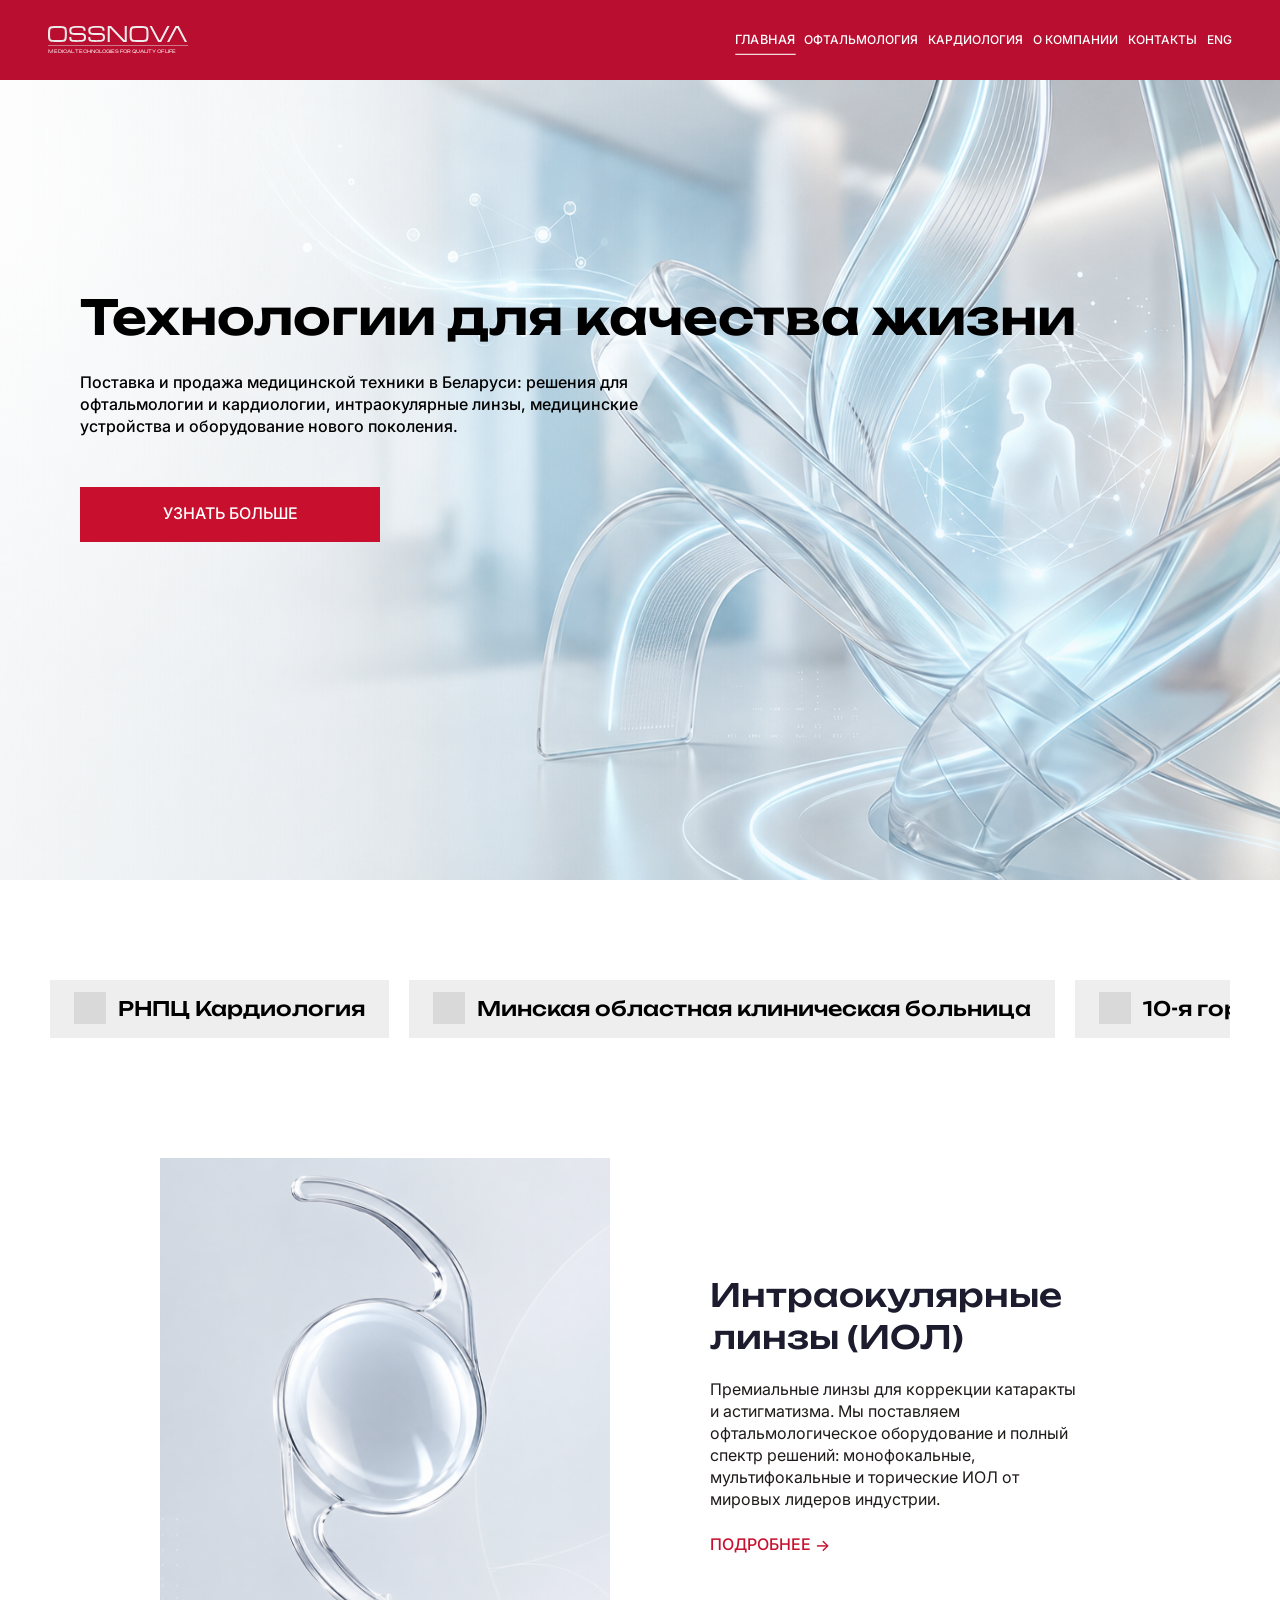
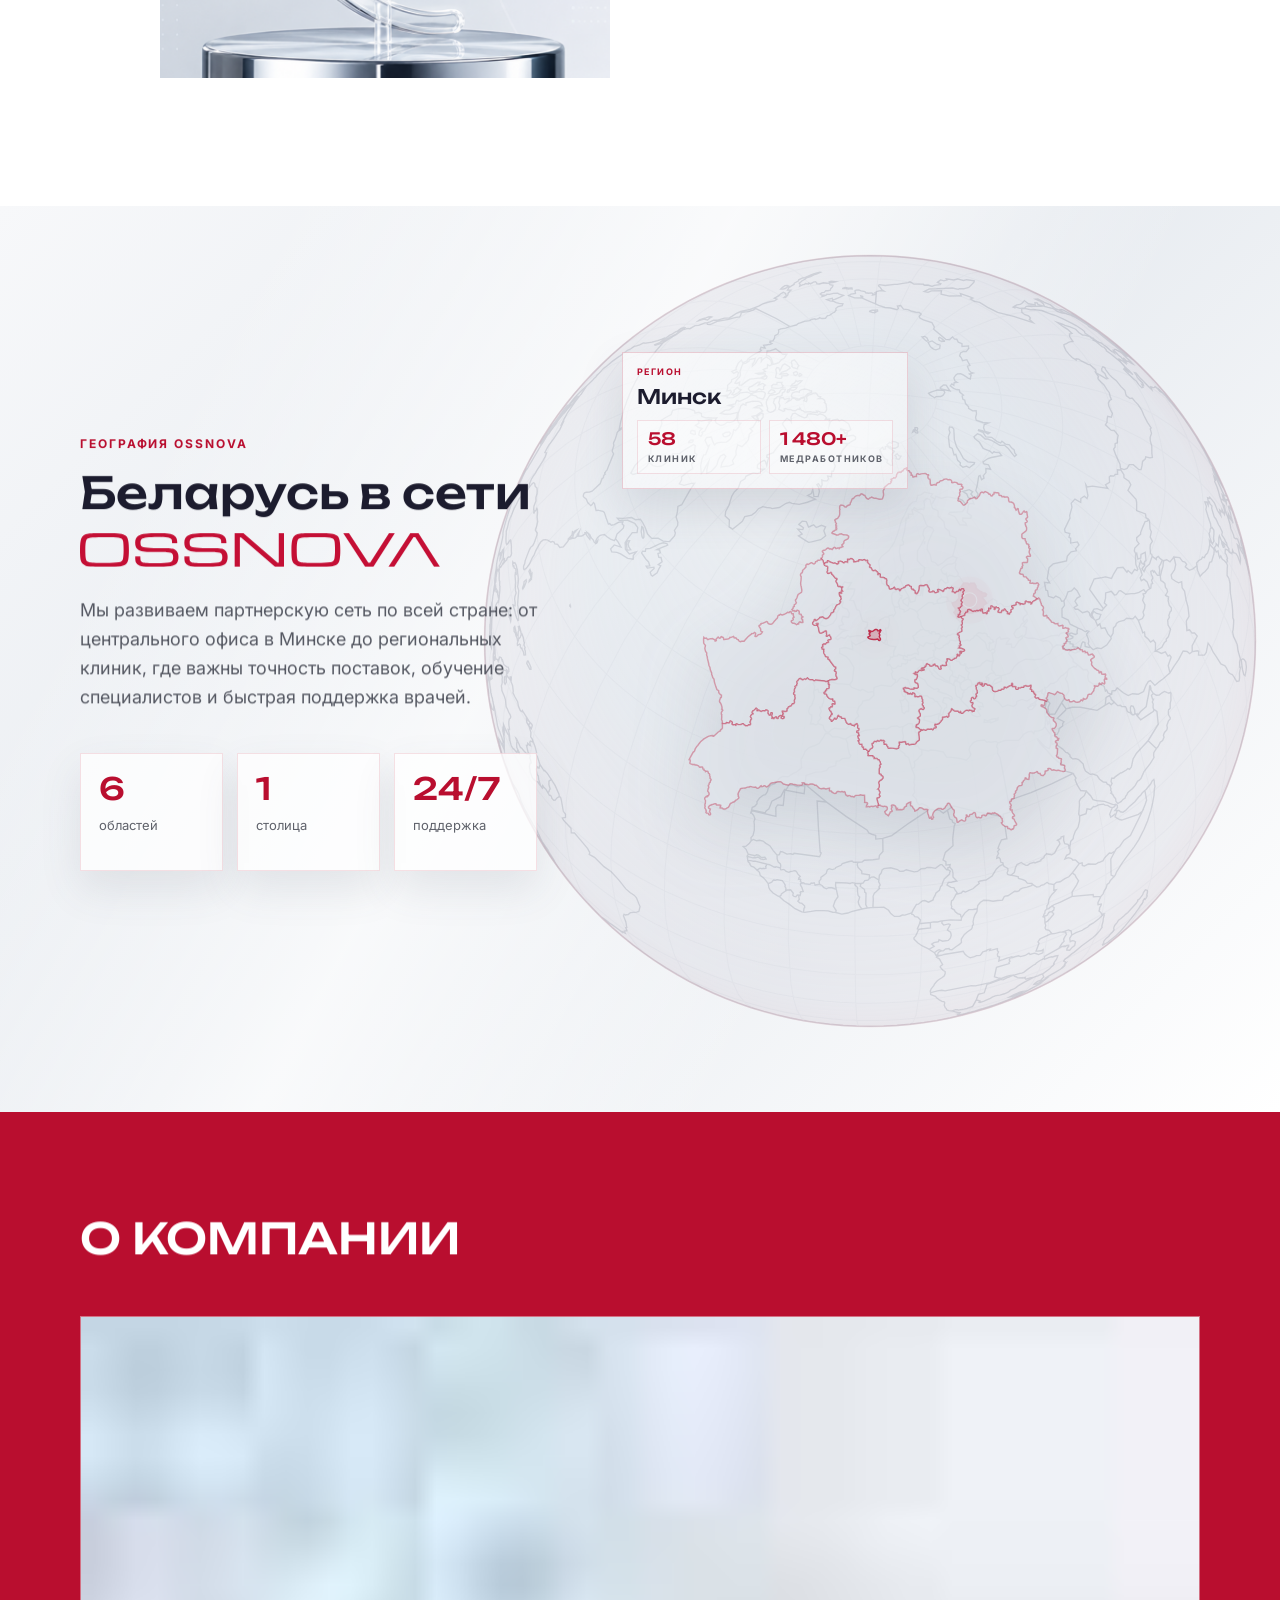
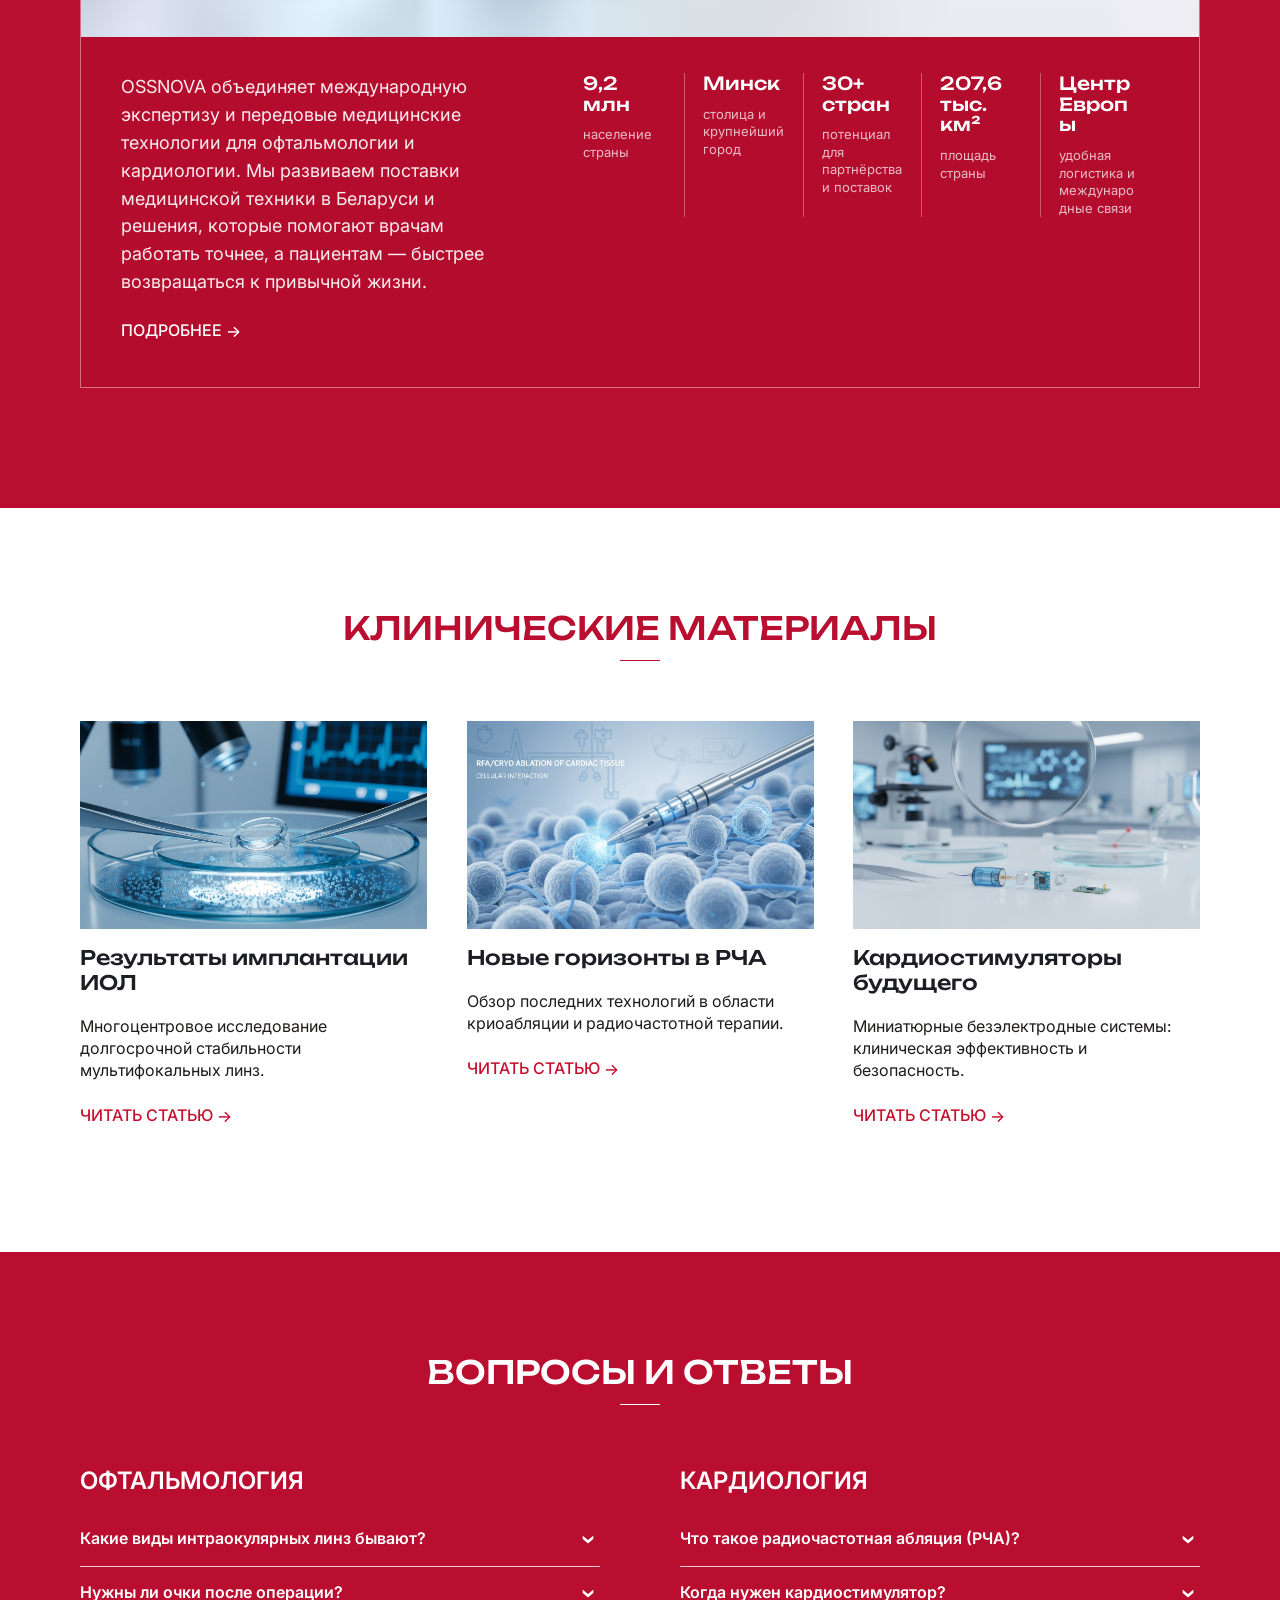
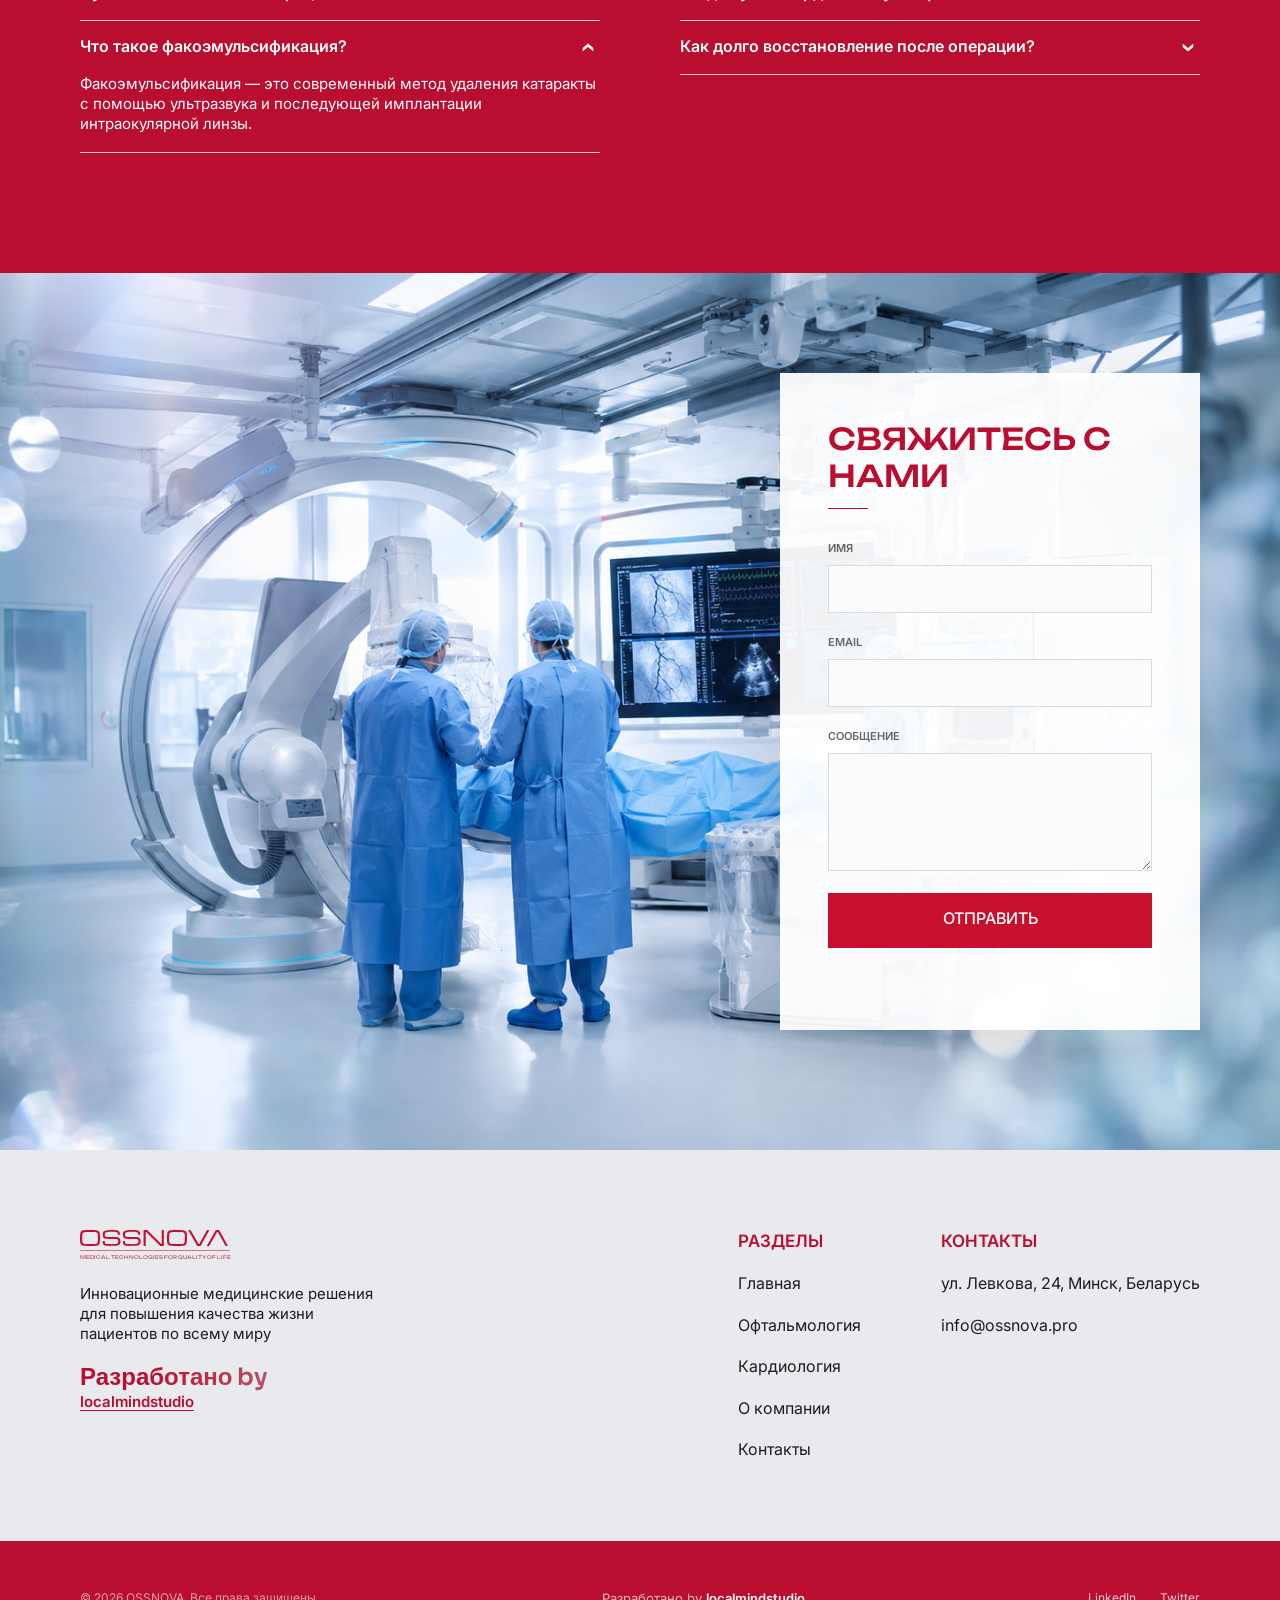
==== index.html @ 9d12c41d "Fit mobile nav labels" ====
<!doctype html>
<html lang="ru">
  <head>
    <meta charset="UTF-8" />
    <meta name="viewport" content="width=device-width, initial-scale=1.0" />
    <title data-i18n="meta.index.title">OSSNOVA - медицинская техника и оборудование в Беларуси</title>
    <meta
      name="description"
      content="OSSNOVA - поставка и продажа медицинской техники в Беларуси: офтальмологическое и кардиологическое оборудование, интраокулярные линзы и РЧА-катетеры."
      data-i18n-content="meta.index.description"
    />
    <meta name="robots" content="index, follow" />
    <link rel="canonical" href="https://ossnovagroup.com/" />
    <link rel="icon" type="image/svg+xml" href="assets/favicon.svg?v=ossnova-favicon-1" />
    <meta name="theme-color" content="#b90e2f" />
    <link rel="preload" as="image" href="assets/hero.png" fetchpriority="high" />
    <style>
      html.is-i18n-pending body,
      html.is-home-motion-pending body {
        opacity: 0 !important;
        pointer-events: none;
        visibility: hidden;
      }

      @media (max-width: 640px) {
        html.is-home-mobile-motion-pending .hero h1,
        html.is-home-mobile-motion-pending .hero p,
        html.is-home-mobile-motion-pending .hero .button {
          opacity: 0;
          transform: translate3d(0, 10px, 0);
        }
      }
    </style>
    <script>
      (() => {
        const reducedMotionQuery = window.matchMedia("(prefers-reduced-motion: reduce)");
        const mobileMotionQuery = window.matchMedia("(max-width: 640px)");

        if (!reducedMotionQuery.matches && mobileMotionQuery.matches) {
          document.documentElement.classList.add("is-home-mobile-motion-pending");
          window.setTimeout(() => {
            document.documentElement.classList.remove("is-home-mobile-motion-pending");
          }, 1600);
        } else if (!reducedMotionQuery.matches) {
          document.documentElement.classList.add("is-home-motion-pending");
          window.setTimeout(() => {
            document.documentElement.classList.remove("is-home-motion-pending");
          }, 4200);
        }

        const supportedLanguages = ["ru", "en"];
        const storageKey = "ossnova-language";
        const pageLanguage = document.documentElement.lang || "ru";
        const params = new URLSearchParams(window.location.search);
        let storedLanguage = null;

        try {
          storedLanguage = window.localStorage.getItem(storageKey);
        } catch (error) {
          storedLanguage = null;
        }

        const language = params.get("lang") || storedLanguage || pageLanguage;

        if (supportedLanguages.includes(language)) {
          document.documentElement.lang = language;

          if (language !== pageLanguage) {
            document.documentElement.classList.add("is-i18n-pending");
          }
        }
      })();
    </script>
    <link rel="stylesheet" href="styles.css?v=mobile-nav-fit-1" />
  </head>
  <body>
    <header class="site-header">
      <a class="brand" href="index.html" aria-label="OSSNOVA">
        <span class="brand-logo" aria-hidden="true">
          <img class="brand-wordmark" src="assets/logo-ossnova-figma.svg" alt="" />
          <img class="brand-line" src="assets/logo-line-figma.svg" alt="" />
          <span class="brand-tagline" data-i18n="common.brand.tagline">Medical technologies for quality of life</span>
        </span>
      </a>
      <button class="nav-toggle" type="button" aria-expanded="false" aria-controls="site-nav" aria-label="Открыть меню" data-i18n-aria-label="common.nav.openMenu">
        <span></span>
        <span></span>
        <span></span>
      </button>
      <nav class="site-nav" id="site-nav" aria-label="Основная навигация" data-i18n-aria-label="common.nav.label">
        <a href="index.html" aria-current="page" data-i18n="common.nav.home">Главная</a>
        <a href="ophthalmology.html" data-i18n="common.nav.ophthalmology">Офтальмология</a>
        <a href="cardiology.html" data-i18n="common.nav.cardiology">Кардиология</a>
        <a href="about.html" data-i18n="common.nav.about">О компании</a>
        <a href="contact.html" data-i18n="common.nav.contact">Контакты</a>
        <a href="#" lang="en" data-language-toggle>ENG</a>
      </nav>
    </header>

    <main id="top">
      <section class="hero" aria-labelledby="hero-title">
        <img class="hero-bg" src="assets/hero.png" alt="" decoding="async" fetchpriority="high" data-lqip="assets/lqip/hero.jpg" />
        <canvas class="hero-water" data-hero-water aria-hidden="true"></canvas>
        <div class="hero-ripple-reveal" aria-hidden="true">
          <span></span>
          <span></span>
          <span></span>
        </div>
        <div class="section-shell hero-content">
          <h1 id="hero-title" data-i18n="home.hero.title">Технологии для&nbsp;качества жизни</h1>
          <p data-i18n="home.hero.text">
            Поставка и продажа медицинской техники в Беларуси: решения для офтальмологии
            и кардиологии, интраокулярные линзы, медицинские устройства и оборудование нового поколения.
          </p>
          <a class="button button-primary" href="about.html" data-i18n="home.hero.cta">Узнать больше</a>
        </div>
      </section>

      <section class="partners" aria-label="Партнеры" data-i18n-aria-label="home.partners.label">
        <div class="partner-track" aria-hidden="true">
          <div class="partner-run">
            <div class="partner-chip"><span></span><b data-i18n="home.partners.cardiology">РНПЦ Кардиология</b></div>
            <div class="partner-chip"><span></span><b data-i18n="home.partners.minskClinical">Минская областная клиническая больница</b></div>
            <div class="partner-chip"><span></span><b data-i18n="home.partners.cityClinical">10-я городская клиническая больница</b></div>
            <div class="partner-chip"><span></span><b data-i18n="home.partners.brestClinical">Брестская областная клиническая больница</b></div>
            <div class="partner-chip"><span></span><b data-i18n="home.partners.vitebskClinical">Витебская областная клиническая больница</b></div>
            <div class="partner-chip"><span></span><b data-i18n="home.partners.gomelClinical">Гомельская областная клиническая больница</b></div>
            <div class="partner-chip"><span></span><b data-i18n="home.partners.grodnoClinic">Гродненская университетская клиника</b></div>
          </div>
          <div class="partner-run">
            <div class="partner-chip"><span></span><b data-i18n="home.partners.cardiology">РНПЦ Кардиология</b></div>
            <div class="partner-chip"><span></span><b data-i18n="home.partners.minskClinical">Минская областная клиническая больница</b></div>
            <div class="partner-chip"><span></span><b data-i18n="home.partners.cityClinical">10-я городская клиническая больница</b></div>
            <div class="partner-chip"><span></span><b data-i18n="home.partners.brestClinical">Брестская областная клиническая больница</b></div>
            <div class="partner-chip"><span></span><b data-i18n="home.partners.vitebskClinical">Витебская областная клиническая больница</b></div>
            <div class="partner-chip"><span></span><b data-i18n="home.partners.gomelClinical">Гомельская областная клиническая больница</b></div>
            <div class="partner-chip"><span></span><b data-i18n="home.partners.grodnoClinic">Гродненская университетская клиника</b></div>
          </div>
        </div>
      </section>

      <section class="solutions section-shell section-offset" id="solutions" aria-label="Решения OSSNOVA" data-i18n-aria-label="home.solution.label">
        <div class="solution-carousel" data-carousel>
          <div class="solution-viewport">
            <div class="solution-track">
              <article class="solution-card">
                <div class="solution-media">
                  <img src="assets/solution-iol.png" alt="Интраокулярная линза" loading="lazy" decoding="async" data-lqip="assets/lqip/solution-iol.jpg" data-i18n-alt="home.solution.iol.alt" />
                </div>
                <div class="solution-copy">
                  <h2 data-i18n="home.solution.iol.title">Интраокулярные линзы (ИОЛ)</h2>
                  <p data-i18n="home.solution.iol.text">
                    Премиальные линзы для коррекции катаракты и астигматизма. Мы предлагаем
                    полный спектр решений: монофокальные, мультифокальные и торические ИОЛ от
                    мировых лидеров индустрии.
                  </p>
                  <a class="text-link" href="ophthalmology.html" data-i18n="common.moreDetails">Подробнее</a>
                </div>
              </article>

              <article class="solution-card">
                <div class="solution-media">
                  <img src="assets/solution-cardiology.png" alt="Операционная для кардиологии" loading="lazy" decoding="async" data-lqip="assets/lqip/solution-cardiology.jpg" data-i18n-alt="home.solution.cardiology.alt" />
                </div>
                <div class="solution-copy">
                  <h2 data-i18n="home.solution.cardiology.title">Кардиологические решения</h2>
                  <p data-i18n="home.solution.cardiology.text">
                    Инновационные системы для электрофизиологии и интервенционной кардиологии.
                    РЧА-катетеры нового поколения и системы навигации для лечения сложных
                    аритмий.
                  </p>
                  <a class="text-link" href="cardiology.html" data-i18n="common.moreDetails">Подробнее</a>
                </div>
              </article>

              <article class="solution-card" aria-hidden="true">
                <div class="solution-media">
                  <img src="assets/solution-iol.png" alt="" loading="lazy" decoding="async" data-lqip="assets/lqip/solution-iol.jpg" />
                </div>
                <div class="solution-copy">
                  <h2 data-i18n="home.solution.iol.title">Интраокулярные линзы (ИОЛ)</h2>
                  <p data-i18n="home.solution.iol.text">
                    Премиальные линзы для коррекции катаракты и астигматизма. Мы предлагаем
                    полный спектр решений: монофокальные, мультифокальные и торические ИОЛ от
                    мировых лидеров индустрии.
                  </p>
                  <a class="text-link" href="ophthalmology.html" tabindex="-1" data-i18n="common.moreDetails">Подробнее</a>
                </div>
              </article>

              <article class="solution-card" aria-hidden="true">
                <div class="solution-media">
                  <img src="assets/solution-cardiology.png" alt="" loading="lazy" decoding="async" data-lqip="assets/lqip/solution-cardiology.jpg" />
                </div>
                <div class="solution-copy">
                  <h2 data-i18n="home.solution.cardiology.title">Кардиологические решения</h2>
                  <p data-i18n="home.solution.cardiology.text">
                    Инновационные системы для электрофизиологии и интервенционной кардиологии.
                    РЧА-катетеры нового поколения и системы навигации для лечения сложных
                    аритмий.
                  </p>
                  <a class="text-link" href="cardiology.html" tabindex="-1" data-i18n="common.moreDetails">Подробнее</a>
                </div>
              </article>
            </div>
          </div>
          <div class="carousel-controls" aria-label="Переключение решений" data-i18n-aria-label="home.carousel.label">
            <button type="button" class="carousel-btn" data-carousel-prev aria-label="Предыдущее решение" data-i18n-aria-label="home.carousel.prev">
              <span aria-hidden="true">‹</span>
            </button>
            <button type="button" class="carousel-dot is-active" data-carousel-dot="0" aria-label="Показать ИОЛ" data-i18n-aria-label="home.carousel.showIol"></button>
            <button type="button" class="carousel-dot" data-carousel-dot="1" aria-label="Показать кардиологию" data-i18n-aria-label="home.carousel.showCardiology"></button>
            <button type="button" class="carousel-btn" data-carousel-next aria-label="Следующее решение" data-i18n-aria-label="home.carousel.next">
              <span aria-hidden="true">›</span>
            </button>
          </div>
        </div>
      </section>

      <section class="belarus-network" aria-labelledby="belarus-title">
        <canvas class="belarus-network__globe" data-belarus-globe aria-hidden="true"></canvas>
        <div class="section-shell belarus-network__shell">
          <div class="belarus-network__copy">
            <p class="section-kicker" data-i18n="home.geography.kicker">География OSSNOVA</p>
            <h2 id="belarus-title" class="belarus-network__title">
              <span data-i18n="home.geography.title">Беларусь в сети</span>
              <span class="belarus-title-logo" aria-label="OSSNOVA">
                <img class="brand-wordmark" src="assets/logo-ossnova-figma.svg" alt="" />
              </span>
            </h2>
            <p data-i18n="home.geography.text">
              Мы развиваем партнерскую сеть по всей стране: от центрального офиса в Минске до
              региональных клиник, где важны точность поставок, обучение специалистов и быстрая
              поддержка врачей.
            </p>
            <div class="belarus-network__stats" aria-label="Показатели покрытия" data-i18n-aria-label="home.geography.stats.coverageLabel">
              <div>
                <strong data-i18n="home.geography.stats.regions.value">6</strong>
                <span data-i18n="home.geography.stats.regions.label">областей</span>
              </div>
              <div>
                <strong data-i18n="home.geography.stats.capital.value">1</strong>
                <span data-i18n="home.geography.stats.capital.label">столица</span>
              </div>
              <div>
                <strong data-i18n="home.geography.stats.support.value">24/7</strong>
                <span data-i18n="home.geography.stats.support.label">поддержка</span>
              </div>
            </div>
          </div>

          <div class="belarus-map-card" data-belarus-map>
            <div class="belarus-map-card__globe" aria-hidden="true"></div>
            <div class="belarus-map-card__stage">
              <svg
                class="belarus-map"
                viewBox="0 0 760 560"
                role="img"
                aria-labelledby="belarus-map-title"
                aria-describedby="belarus-map-desc"
              >
                <title id="belarus-map-title" data-i18n="home.map.title">Карта Беларуси из точек</title>
                <desc id="belarus-map-desc" data-i18n="home.map.description">
                  Интерактивная карта регионов Беларуси. Наведите курсор или перейдите клавиатурой
                  по областям, чтобы увидеть информацию.
                </desc>
                <g class="belarus-map__halo" data-belarus-halo></g>
                <g class="belarus-map__regions" data-belarus-regions></g>
              </svg>
              <div class="belarus-map-loader" data-belarus-loader data-i18n="home.map.loader">Загрузка карты</div>
            </div>

            <aside class="belarus-region-panel" aria-live="polite">
              <span data-i18n="home.map.panel.region">Регион</span>
              <h3 data-belarus-region-name data-i18n="home.map.panel.defaultTitle">Беларусь</h3>
              <p data-belarus-region-text data-i18n="home.map.panel.defaultText">
                Наведите на область на карте, чтобы увидеть информацию о региональном покрытии.
              </p>
              <div class="belarus-region-metrics" data-belarus-region-metrics aria-label="Показатели региона" data-i18n-aria-label="home.map.panel.metrics"></div>
            </aside>
          </div>
        </div>
      </section>

      <section class="home-about" id="about-preview" aria-labelledby="home-about-title">
        <div class="section-shell home-about-shell">
          <h2 id="home-about-title" data-i18n="home.about.title">О компании</h2>
          <div class="home-about-panel">
            <div class="home-about-media">
              <img src="assets/about.png" alt="" loading="lazy" decoding="async" data-lqip="assets/lqip/about.jpg" />
            </div>
            <div class="home-about-content">
              <div class="home-about-copy">
                <p data-i18n="home.about.text">
                  OSSNOVA объединяет международную экспертизу и передовые медицинские технологии
                  для офтальмологии и кардиологии. Мы развиваем решения, которые помогают врачам
                  работать точнее, а пациентам — быстрее возвращаться к привычной жизни.
                </p>
                <a class="text-link text-link-light" href="about.html" data-i18n="common.moreDetails">Подробнее</a>
              </div>
              <dl class="home-about-stats">
                <div>
                  <dt><span data-i18n="home.about.stats.population.value">9,2 млн</span></dt>
                  <dd><span data-i18n="home.about.stats.population.label">население страны</span></dd>
                </div>
                <div>
                  <dt><span data-i18n="home.about.stats.minsk.value">Минск</span></dt>
                  <dd><span data-i18n="home.about.stats.minsk.label">столица и крупнейший город</span></dd>
                </div>
                <div>
                  <dt><span data-i18n="home.about.stats.partners.value">30+ стран</span></dt>
                  <dd><span data-i18n="home.about.stats.partners.label">потенциал для партнёрства и поставок</span></dd>
                </div>
                <div>
                  <dt><span data-i18n="home.about.stats.area.value">207,6 тыс. км²</span></dt>
                  <dd><span data-i18n="home.about.stats.area.label">площадь страны</span></dd>
                </div>
                <div>
                  <dt><span data-i18n="home.about.stats.center.value">Центр Европы</span></dt>
                  <dd><span data-i18n="home.about.stats.center.label">удобная логистика и международные связи</span></dd>
                </div>
              </dl>
            </div>
          </div>
        </div>
      </section>

      <section class="materials section-shell" aria-labelledby="materials-title">
        <div class="section-title">
          <h2 id="materials-title" data-i18n="home.materials.title">Клинические материалы</h2>
          <span></span>
        </div>
        <div class="materials-grid">
          <article class="material-card">
            <img src="assets/material-iol.png" alt="" loading="lazy" decoding="async" data-lqip="assets/lqip/material-iol.jpg" />
            <h3 data-i18n="home.materials.iol.title">Результаты имплантации ИОЛ</h3>
            <p data-i18n="home.materials.iol.text">Многоцентровое исследование долгосрочной стабильности мультифокальных линз.</p>
            <a class="text-link" href="ophthalmology-article.html" data-i18n="common.readArticle">Читать статью</a>
          </article>
          <article class="material-card">
            <img src="assets/material-rfa.png" alt="" loading="lazy" decoding="async" data-lqip="assets/lqip/material-rfa.jpg" />
            <h3 data-i18n="home.materials.rfa.title">Новые горизонты в РЧА</h3>
            <p data-i18n="home.materials.rfa.text">Обзор последних технологий в области криоабляции и радиочастотной терапии.</p>
            <a class="text-link" href="cardiology-article.html" data-i18n="common.readArticle">Читать статью</a>
          </article>
          <article class="material-card">
            <img src="assets/material-pacemaker.png" alt="" loading="lazy" decoding="async" data-lqip="assets/lqip/material-pacemaker.jpg" />
            <h3 data-i18n="home.materials.pacemaker.title">Кардиостимуляторы будущего</h3>
            <p data-i18n="home.materials.pacemaker.text">Миниатюрные безэлектродные системы: клиническая эффективность и безопасность.</p>
            <a class="text-link" href="cardiology-article.html" data-i18n="common.readArticle">Читать статью</a>
          </article>
        </div>
      </section>

      <section class="faq" aria-labelledby="faq-title">
        <div class="section-shell">
          <div class="section-title section-title-light">
            <h2 id="faq-title" data-i18n="home.faq.title">Вопросы и ответы</h2>
            <span></span>
          </div>
          <div class="faq-columns">
            <div class="faq-column">
              <h3 data-i18n="home.faq.ophthalmology">Офтальмология</h3>
              <details>
                <summary data-i18n="home.faq.iolTypes.question">Какие виды интраокулярных линз бывают?</summary>
                <p data-i18n="home.faq.iolTypes.answer">Монофокальные, мультифокальные и торические ИОЛ подбираются под клиническую задачу и образ жизни пациента.</p>
              </details>
              <details>
                <summary data-i18n="home.faq.glasses.question">Нужны ли очки после операции?</summary>
                <p data-i18n="home.faq.glasses.answer">Это зависит от типа линзы и исходного состояния зрения. Премиальные ИОЛ могут снижать зависимость от очков.</p>
              </details>
              <details open>
                <summary data-i18n="home.faq.phaco.question">Что такое факоэмульсификация?</summary>
                <p data-i18n="home.faq.phaco.answer">
                  Факоэмульсификация — это современный метод удаления катаракты с помощью
                  ультразвука и последующей имплантации интраокулярной линзы.
                </p>
              </details>
            </div>
            <div class="faq-column">
              <h3 data-i18n="home.faq.cardiology">Кардиология</h3>
              <details>
                <summary data-i18n="home.faq.rfa.question">Что такое радиочастотная абляция (РЧА)?</summary>
                <p data-i18n="home.faq.rfa.answer">Это малоинвазивная процедура для лечения нарушений сердечного ритма с помощью контролируемого воздействия на очаг аритмии.</p>
              </details>
              <details>
                <summary data-i18n="home.faq.pacemaker.question">Когда нужен кардиостимулятор?</summary>
                <p data-i18n="home.faq.pacemaker.answer">Кардиостимулятор применяют при нарушениях ритма, когда сердцу требуется регулярная электрическая поддержка.</p>
              </details>
              <details>
                <summary data-i18n="home.faq.recovery.question">Как долго восстановление после операции?</summary>
                <p data-i18n="home.faq.recovery.answer">Сроки зависят от процедуры и состояния пациента; план наблюдения определяет лечащий врач.</p>
              </details>
            </div>
          </div>
        </div>
      </section>

      <section class="home-contact-cta" aria-labelledby="home-contact-title">
        <img class="home-contact-bg" src="assets/contact-bg.png" alt="" loading="lazy" decoding="async" data-lqip="assets/lqip/contact-bg.jpg" />
        <div class="section-shell home-contact-cta-inner">
          <div class="home-contact-spacer" aria-hidden="true"></div>
          <form class="home-contact-form contact-form" action="#" method="post" data-contact-form>
            <h2 id="home-contact-title" data-i18n="common.form.title">Свяжитесь с нами</h2>
            <label>
              <span data-i18n="common.form.name">Имя</span>
              <input type="text" name="name" autocomplete="name" required />
            </label>
            <label>
              <span data-i18n="common.form.email">Email</span>
              <input type="email" name="email" autocomplete="email" required />
            </label>
            <label>
              <span data-i18n="common.form.message">Сообщение</span>
              <textarea name="message" required></textarea>
            </label>
            <button class="button button-primary" type="submit" data-i18n="common.form.submit">Отправить</button>
            <p class="form-status" aria-live="polite"></p>
          </form>
        </div>
      </section>
    </main>

    <footer class="site-footer">
      <div class="footer-main">
        <div class="footer-brand">
          <span class="footer-logo" aria-label="OSSNOVA">
            <img class="brand-wordmark" src="assets/logo-ossnova-figma.svg" alt="" />
            <img class="brand-line" src="assets/logo-line-figma.svg" alt="" />
            <small data-i18n="common.brand.tagline">Medical technologies for quality of life</small>
          </span>
          <p data-i18n="common.footer.description">Инновационные медицинские решения для повышения качества жизни пациентов по всему миру</p>
          <p class="footer-credit">
            <span data-i18n="common.footer.developed">Разработано by</span> <a href="https://localmindstudio.site/" target="_blank" rel="noopener">localmindstudio</a>
          </p>
        </div>
        <div class="footer-links">
          <div>
            <h2 data-i18n="common.footer.sections">Разделы</h2>
            <a href="index.html" data-i18n="common.nav.home">Главная</a>
            <a href="ophthalmology.html" data-i18n="common.nav.ophthalmology">Офтальмология</a>
            <a href="cardiology.html" data-i18n="common.nav.cardiology">Кардиология</a>
            <a href="about.html" data-i18n="common.nav.about">О компании</a>
            <a href="contact.html" data-i18n="common.nav.contact">Контакты</a>
          </div>
          <div>
            <h2 data-i18n="common.footer.contacts">Контакты</h2>
            <a href="https://www.google.com/maps/search/?api=1&query=%D1%83%D0%BB.%20%D0%9B%D0%B5%D0%B2%D0%BA%D0%BE%D0%B2%D0%B0%2024%2C%20%D0%9C%D0%B8%D0%BD%D1%81%D0%BA%2C%20%D0%91%D0%B5%D0%BB%D0%B0%D1%80%D1%83%D1%81%D1%8C">
              <span data-i18n="common.address.levkova">ул. Левкова, 24, Минск, Беларусь</span>
            </a>
            <a href="mailto:info@ossnova.pro">info@ossnova.pro</a>
          </div>
        </div>
      </div>
      <div class="footer-bottom">
        <p data-i18n="common.footer.rights">© 2026 OSSNOVA. Все права защищены.</p>
        <p class="footer-credit footer-credit-bottom">
          <span data-i18n="common.footer.developed">Разработано by</span> <a href="https://localmindstudio.site/" target="_blank" rel="noopener">localmindstudio</a>
        </p>
        <div>
          <a href="#">LinkedIn</a>
          <a href="#">Twitter</a>
        </div>
      </div>
    </footer>

    <script src="assets/d3.v7.min.js"></script>
    <script src="assets/world-countries.js"></script>
    <script src="assets/belarus-adm1.js"></script>
    <script src="script.js?v=mobile-intro-1"></script>
  </body>
</html>
---- styles.css ----
@import url("https://fonts.googleapis.com/css2?family=Inter:wght@400;500;600;700&family=Sora:wght@600&family=Tinos:ital,wght@1,400&family=Unbounded:wght@400;500;600&display=swap");

:root {
  --red: #b90e2f;
  --button: #c8102e;
  --ink: #1d1d24;
  --body: #201b1b;
  --muted: #666666;
  --line: #e8eaed;
  --soft: #eef0f3;
  --white: #ffffff;
  --shell: min(1280px, calc(100% - 160px));
  --narrow: min(1280px, calc(100% - 160px));
}

* {
  box-sizing: border-box;
}

html {
  scroll-behavior: smooth;
  overflow-x: hidden;
  -webkit-tap-highlight-color: transparent;
}

::selection {
  background: rgba(200, 16, 46, 0.18);
  color: inherit;
}

html.is-i18n-pending body {
  opacity: 0;
}

html.is-home-motion-pending body {
  opacity: 0;
  pointer-events: none;
}

body {
  margin: 0;
  background: var(--white);
  color: var(--body);
  font-family: "Inter", Arial, sans-serif;
  font-size: 16px;
  line-height: 1.35;
  letter-spacing: 0;
  overflow-x: hidden;
}

body.is-nav-open,
body.is-modal-open {
  overflow: hidden;
}

img {
  display: block;
  max-width: 100%;
  -webkit-user-drag: none;
  user-select: none;
}

img[data-lqip] {
  background: var(--lqip-image) center / cover no-repeat;
  filter: blur(10px);
  transition: filter 420ms ease;
}

img[data-lqip].is-loaded {
  filter: none;
}

a {
  color: inherit;
  text-decoration: none;
  -webkit-user-select: none;
  user-select: none;
}

button,
input,
textarea {
  font: inherit;
}

button,
[role="button"],
.nav-toggle,
.carousel-btn,
.carousel-dot,
.button,
.text-link,
.solution-card,
.material-card,
.partner-chip,
.hero-ripple-reveal,
.hero-water,
.hero-bg {
  -webkit-tap-highlight-color: transparent;
  -webkit-touch-callout: none;
}

h1,
h2,
h3,
h4,
p,
dt,
dd,
li,
a,
button,
summary {
  overflow-wrap: anywhere;
}

.section-shell {
  width: var(--shell);
  margin-inline: auto;
}

.soft-reveal {
  opacity: 0;
  transform: translate3d(0, 16px, 0);
  transition:
    opacity 520ms ease,
    transform 620ms cubic-bezier(0.2, 0.78, 0.22, 1);
  transition-delay: var(--soft-reveal-delay, 0ms);
  will-change: opacity, transform;
}

.soft-reveal.is-visible {
  opacity: 1;
  transform: translate3d(0, 0, 0);
}

.site-header {
  position: sticky;
  top: 0;
  z-index: 30;
  display: flex;
  align-items: center;
  justify-content: space-between;
  height: 80px;
  padding-inline: max(80px, calc((100vw - 1280px) / 2));
  background: var(--red);
  color: var(--white);
  overflow: hidden;
}

.site-header > * {
  position: relative;
  z-index: 1;
}

.site-header::after {
  position: absolute;
  inset: -180% -24%;
  z-index: 0;
  background:
    radial-gradient(circle at 18% 52%, rgba(255, 255, 255, 0) 0 11%, rgba(255, 255, 255, 0.48) 12%, rgba(255, 255, 255, 0) 16%),
    radial-gradient(circle at 48% 50%, rgba(185, 231, 249, 0) 0 14%, rgba(185, 231, 249, 0.42) 15%, rgba(185, 231, 249, 0) 19%),
    radial-gradient(circle at 78% 48%, rgba(255, 255, 255, 0) 0 10%, rgba(255, 255, 255, 0.34) 11%, rgba(255, 255, 255, 0) 15%);
  content: "";
  opacity: 0;
  pointer-events: none;
  transform: scale(0.2);
  transform-origin: 44% 50%;
}

.brand {
  display: inline-flex;
  flex: 0 0 auto;
  align-items: center;
  width: 140px;
  min-width: 140px;
}

.brand-logo {
  display: flex;
  width: 140px;
  min-width: 0;
  flex-direction: column;
  gap: 3px;
}

.brand-wordmark {
  width: 139px;
  height: 16px;
}

.brand-line {
  width: 140px;
  height: 1px;
  opacity: 0.9;
}

.brand-tagline {
  color: rgba(255, 255, 255, 0.78);
  font-family: "Unbounded", Arial, sans-serif;
  font-size: 4.7px;
  font-weight: 400;
  line-height: 1;
  text-transform: uppercase;
  white-space: nowrap;
}

.brand > span:not(.brand-logo),
.footer-brand span {
  display: block;
  font-family: "Sora", Arial, sans-serif;
  font-size: 24px;
  font-weight: 600;
  line-height: 1.25;
  background: linear-gradient(98deg, #ffffff 22%, #b3b1b1 120%);
  -webkit-background-clip: text;
  background-clip: text;
  color: transparent;
}

.site-nav {
  display: flex;
  align-items: center;
  gap: clamp(12px, 1.55vw, 30px);
  font-size: 13px;
  font-weight: 500;
  text-transform: uppercase;
}

.site-nav a {
  position: relative;
  display: inline-block;
  white-space: nowrap;
  transform-origin: center;
  transition:
    color 180ms ease,
    transform 180ms cubic-bezier(0.2, 0.78, 0.22, 1);
}

@media (max-width: 1380px) and (min-width: 1101px) {
  .site-header {
    padding-inline: 48px;
  }

  .site-nav {
    gap: 10px;
    font-size: 12px;
  }
}

.site-nav a::after {
  position: absolute;
  right: 0;
  bottom: -6px;
  left: 0;
  height: 1px;
  background: currentColor;
  content: "";
  transform: scaleX(0);
  transform-origin: left;
  transition: transform 180ms ease;
}

.site-nav a:hover::after,
.site-nav a:focus-visible::after,
.site-nav a[aria-current="page"]::after {
  transform: scaleX(1);
}

.site-nav a:hover,
.site-nav a:focus-visible,
.site-nav a[aria-current="page"] {
  transform: scale(1.06);
}

.nav-toggle {
  display: inline-grid;
  position: relative;
  flex: 0 0 42px;
  width: 42px;
  height: 42px;
  margin-left: auto;
  padding: 0;
  border: 1px solid rgba(255, 255, 255, 0.74);
  background: rgba(255, 255, 255, 0.18);
  color: var(--white);
  cursor: pointer;
  place-items: center;
}

.nav-toggle span {
  position: absolute;
  top: 50%;
  left: 50%;
  display: block;
  width: 18px;
  height: 2.5px;
  background: currentColor;
  transition:
    opacity 180ms ease,
    transform 180ms ease;
}

.nav-toggle span:nth-child(1) {
  transform: translate(-50%, calc(-50% - 6px));
}

.nav-toggle span:nth-child(2) {
  transform: translate(-50%, -50%);
}

.nav-toggle span:nth-child(3) {
  transform: translate(-50%, calc(-50% + 6px));
}

.nav-toggle[aria-expanded="true"] span:nth-child(1) {
  transform: translate(-50%, -50%) rotate(45deg);
}

.nav-toggle[aria-expanded="true"] span:nth-child(2) {
  opacity: 0;
}

.nav-toggle[aria-expanded="true"] span:nth-child(3) {
  transform: translate(-50%, -50%) rotate(-45deg);
}

@media (min-width: 1101px) {
  .nav-toggle {
    display: none;
  }
}

.hero {
  position: relative;
  min-height: 800px;
  overflow: hidden;
}

.hero-bg {
  position: absolute;
  inset: 0;
  z-index: 0;
  width: 100%;
  height: 100%;
  object-fit: cover;
  object-position: center;
  transform: scaleX(-1);
}

.hero.is-water-ready .hero-bg {
  opacity: 0;
}

.hero-water {
  position: absolute;
  inset: 0;
  z-index: 1;
  display: block;
  width: 100%;
  height: 100%;
  opacity: 0;
  pointer-events: none;
  transition: opacity 180ms ease;
}

.hero.is-water-ready .hero-water {
  opacity: 1;
}

.hero-ripple-reveal {
  position: absolute;
  inset: 0;
  z-index: 4;
  overflow: hidden;
  opacity: 0;
  pointer-events: none;
}

.hero-ripple-reveal span {
  position: absolute;
  width: 34vmax;
  aspect-ratio: 1;
  border: 1px solid rgba(255, 255, 255, 0.78);
  border-radius: 50%;
  background:
    radial-gradient(circle, rgba(255, 255, 255, 0) 0 42%, rgba(255, 255, 255, 0.36) 43%, rgba(255, 255, 255, 0) 49%),
    radial-gradient(circle, rgba(148, 221, 247, 0.22) 0 28%, rgba(148, 221, 247, 0) 58%);
  box-shadow:
    0 0 28px rgba(255, 255, 255, 0.48),
    inset 0 0 30px rgba(167, 231, 252, 0.32);
  filter: blur(1px);
  opacity: 0;
  transform: translate(-50%, -50%) scale(0.08);
}

.hero-ripple-reveal span:nth-child(1) {
  left: 62%;
  top: 45%;
}

.hero-ripple-reveal span:nth-child(2) {
  left: 35%;
  top: 58%;
  width: 26vmax;
}

.hero-ripple-reveal span:nth-child(3) {
  left: 78%;
  top: 72%;
  width: 22vmax;
}

.home-ripple-intro .site-header {
  animation: headerRippleIntro 980ms cubic-bezier(0.18, 0.82, 0.16, 1) both;
}

.home-ripple-intro .site-header::after {
  animation: headerRippleRings 1450ms cubic-bezier(0.2, 0.82, 0.18, 1) 90ms both;
}

.home-ripple-intro .hero-bg {
  animation: heroRippleSurfaceIntro 1700ms cubic-bezier(0.18, 0.82, 0.16, 1) 100ms both;
}

.home-ripple-intro .hero.is-water-ready .hero-water {
  animation: heroRippleCanvasIntro 1700ms cubic-bezier(0.18, 0.82, 0.16, 1) 100ms both;
}

.home-ripple-intro .hero-ripple-reveal {
  animation: rippleLayerFade 1900ms ease both;
}

.home-ripple-intro .hero-ripple-reveal span:nth-child(1) {
  animation: rippleCircleExpand 1500ms cubic-bezier(0.16, 0.74, 0.2, 1) 120ms both;
}

.home-ripple-intro .hero-ripple-reveal span:nth-child(2) {
  animation: rippleCircleExpand 1350ms cubic-bezier(0.16, 0.74, 0.2, 1) 280ms both;
}

.home-ripple-intro .hero-ripple-reveal span:nth-child(3) {
  animation: rippleCircleExpand 1250ms cubic-bezier(0.16, 0.74, 0.2, 1) 430ms both;
}

.home-ripple-intro .hero h1,
.home-ripple-intro .hero p,
.home-ripple-intro .hero .button {
  animation: homeHeroCopyIntro 620ms ease both;
}

.home-ripple-intro .hero h1 {
  animation-delay: 160ms;
}

.home-ripple-intro .hero p {
  animation-delay: 260ms;
}

.home-ripple-intro .hero .button {
  animation-delay: 360ms;
}

@media (max-width: 640px) {
  .hero-water,
  .hero-ripple-reveal {
    display: none;
  }

  .hero.is-water-ready .hero-bg {
    opacity: 1;
  }

  .home-mobile-intro .hero-bg {
    animation: homeMobileHeroMediaIntro 520ms ease both;
  }

  .home-mobile-intro .hero h1,
  .home-mobile-intro .hero p,
  .home-mobile-intro .hero .button {
    animation: homeMobileHeroIntro 540ms ease both;
  }

  .home-mobile-intro .hero h1 {
    animation-delay: 80ms;
  }

  .home-mobile-intro .hero p {
    animation-delay: 160ms;
  }

  .home-mobile-intro .hero .button {
    animation-delay: 240ms;
  }
}

@media (prefers-reduced-motion: reduce) {
  .soft-reveal {
    opacity: 1;
    transform: none;
    transition: none;
  }

  .site-nav a,
  .footer-links a,
  .footer-bottom div a {
    transition: none;
  }

  .site-nav a:hover,
  .site-nav a:focus-visible,
  .site-nav a[aria-current="page"],
  .footer-links a:hover,
  .footer-links a:focus-visible,
  .footer-bottom div a:hover,
  .footer-bottom div a:focus-visible {
    transform: none;
  }

  .hero.is-water-ready .hero-bg {
    opacity: 1;
  }

  .hero-water {
    display: none;
  }

  .home-ripple-intro .site-header,
  .home-ripple-intro .site-header::after,
  .home-ripple-intro .hero-bg,
  .home-ripple-intro .hero.is-water-ready .hero-water,
  .home-ripple-intro .hero-ripple-reveal,
  .home-ripple-intro .hero-ripple-reveal span,
  .home-ripple-intro .hero h1,
  .home-ripple-intro .hero p,
  .home-ripple-intro .hero .button {
    animation: none;
    clip-path: none;
    filter: none;
    opacity: 1;
    transform: none;
  }

  .home-ripple-intro .hero-bg {
    transform: scaleX(-1);
  }

  .hero-ripple-reveal,
  .site-header::after {
    display: none;
  }
}

@keyframes headerRippleIntro {
  0% {
    clip-path: circle(0% at 18% 50%);
    filter: blur(10px);
    opacity: 0;
  }

  58% {
    clip-path: circle(88% at 24% 50%);
    filter: blur(2px);
    opacity: 1;
  }

  100% {
    clip-path: circle(150% at 50% 50%);
    filter: blur(0);
    opacity: 1;
  }
}

@keyframes headerRippleRings {
  0% {
    opacity: 0;
    transform: scale(0.16);
  }

  42% {
    opacity: 0.72;
  }

  100% {
    opacity: 0;
    transform: scale(1.42);
  }
}

@keyframes heroRippleCanvasIntro {
  0% {
    clip-path: circle(0% at 62% 48%);
    filter: blur(16px);
    opacity: 0;
    transform: scale(1.04);
  }

  52% {
    clip-path: circle(86% at 62% 48%);
    filter: blur(4px);
    opacity: 1;
    transform: scale(1.018);
  }

  100% {
    clip-path: circle(154% at 62% 48%);
    filter: blur(0);
    opacity: 1;
    transform: scale(1);
  }
}

@keyframes heroRippleSurfaceIntro {
  0% {
    clip-path: circle(0% at 62% 48%);
    filter: blur(16px);
    opacity: 0;
    transform: scaleX(-1) scale(1.04);
  }

  52% {
    clip-path: circle(86% at 62% 48%);
    filter: blur(4px);
    opacity: 1;
    transform: scaleX(-1) scale(1.018);
  }

  100% {
    clip-path: circle(154% at 62% 48%);
    filter: blur(0);
    opacity: 1;
    transform: scaleX(-1) scale(1);
  }
}

@keyframes rippleLayerFade {
  0% {
    opacity: 0;
  }

  14%,
  72% {
    opacity: 1;
  }

  100% {
    opacity: 0;
    visibility: hidden;
  }
}

@keyframes rippleCircleExpand {
  0% {
    opacity: 0;
    transform: translate(-50%, -50%) scale(0.08);
  }

  28% {
    opacity: 0.96;
  }

  100% {
    opacity: 0;
    transform: translate(-50%, -50%) scale(1.65);
  }
}

@keyframes homeHeroCopyIntro {
  0% {
    opacity: 0;
    transform: translate3d(0, 12px, 0);
  }

  100% {
    opacity: 1;
    transform: translate3d(0, 0, 0);
  }
}

@keyframes homeMobileHeroIntro {
  0% {
    opacity: 0;
    transform: translate3d(0, 10px, 0);
  }

  100% {
    opacity: 1;
    transform: translate3d(0, 0, 0);
  }
}

@keyframes homeMobileHeroMediaIntro {
  0% {
    opacity: 0.9;
    transform: scaleX(-1) scale(1.015);
  }

  100% {
    opacity: 1;
    transform: scaleX(-1) scale(1);
  }
}

.hero::after {
  position: absolute;
  inset: 0;
  z-index: 2;
  background: linear-gradient(
    90deg,
    rgba(255, 255, 255, 0.6) 0%,
    rgba(241, 250, 253, 0.18) 44%,
    rgba(232, 247, 252, 0) 64%
  );
  content: "";
  pointer-events: none;
}

.hero-content {
  position: relative;
  z-index: 3;
  padding-top: 206px;
}

.hero h1 {
  max-width: 1018px;
  margin: 0;
  color: #000000;
  font-family: "Unbounded", Arial, sans-serif;
  font-size: clamp(48px, 3.75vw, 72px);
  font-weight: 600;
  line-height: 1.3;
}

.hero p {
  width: min(573px, 100%);
  margin: 24px 0 0;
  color: #000000;
  font-weight: 500;
  line-height: 1.35;
}

.button {
  display: inline-flex;
  align-items: center;
  justify-content: center;
  min-width: 300px;
  height: 55px;
  margin-top: 50px;
  padding: 8px 24px 10px;
  border: 0;
  background: var(--button);
  color: var(--white);
  font-weight: 500;
  text-transform: uppercase;
  cursor: pointer;
  transition: transform 180ms ease, background 180ms ease;
}

.button:hover,
.button:focus-visible {
  background: #a80d28;
  transform: translateY(-1px);
}

.partners {
  --partner-gap: 20px;
  width: min(1340px, calc(100% - 100px));
  margin: 100px auto 0;
  overflow: hidden;
  contain: paint;
}

.partner-track {
  display: flex;
  width: max-content;
  animation: partnersMarquee 42s linear infinite;
  will-change: transform;
}

.partners:hover .partner-track,
.partners:focus-within .partner-track {
  animation-play-state: paused;
}

.partner-run {
  display: flex;
  flex: 0 0 auto;
  gap: var(--partner-gap);
  padding-right: var(--partner-gap);
}

.partner-chip {
  display: flex;
  flex: 0 0 auto;
  align-items: center;
  gap: 12px;
  height: 58px;
  padding: 12px 24px 14px;
  background: #eeeeee;
  color: #000000;
  font-family: "Unbounded", Arial, sans-serif;
  font-size: 20px;
  font-weight: 500;
}

.partner-chip span {
  width: 32px;
  height: 32px;
  background: #d9d9d9;
}

.partner-chip b {
  font-weight: inherit;
}

@keyframes partnersMarquee {
  from {
    transform: translate3d(0, 0, 0);
  }

  to {
    transform: translate3d(-50%, 0, 0);
  }
}

@media (prefers-reduced-motion: reduce) {
  .partner-track,
  .solution-track,
  .belarus-map__outline {
    animation: none;
  }
}

.section-offset {
  margin-top: 120px;
}

.solution-carousel {
  width: var(--narrow);
  margin-inline: auto;
}

.solution-viewport {
  overflow: hidden;
  contain: paint;
}

.solution-track {
  display: flex;
  animation: solutionsMarquee 34s linear infinite;
  transition: transform 320ms ease;
  will-change: transform;
}

.solution-card {
  display: grid;
  grid-template-columns: minmax(0, 1fr) minmax(0, 1fr);
  flex: 0 0 100%;
  gap: 60px;
  align-items: center;
  min-height: 520px;
}

.solution-media {
  height: 520px;
  overflow: hidden;
}

.solution-media img {
  width: 100%;
  height: 100%;
  object-fit: cover;
}

.solution-copy {
  padding: 40px;
}

.solution-copy h2 {
  margin: 0;
  color: #1c1c2e;
  font-family: "Unbounded", Arial, sans-serif;
  font-size: 32px;
  font-weight: 500;
  line-height: 1.3;
}

.solution-copy p,
.material-card p {
  margin: 20px 0 0;
  line-height: 22px;
}

.text-link {
  position: relative;
  display: inline-flex;
  align-items: center;
  gap: 4px;
  margin-top: 24px;
  padding-bottom: 5px;
  color: var(--button);
  font-weight: 500;
  text-transform: uppercase;
  transform-origin: left center;
  transition:
    color 180ms ease,
    transform 220ms cubic-bezier(0.2, 0.8, 0.2, 1);
}

.text-link::before {
  position: absolute;
  right: 0;
  bottom: 0;
  left: 0;
  height: 1px;
  background: currentColor;
  content: "";
  transform: scaleX(0);
  transform-origin: left;
  transition: transform 220ms ease;
}

.text-link::after {
  content: "→";
  font-size: 16px;
  line-height: 1;
  transition: transform 220ms cubic-bezier(0.2, 0.8, 0.2, 1);
}

.text-link:hover,
.text-link:focus-visible {
  transform: translateX(6px) scale(1.045);
}

.text-link:hover::before,
.text-link:focus-visible::before {
  transform: scaleX(1);
}

.text-link:hover::after,
.text-link:focus-visible::after {
  transform: translateX(4px);
}

.text-link-light {
  color: var(--white);
}

.carousel-controls {
  display: none;
  align-items: center;
  justify-content: center;
  gap: 12px;
  margin-top: 24px;
}

.carousel-btn,
.carousel-dot {
  border: 1px solid var(--red);
  background: transparent;
  color: var(--red);
  cursor: pointer;
}

.carousel-btn {
  display: inline-flex;
  align-items: center;
  justify-content: center;
  width: 40px;
  height: 40px;
  font-size: 28px;
  line-height: 1;
}

.carousel-dot {
  width: 11px;
  height: 11px;
  padding: 0;
  border-radius: 50%;
}

.carousel-dot.is-active {
  background: var(--red);
}

@keyframes solutionsMarquee {
  from {
    transform: translate3d(-50%, 0, 0);
  }

  to {
    transform: translate3d(0, 0, 0);
  }
}

.section-kicker {
  margin: 0 0 18px;
  color: var(--red);
  font-size: 12px;
  font-weight: 700;
  letter-spacing: 0.16em;
  line-height: 1.2;
  text-transform: uppercase;
}

.belarus-network {
  position: relative;
  margin-top: 128px;
  padding: 118px 0 128px;
  overflow: hidden;
  background: linear-gradient(135deg, #f7f8fa 0%, #e7ebf0 48%, #ffffff 100%);
  color: var(--ink);
  isolation: isolate;
}

.belarus-network::before {
  position: absolute;
  inset: 0;
  z-index: -2;
  background: linear-gradient(118deg, rgba(255, 255, 255, 0) 16%, rgba(255, 255, 255, 0.82) 42%, rgba(255, 255, 255, 0) 68%);
  content: "";
  opacity: 0.88;
}

.belarus-network::after {
  display: none;
}

.belarus-network.is-globe-ready::after {
  opacity: 0;
}

.belarus-network__globe {
  position: absolute;
  top: 48%;
  left: 68%;
  z-index: -1;
  display: block;
  width: min(820px, 68vw);
  height: min(820px, 68vw);
  opacity: 0;
  pointer-events: none;
  transform: translate(-50%, -50%);
  transition: opacity 420ms ease;
}

.belarus-network.is-globe-ready .belarus-network__globe {
  opacity: 0.5;
}

.belarus-network__shell {
  position: relative;
  z-index: 1;
  display: grid;
  grid-template-columns: minmax(420px, 0.86fr) minmax(600px, 1.14fr);
  gap: 56px;
  align-items: center;
}

.belarus-network__copy h2 {
  margin: 0;
  font-family: "Unbounded", Arial, sans-serif;
  font-size: clamp(40px, 3.45vw, 64px);
  font-weight: 500;
  line-height: 1.08;
  color: #1c1c2e;
  hyphens: manual;
  overflow-wrap: normal;
  word-break: normal;
}

.belarus-network__title {
  display: flex;
  flex-direction: column;
  gap: 16px;
}

.belarus-title-logo {
  display: grid;
  width: min(360px, 100%);
  gap: 7px;
}

.belarus-title-logo .brand-wordmark {
  width: 100%;
  height: clamp(30px, 2.65vw, 42px);
  filter: brightness(0) saturate(100%) invert(15%) sepia(98%) saturate(3437%) hue-rotate(337deg) brightness(83%) contrast(101%);
}

.belarus-network__copy > p:not(.section-kicker) {
  max-width: 620px;
  margin: 28px 0 0;
  color: #565963;
  font-size: 18px;
  line-height: 1.62;
}

.belarus-network__stats {
  display: grid;
  grid-template-columns: repeat(3, minmax(0, 1fr));
  gap: 14px;
  margin-top: 42px;
}

.belarus-network__stats div {
  min-height: 118px;
  padding: 20px 18px;
  border: 1px solid rgba(185, 14, 47, 0.12);
  background: rgba(255, 255, 255, 0.72);
  backdrop-filter: blur(12px);
  box-shadow: 0 18px 42px rgba(82, 91, 109, 0.12);
}

.belarus-network__stats strong,
.belarus-network__stats span {
  display: block;
}

.belarus-network__stats strong {
  font-family: "Unbounded", Arial, sans-serif;
  font-size: clamp(26px, 2.4vw, 42px);
  font-weight: 500;
  line-height: 1;
  color: var(--red);
}

.belarus-network__stats span {
  margin-top: 12px;
  color: #5f626b;
  font-size: 13px;
  line-height: 1.35;
}

.belarus-map-card {
  position: relative;
  min-height: 660px;
  overflow: visible;
  border: 0;
  background: transparent;
  box-shadow: none;
  isolation: isolate;
}

.belarus-map-card::before {
  display: none;
}

.belarus-map-card::after {
  display: none;
}

.belarus-map-card__globe {
  display: none;
}

.belarus-map-card__stage {
  position: relative;
  z-index: 1;
  height: 620px;
  padding: 22px 18px 0;
}

.belarus-map {
  display: block;
  width: 100%;
  height: 100%;
  overflow: visible;
  filter: drop-shadow(0 26px 38px rgba(93, 102, 118, 0.24));
}

.belarus-map-loader {
  position: absolute;
  top: 50%;
  left: 50%;
  padding: 10px 14px;
  border: 1px solid rgba(185, 14, 47, 0.12);
  background: rgba(255, 255, 255, 0.84);
  color: #5f626b;
  font-size: 13px;
  transform: translate(-50%, -50%);
}

.belarus-map__outline {
  display: none;
}

.belarus-region {
  cursor: pointer;
  outline: none;
  transform-box: fill-box;
  transform-origin: center;
  transition: transform 320ms cubic-bezier(0.2, 0.75, 0.2, 1);
}

.belarus-region.is-active {
  transform: translate(var(--region-x), var(--region-y));
}

.belarus-region__shape {
  fill: rgba(224, 228, 235, 0.78);
  stroke: rgba(185, 14, 47, 0.34);
  stroke-width: 1.45;
  transition: fill 220ms ease, stroke 220ms ease, filter 220ms ease;
  vector-effect: non-scaling-stroke;
}

.belarus-region__hit,
.belarus-region__hotspot {
  fill: transparent;
  pointer-events: all;
}

.belarus-region__hit {
  stroke: transparent;
  stroke-width: 18;
  vector-effect: non-scaling-stroke;
}

.belarus-region.is-active .belarus-region__shape,
.belarus-region:focus-visible .belarus-region__shape {
  fill: rgba(200, 16, 46, 0.22);
  stroke: rgba(185, 14, 47, 0.82);
  filter: drop-shadow(0 0 16px rgba(185, 14, 47, 0.22));
}

.belarus-region-panel {
  position: absolute;
  top: 28px;
  left: 28px;
  z-index: 2;
  width: min(286px, calc(100% - 56px));
  padding: 14px;
  border: 1px solid rgba(185, 14, 47, 0.18);
  background:
    linear-gradient(145deg, rgba(255, 255, 255, 0.54), rgba(255, 255, 255, 0.24)),
    rgba(255, 255, 255, 0.18);
  backdrop-filter: blur(18px) saturate(1.12);
  box-shadow: 0 18px 42px rgba(82, 91, 109, 0.16);
  pointer-events: none;
  transform: translateY(6px);
}

.belarus-region-panel.is-changing {
  animation: regionPanelAppear 420ms cubic-bezier(0.2, 0.75, 0.2, 1) both;
}

.belarus-region-panel span {
  display: block;
  color: var(--red);
  font-size: 9px;
  font-weight: 700;
  letter-spacing: 0.16em;
  line-height: 1.2;
  text-transform: uppercase;
}

.belarus-region-panel h3 {
  margin: 8px 0 0;
  font-family: "Unbounded", Arial, sans-serif;
  font-size: 20px;
  font-weight: 500;
  line-height: 1.12;
  color: #1c1c2e;
}

.belarus-region-panel p {
  display: none;
}

.belarus-region-metrics {
  display: grid;
  grid-template-columns: repeat(2, minmax(0, 1fr));
  gap: 8px;
  margin-top: 12px;
}

.belarus-region-metrics div {
  min-width: 0;
  padding: 9px 10px;
  border: 1px solid rgba(185, 14, 47, 0.12);
  background: rgba(255, 255, 255, 0.34);
}

.belarus-region-metrics strong,
.belarus-region-metrics span {
  display: block;
}

.belarus-region-metrics strong {
  color: var(--red);
  font-family: "Unbounded", Arial, sans-serif;
  font-size: 17px;
  font-weight: 500;
  line-height: 1;
}

.belarus-region-metrics span {
  margin-top: 6px;
  color: #5f626b;
  font-size: 9px;
  line-height: 1.25;
}

@keyframes regionPanelAppear {
  from {
    opacity: 0;
    transform: translateY(18px);
  }

  to {
    opacity: 1;
    transform: translateY(0);
  }
}

@keyframes mapOutlinePulse {
  0%,
  100% {
    opacity: 0.42;
  }

  50% {
    opacity: 0.82;
  }
}

.home-about {
  padding: 100px 0 120px;
  background: var(--red);
  color: var(--white);
}

.home-about-shell {
  width: var(--narrow);
}

.home-about h2 {
  margin: 0 0 52px;
  font-family: "Unbounded", Arial, sans-serif;
  font-size: clamp(36px, 3.35vw, 64px);
  font-weight: 500;
  line-height: 1.22;
  text-transform: uppercase;
}

.home-about-panel {
  overflow: hidden;
  border: 1px solid rgba(255, 255, 255, 0.42);
  background: rgba(150, 8, 36, 0.18);
}

.home-about-media {
  height: 320px;
  overflow: hidden;
}

.home-about-media img {
  width: 100%;
  height: 100%;
  object-fit: cover;
}

.home-about-content {
  display: grid;
  grid-template-columns: minmax(280px, 0.8fr) minmax(0, 1.2fr);
  gap: 48px;
  align-items: start;
  padding: 36px 40px 40px;
}

.home-about-copy p {
  margin: 0;
  color: rgba(255, 255, 255, 0.92);
  font-size: 18px;
  line-height: 1.55;
}

.home-about-stats {
  display: grid;
  grid-template-columns: repeat(5, minmax(0, 1fr));
  gap: 0;
  margin: 0;
}

.home-about-stats div {
  min-width: 0;
  padding: 0 18px;
  border-left: 1px solid rgba(255, 255, 255, 0.32);
}

.home-about-stats div:first-child {
  border-left: 0;
}

.home-about-stats dt {
  margin: 0;
  color: var(--white);
  font-family: "Unbounded", Arial, sans-serif;
  font-size: clamp(18px, 1.35vw, 26px);
  font-weight: 500;
  line-height: 1.15;
}

.home-about-stats dd {
  margin: 12px 0 0;
  color: rgba(255, 255, 255, 0.72);
  font-size: 13px;
  line-height: 1.35;
}

.company-story {
  background: var(--white);
}

.company-hero {
  display: grid;
  grid-template-columns: minmax(0, 1fr) minmax(480px, 0.76fr);
  min-height: 720px;
}

.company-hero-media {
  min-height: 520px;
  overflow: hidden;
}

.company-hero-media img,
.tech-media img,
.detail-hero img {
  width: 100%;
  height: 100%;
  object-fit: cover;
}

.company-hero-copy {
  display: flex;
  flex-direction: column;
  justify-content: center;
  padding: 80px;
  background: var(--white);
}

.company-hero-copy h1,
.company-hero-copy h2 {
  margin: 0;
  color: #1c1c2e;
  font-family: "Unbounded", Arial, sans-serif;
  font-size: clamp(42px, 3.35vw, 64px);
  font-weight: 500;
  line-height: 1.3;
}

.company-hero-copy h1 span,
.company-hero-copy h2 span {
  color: var(--red);
}

.company-hero-copy p {
  margin: 24px 0 0;
  color: #333333;
  font-size: 20px;
  line-height: 32px;
}

.company-metrics {
  display: grid;
  grid-template-columns: repeat(5, minmax(0, 1fr));
  margin: 0;
  border-top: 1px solid var(--line);
  border-bottom: 1px solid var(--line);
}

.company-metrics div {
  min-height: 240px;
  padding: 48px 32px;
  border-left: 1px solid var(--line);
}

.company-metrics div:first-child {
  border-left: 0;
}

.company-metrics dt {
  color: #1c1c2e;
  font-family: "Unbounded", Arial, sans-serif;
  font-size: clamp(28px, 2vw, 40px);
  font-weight: 500;
  line-height: 1.15;
}

.company-metrics dd {
  margin: 20px 0 0;
  color: #666666;
  font-size: 16px;
  line-height: 1.45;
}

.company-red-band {
  padding: 100px 0;
  background: var(--red);
  color: var(--white);
}

.company-red-inner {
  display: grid;
  grid-template-columns: minmax(280px, 0.82fr) minmax(0, 1fr);
  gap: 90px;
  width: var(--narrow);
  margin-inline: auto;
}

.company-red-inner h2 {
  margin: 0;
  font-family: "Unbounded", Arial, sans-serif;
  font-size: clamp(34px, 2.5vw, 48px);
  font-weight: 500;
  line-height: 1.25;
}

.company-red-inner p {
  margin: 24px 0 0;
  font-size: 18px;
  line-height: 1.65;
}

.company-red-inner div:first-child p {
  margin-top: 32px;
}

.company-quote {
  width: var(--narrow);
  margin: 0 auto;
  padding: 110px 0 120px;
}

.company-quote blockquote {
  max-width: 1320px;
  margin: 0;
  color: #1c1c2e;
  font-family: "Tinos", "Times New Roman", serif;
  font-size: clamp(34px, 2.5vw, 48px);
  font-style: italic;
  line-height: 1.3;
}

.company-quote blockquote::after {
  display: block;
  width: 80px;
  height: 4px;
  margin-top: 44px;
  background: var(--red);
  content: "";
}

.company-quote figcaption {
  max-width: 900px;
  margin-top: 44px;
  color: #666666;
  font-size: 18px;
  line-height: 1.6;
}

.about-page {
  background: var(--white);
  color: #000000;
}

.about-hero {
  display: grid;
  grid-template-columns: 1fr 1fr;
  height: 720px;
  border-bottom: 1px solid #e5e7eb;
}

.about-hero-media {
  min-width: 0;
  overflow: hidden;
}

.about-hero-media img {
  width: 100%;
  height: 100%;
  object-fit: cover;
}

.about-hero-copy {
  display: flex;
  flex-direction: column;
  justify-content: center;
  gap: 24px;
  min-width: 0;
  padding: 120px;
  background: var(--white);
}

.about-hero-copy h1 {
  margin: 0;
  color: #000000;
  font-family: "Unbounded", Arial, sans-serif;
  font-size: 64px;
  font-weight: 500;
  line-height: 1.3;
}

.about-hero-copy h1 span {
  color: var(--red);
}

.about-hero-copy p {
  max-width: 680px;
  margin: 0;
  color: #000000;
  font-size: 20px;
  line-height: 32px;
}

.about-stats {
  display: grid;
  grid-template-columns: repeat(5, minmax(0, 1fr));
  min-height: 240px;
  margin: 0;
  background: var(--white);
}

.about-stats div {
  position: relative;
  display: flex;
  align-items: center;
  flex-direction: column;
  justify-content: center;
  min-width: 0;
  padding: 48px 28px;
  text-align: center;
}

.about-stats div:not(:last-child)::after {
  position: absolute;
  top: 50%;
  right: 0;
  width: 1px;
  height: 76px;
  background: #000000;
  content: "";
  transform: translateY(-50%);
}

.about-stats dt {
  margin: 0;
  color: #000000;
  font-family: "Unbounded", Arial, sans-serif;
  font-size: 40px;
  font-weight: 600;
  line-height: 1.15;
}

.about-stats dd {
  margin: 12px 0 0;
  color: #000000;
  font-size: 13px;
  font-weight: 500;
  line-height: 1.35;
  text-transform: uppercase;
}

.about-red-section {
  padding: 100px 80px 120px;
  background: var(--red);
  color: var(--white);
}

.about-red-grid {
  display: grid;
  grid-template-columns: repeat(2, minmax(0, 1fr));
  gap: 80px;
}

.about-red-grid h2 {
  margin: 0 0 40px;
  font-family: "Unbounded", Arial, sans-serif;
  font-size: 40px;
  font-weight: 600;
  line-height: 1.3;
}

.about-red-grid p {
  margin: 0;
  font-size: 18px;
  line-height: 30px;
}

.about-red-grid p + p {
  margin-top: 0;
}

.about-quote {
  display: flex;
  align-items: center;
  flex-direction: column;
  gap: 32px;
  width: min(1200px, calc(100% - 160px));
  margin: 0 auto;
  padding: 120px 0;
  text-align: center;
}

.about-quote blockquote {
  margin: 0;
  color: #000000;
  font-family: "Tinos", "Times New Roman", serif;
  font-size: 48px;
  font-style: italic;
  font-weight: 400;
  line-height: 1.35;
}

.about-quote > span {
  width: 80px;
  height: 4px;
  border-radius: 2px;
  background: var(--red);
}

.about-quote figcaption {
  max-width: 1030px;
  margin: 0;
  color: #000000;
  font-size: 20px;
  line-height: 32px;
}

.technologies {
  padding: 100px 0 120px;
  background: #f4f5f7;
}

.section-lead {
  width: min(760px, 100%);
  margin: 22px auto 0;
  color: #666666;
  font-size: 18px;
  line-height: 1.6;
  text-align: center;
}

.tech-stack {
  display: flex;
  flex-direction: column;
  gap: 80px;
  margin-top: 80px;
}

.tech-feature {
  display: grid;
  grid-template-columns: minmax(0, 1fr) minmax(0, 1fr);
  align-items: center;
  min-height: 620px;
  background: var(--white);
}

.tech-feature-red {
  background: var(--red);
  color: var(--white);
}

.tech-media {
  height: 620px;
  overflow: hidden;
}

.tech-copy {
  padding: clamp(40px, 4vw, 76px);
}

.tech-copy h2,
.tech-copy h3,
.detail-intro h1,
.detail-intro h2 {
  margin: 0;
  color: #1c1c2e;
  font-family: "Unbounded", Arial, sans-serif;
  font-size: clamp(30px, 2.1vw, 40px);
  font-weight: 500;
  line-height: 1.25;
}

.tech-feature-red .tech-copy h2,
.tech-feature-red .tech-copy h3 {
  color: var(--white);
}

.tech-copy p,
.detail-intro p {
  margin: 20px 0 0;
  color: #666666;
  font-size: 18px;
  line-height: 1.5;
}

.tech-feature-red .tech-copy p {
  color: rgba(255, 255, 255, 0.88);
}

.tech-specs {
  display: grid;
  grid-template-columns: repeat(3, minmax(0, 1fr));
  gap: 24px;
  margin: 36px 0 0;
}

.tech-specs div {
  padding: 0;
}

.tech-specs dt {
  color: #1c1c2e;
  font-family: "Unbounded", Arial, sans-serif;
  font-size: 18px;
  font-weight: 500;
  line-height: 1.25;
}

.tech-specs dd {
  margin: 10px 0 0;
  color: #666666;
  font-size: 14px;
  line-height: 1.35;
  text-transform: uppercase;
}

.tech-feature-red .tech-specs dt,
.tech-feature-red .tech-specs dd,
.tech-feature-red .text-link {
  color: var(--white);
}

.technology-detail {
  background: var(--white);
}

.specialty-hero {
  position: relative;
  display: flex;
  align-items: flex-end;
  min-height: 700px;
  padding: 0 80px 88px;
  overflow: hidden;
  background: #111111;
}

.specialty-hero > img {
  position: absolute;
  inset: 0;
  width: 100%;
  height: 100%;
  object-fit: cover;
  opacity: 0.78;
}

.specialty-hero::after {
  position: absolute;
  inset: 0;
  background: linear-gradient(90deg, rgba(0, 0, 0, 0.58), rgba(0, 0, 0, 0.12));
  content: "";
}

.specialty-hero-copy {
  position: relative;
  z-index: 1;
  width: min(840px, 100%);
  color: var(--white);
}

.specialty-hero-copy h1 {
  margin: 0;
  font-family: "Unbounded", Arial, sans-serif;
  font-size: clamp(48px, 4vw, 72px);
  font-weight: 600;
  line-height: 1.2;
  text-transform: uppercase;
}

.specialty-hero-copy p {
  max-width: 720px;
  margin: 24px 0 0;
  font-size: 20px;
  line-height: 1.55;
}

.specialty-content {
  padding-top: 110px;
}

.cardiology-page {
  background: var(--white);
  color: #1c1c2e;
}

.cardiology-page-hero {
  display: flex;
  align-items: center;
  flex-direction: column;
  gap: 24px;
  padding: 100px 80px 120px;
  background: #f4f5f7;
  text-align: center;
}

.cardiology-page-hero > div {
  display: flex;
  align-items: center;
  flex-direction: column;
  gap: 12px;
  width: min(1760px, 100%);
}

.cardiology-page-hero h1 {
  margin: 0;
  color: var(--red);
  font-family: "Unbounded", Arial, sans-serif;
  font-size: 48px;
  font-weight: 500;
  line-height: 1;
  text-transform: uppercase;
}

.cardiology-page-hero span {
  width: 40px;
  height: 1px;
  background: var(--red);
}

.cardiology-page-hero p {
  width: min(700px, 100%);
  margin: 0;
  color: #666666;
  font-size: 18px;
  line-height: 1.3;
}

.cardiology-feature {
  display: grid;
  grid-template-columns: repeat(2, minmax(0, 1fr));
  gap: 80px;
  align-items: center;
  min-height: 760px;
  padding: 120px 80px;
  background: var(--white);
}

.cardiology-feature-red {
  background: var(--red);
  color: var(--white);
}

.cardiology-feature-media {
  height: 520px;
  min-width: 0;
  overflow: hidden;
}

.cardiology-feature-media img {
  width: 100%;
  height: 100%;
  object-fit: cover;
}

.cardiology-feature-copy {
  display: flex;
  flex-direction: column;
  gap: 32px;
  min-width: 0;
}

.cardiology-feature-copy h2 {
  margin: 0;
  color: #1c1c2e;
  font-family: "Unbounded", Arial, sans-serif;
  font-size: 32px;
  font-weight: 500;
  line-height: 1.05;
}

.cardiology-feature-red .cardiology-feature-copy h2 {
  color: var(--white);
}

.cardiology-feature-copy p {
  margin: 0;
  color: #666666;
  font-size: 18px;
  line-height: 22px;
}

.cardiology-feature-red .cardiology-feature-copy p {
  color: var(--white);
}

.cardiology-specs {
  display: flex;
  gap: 40px;
  flex-wrap: wrap;
  margin: 0;
}

.cardiology-specs div {
  min-width: max-content;
}

.cardiology-specs dt {
  margin: 0;
  color: var(--button);
  font-size: 18px;
  font-weight: 600;
  line-height: 1.25;
}

.cardiology-feature-red .cardiology-specs dt {
  color: var(--white);
}

.cardiology-specs dd {
  margin: 4px 0 0;
  color: #666666;
  font-size: 11px;
  font-weight: 500;
  line-height: 1.2;
  text-transform: uppercase;
}

.cardiology-feature-red .cardiology-specs dd {
  color: var(--white);
}

.cardiology-feature-red .text-link {
  color: var(--white);
}

.map-section {
  padding: 100px 0 120px;
  background: #f4f5f7;
}

.map-layout {
  display: grid;
  grid-template-columns: minmax(320px, 0.72fr) minmax(0, 1fr);
  gap: 60px;
  align-items: stretch;
}

.map-copy {
  display: flex;
  flex-direction: column;
  justify-content: center;
  padding: 48px 0;
}

.map-copy .section-title {
  align-items: flex-start;
  text-align: left;
}

.map-copy p {
  margin: 28px 0 0;
  color: #666666;
  font-size: 18px;
  line-height: 1.6;
}

.map-copy address {
  margin-top: 28px;
  color: #1c1c2e;
  font-style: normal;
  font-size: 20px;
  line-height: 1.5;
}

.map-frame {
  position: relative;
  min-height: 520px;
  overflow: hidden;
  background: #dfe3e8;
}

.map-canvas {
  position: absolute;
  inset: 0;
  width: 100%;
  height: 100%;
  background:
    linear-gradient(90deg, rgba(255, 255, 255, 0.38) 1px, transparent 1px) 0 0 / 82px 82px,
    linear-gradient(0deg, rgba(255, 255, 255, 0.38) 1px, transparent 1px) 0 0 / 82px 82px,
    radial-gradient(circle at 72% 28%, rgba(185, 14, 47, 0.14), transparent 24%),
    #dfe3e8;
}

.map-road,
.map-river {
  position: absolute;
  display: block;
  pointer-events: none;
}

.map-road {
  background: rgba(255, 255, 255, 0.92);
  box-shadow: 0 0 0 1px rgba(29, 29, 36, 0.06);
}

.map-road-main {
  top: 42%;
  left: -8%;
  width: 116%;
  height: 30px;
  transform: rotate(-10deg);
}

.map-road-cross {
  top: -8%;
  left: 46%;
  width: 28px;
  height: 116%;
  transform: rotate(18deg);
}

.map-road-ring {
  right: -10%;
  bottom: -20%;
  width: 58%;
  aspect-ratio: 1;
  border: 28px solid rgba(255, 255, 255, 0.78);
  border-radius: 50%;
  background: transparent;
}

.map-river {
  top: 8%;
  left: -12%;
  width: 120%;
  height: 72px;
  border-radius: 999px;
  background: rgba(121, 163, 184, 0.42);
  transform: rotate(28deg);
}

.map-pin {
  position: absolute;
  top: 43%;
  left: 54%;
  width: 28px;
  height: 28px;
  border: 7px solid var(--red);
  border-radius: 50% 50% 50% 0;
  background: var(--white);
  transform: translate(-50%, -100%) rotate(-45deg);
  box-shadow: 0 16px 32px rgba(29, 29, 36, 0.24);
}

.map-pin::after {
  position: absolute;
  inset: 4px;
  border-radius: 50%;
  background: var(--red);
  content: "";
}

.map-label {
  position: absolute;
  top: calc(43% - 8px);
  left: calc(54% + 28px);
  width: min(300px, calc(100% - 80px));
  padding: 18px 20px;
  background: var(--white);
  color: #1c1c2e;
  box-shadow: 0 24px 60px rgba(29, 29, 36, 0.16);
}

.map-label strong,
.map-label span {
  display: block;
}

.map-label strong {
  color: var(--red);
  font-family: "Unbounded", Arial, sans-serif;
  font-size: 18px;
  font-weight: 500;
}

.map-label span {
  margin-top: 8px;
  color: #666666;
  line-height: 1.45;
}

.detail-hero {
  height: min(700px, 58vw);
  min-height: 360px;
  overflow: hidden;
}

.detail-shell {
  width: min(902px, calc(100% - 160px));
  margin-inline: auto;
  padding: 60px 0 120px;
}

.detail-block {
  margin-top: 30px;
  color: #1c1c2e;
}

.detail-block h2,
.detail-block h3 {
  margin: 0;
  color: #1c1c2e;
  font-size: 24px;
  font-weight: 600;
  line-height: 1.2;
}

.detail-subtitle {
  margin: 24px 0 0;
  font-size: 20px;
  line-height: 1.3;
}

.detail-steps {
  display: grid;
  gap: 20px;
  margin: 20px 0 0;
  padding: 0;
  list-style: none;
  counter-reset: detail-step;
}

.detail-steps li {
  display: grid;
  grid-template-columns: 24px minmax(0, 1fr);
  gap: 20px;
  color: #1c1c2e;
  font-size: 18px;
  line-height: 1.3;
  counter-increment: detail-step;
}

.detail-steps li::before {
  color: var(--red);
  font-weight: 700;
  content: counter(detail-step);
}

.star-list {
  display: grid;
  gap: 16px;
  margin: 20px 0 0;
  padding: 0;
  list-style: none;
}

.star-list li {
  position: relative;
  padding-left: 32px;
  color: #1c1c2e;
  font-size: 18px;
  line-height: 1.3;
}

.star-list li::before {
  position: absolute;
  top: 2px;
  left: 0;
  width: 20px;
  height: 20px;
  background: url("assets/icon-star.svg") center / contain no-repeat;
  content: "";
}

.detail-note {
  margin: 24px 0 0;
  color: #1c1c2e;
  font-size: 18px;
  line-height: 1.3;
}

.operation-stage {
  margin-top: 20px;
  padding-top: 20px;
  border-top: 1px solid var(--line);
}

.operation-stage h4 {
  margin: 0;
  color: #1c1c2e;
  font-size: 20px;
  font-weight: 500;
  line-height: 1.2;
}

.materials {
  padding: 100px 0 120px;
}

.section-title {
  display: flex;
  flex-direction: column;
  align-items: center;
  gap: 12px;
  text-align: center;
}

.section-title h2 {
  margin: 0;
  color: var(--red);
  font-family: "Unbounded", Arial, sans-serif;
  font-size: clamp(32px, 2.5vw, 48px);
  font-weight: 500;
  line-height: 1.25;
  text-transform: uppercase;
}

.section-title h1 {
  margin: 0;
  color: var(--red);
  font-family: "Unbounded", Arial, sans-serif;
  font-size: clamp(40px, 3.4vw, 64px);
  font-weight: 500;
  line-height: 1.25;
  text-transform: uppercase;
}

.section-title span {
  width: 40px;
  height: 1px;
  background: var(--red);
}

.section-title-light h2 {
  color: var(--white);
}

.section-title-light span {
  background: var(--white);
}

.materials-grid {
  display: grid;
  grid-template-columns: repeat(3, minmax(0, 400px));
  justify-content: center;
  gap: 40px;
  margin-top: 60px;
}

.material-card img {
  width: 100%;
  aspect-ratio: 5 / 3;
  object-fit: cover;
}

.material-card h3 {
  margin: 16px 0 0;
  color: var(--ink);
  font-family: "Unbounded", Arial, sans-serif;
  font-size: 20px;
  font-weight: 500;
  line-height: 1.25;
}

.material-card p {
  color: var(--body);
}

.faq {
  padding: 100px 0 120px;
  background: var(--red);
  color: var(--white);
}

.faq-columns {
  display: grid;
  grid-template-columns: repeat(2, minmax(0, 600px));
  justify-content: center;
  gap: 80px;
  margin-top: 60px;
}

.faq-single .faq-columns {
  grid-template-columns: minmax(0, 760px);
}

.faq-column h3 {
  margin: 0 0 16px;
  font-size: 24px;
  font-weight: 600;
  text-transform: uppercase;
}

.faq-column,
.faq details {
  min-width: 0;
}

.faq details {
  border-bottom: 1px solid rgba(255, 255, 255, 0.78);
}

.faq summary {
  display: flex;
  align-items: center;
  justify-content: space-between;
  gap: 12px;
  min-width: 0;
  min-height: 53px;
  padding: 8px 0 10px;
  font-weight: 600;
  cursor: pointer;
  list-style: none;
}

.faq summary::-webkit-details-marker {
  display: none;
}

.faq summary::after {
  content: "›";
  flex: 0 0 auto;
  width: 24px;
  height: 24px;
  text-align: center;
  font-size: 24px;
  line-height: 22px;
  transform: rotate(90deg);
  transition: transform 180ms ease;
}

.faq details[open] summary::after {
  transform: rotate(-90deg);
}

.faq details p {
  margin: 0;
  padding: 0 0 18px;
  font-size: 15px;
  line-height: 20px;
}

.home-contact-cta {
  position: relative;
  min-height: 867px;
  padding: 100px 0 120px;
  overflow: hidden;
  background: #d8dde0;
}

.home-contact-bg {
  position: absolute;
  inset: 0;
  width: 100%;
  height: 100%;
  object-fit: cover;
}

.home-contact-cta-inner {
  position: relative;
  z-index: 1;
  display: grid;
  grid-template-columns: minmax(0, 1fr) minmax(420px, 0.56fr);
  gap: 60px;
  align-items: stretch;
  min-height: 647px;
}

.home-contact-spacer {
  min-height: 420px;
}

.home-contact-cta .home-contact-form {
  display: flex;
  flex-direction: column;
  justify-content: center;
  gap: 22px;
  align-self: center;
  min-height: 560px;
  margin: 0;
  padding: 48px;
  border: 0;
  background: rgba(255, 255, 255, 0.94);
  box-shadow: 0 28px 80px rgba(18, 28, 35, 0.18);
}

.home-contact-cta .home-contact-form h2 {
  margin: 0 0 10px;
  color: var(--red);
  font-family: "Unbounded", Arial, sans-serif;
  font-size: clamp(30px, 2.3vw, 44px);
  font-weight: 500;
  line-height: 1.22;
  text-transform: uppercase;
}

.home-contact-cta .home-contact-form h2::after {
  display: block;
  width: 40px;
  height: 1px;
  margin-top: 14px;
  background: var(--red);
  content: "";
}

.home-contact-cta .home-contact-form label {
  gap: 9px;
}

.home-contact-cta .home-contact-form input,
.home-contact-cta .home-contact-form textarea {
  border-color: #d9dde3;
  background: #fbfbfc;
}

.home-contact-cta .home-contact-form textarea {
  min-height: 118px;
}

.home-contact-cta .home-contact-form .button {
  width: 100%;
  min-width: 0;
  margin-top: 0;
}

.contact {
  position: relative;
  display: flex;
  align-items: center;
  justify-content: flex-end;
  gap: 60px;
  min-height: 867px;
  padding: 100px 80px 120px;
  overflow: hidden;
}

.contact > img {
  position: absolute;
  inset: 0;
  width: 100%;
  height: 100%;
  object-fit: cover;
}

.contact-spacer {
  position: relative;
  z-index: 1;
  width: 758px;
  max-width: 42vw;
  height: 560px;
}

.contact-panel {
  position: relative;
  z-index: 1;
  width: min(800px, 100%);
  padding: 32px;
  border: 1px solid rgba(255, 255, 255, 0.3);
  background: rgba(255, 255, 255, 0.58);
  backdrop-filter: blur(8px);
}

.contact-page {
  justify-content: center;
  min-height: calc(100vh - 80px);
  padding-block: 100px;
}

.contact-page .contact-panel {
  width: min(900px, 100%);
}

.contact-details {
  display: grid;
  grid-template-columns: repeat(2, minmax(0, 1fr));
  gap: 24px;
  margin-top: 40px;
}

.contact-details div {
  min-width: 0;
  padding-top: 18px;
  border-top: 1px solid rgba(29, 29, 36, 0.16);
}

.contact-details span {
  display: block;
  color: var(--muted);
  font-size: 11px;
  font-weight: 600;
  text-transform: uppercase;
}

.contact-details a {
  display: inline-block;
  margin-top: 10px;
  color: #1c1c2e;
  font-size: 18px;
  font-weight: 500;
  line-height: 1.45;
}

.contact-form {
  display: flex;
  flex-direction: column;
  gap: 24px;
  margin-top: 60px;
  padding: 32px;
  border: 1px solid rgba(255, 255, 255, 0.3);
  background: var(--white);
}

.contact-form label {
  display: flex;
  flex-direction: column;
  gap: 8px;
}

.contact-form label span {
  color: var(--muted);
  font-size: 11px;
  font-weight: 600;
  text-transform: uppercase;
}

.contact-form input,
.contact-form textarea {
  width: 100%;
  border: 1px solid var(--line);
  border-radius: 0;
  background: var(--white);
  color: var(--ink);
}

.contact-form input {
  height: 48px;
  padding: 0 16px;
}

.contact-form textarea {
  min-height: 100px;
  padding: 14px 16px;
  resize: vertical;
}

.contact-form .button {
  margin-top: 0;
}

.contact-form .button:disabled {
  cursor: default;
  opacity: 0.62;
}

.form-status {
  min-height: 20px;
  margin: -8px 0 0;
  color: var(--red);
  font-size: 14px;
}

.contact-modal {
  position: fixed;
  inset: 0;
  z-index: 80;
  display: grid;
  place-items: center;
  padding: 24px;
  opacity: 0;
  pointer-events: none;
  transition:
    opacity 180ms ease,
    visibility 180ms ease;
  visibility: hidden;
}

.contact-modal.is-open {
  opacity: 1;
  pointer-events: auto;
  visibility: visible;
}

.contact-modal__backdrop {
  position: absolute;
  inset: 0;
  border: 0;
  background: rgba(29, 29, 36, 0.62);
  cursor: pointer;
}

@supports (backdrop-filter: blur(8px)) {
  .contact-modal__backdrop {
    backdrop-filter: blur(8px);
  }
}

.contact-modal__dialog {
  position: relative;
  z-index: 1;
  width: min(560px, 100%);
  max-height: calc(100dvh - 48px);
  overflow-y: auto;
  padding: 48px;
  border-radius: 8px;
  background: var(--white);
  box-shadow: 0 32px 80px rgba(29, 29, 36, 0.24);
  transform: translate3d(0, 18px, 0) scale(0.98);
  transition: transform 220ms cubic-bezier(0.2, 0.78, 0.22, 1);
}

.contact-modal.is-open .contact-modal__dialog {
  transform: translate3d(0, 0, 0) scale(1);
}

.contact-modal__close {
  position: absolute;
  top: 16px;
  right: 16px;
  display: inline-grid;
  width: 42px;
  height: 42px;
  place-items: center;
  border: 0;
  border-radius: 50%;
  background: var(--red);
  cursor: pointer;
}

.contact-modal__close span {
  position: absolute;
  width: 18px;
  height: 2px;
  background: var(--white);
}

.contact-modal__close span:first-child {
  transform: rotate(45deg);
}

.contact-modal__close span:last-child {
  transform: rotate(-45deg);
}

.contact-modal__form {
  gap: 20px;
  margin-top: 0;
  padding: 0;
  border: 0;
}

.contact-modal__form h2 {
  margin: 0;
  color: var(--red);
  font-family: "Unbounded", Arial, sans-serif;
  font-size: clamp(28px, 3.2vw, 42px);
  font-weight: 500;
  line-height: 1.1;
  text-transform: uppercase;
}

@media (prefers-reduced-motion: reduce) {
  .contact-modal,
  .contact-modal__dialog {
    transition: none;
  }

  .contact-modal__dialog,
  .contact-modal.is-open .contact-modal__dialog {
    transform: none;
  }
}

.contacts-page {
  background: #f8f9fa;
}

.contacts-content {
  display: flex;
  flex-direction: column;
  gap: 60px;
  padding: 100px 80px 120px;
}

.contacts-content h1 {
  margin: 0;
  color: #1c1c2e;
  font-family: "Unbounded", Arial, sans-serif;
  font-size: 40px;
  font-weight: 400;
  line-height: 1.2;
}

.contacts-grid {
  display: grid;
  grid-template-columns: 580px minmax(0, 1fr);
  gap: 32px;
  align-items: start;
}

.contacts-info-card {
  display: flex;
  flex-direction: column;
  gap: 40px;
  padding: 48px;
  border-radius: 8px;
  background: var(--red);
  color: var(--white);
}

.contacts-brand span {
  display: block;
  font-family: "Sora", Arial, sans-serif;
  font-size: 24px;
  font-weight: 600;
  line-height: 1.25;
  background: linear-gradient(98deg, #ffffff 22%, #b3b1b1 120%);
  -webkit-background-clip: text;
  background-clip: text;
  color: transparent;
}

.contacts-brand p {
  margin: 6px 0 0;
  color: rgba(255, 253, 253, 0.5);
  font-family: "Unbounded", Arial, sans-serif;
  font-size: 10px;
  font-weight: 400;
  text-transform: uppercase;
}

.contacts-logo {
  display: flex;
  width: 160px;
  flex-direction: column;
  gap: 4px;
}

.contacts-logo .brand-wordmark {
  width: 158px;
  height: 17px;
}

.contacts-logo .brand-line {
  width: 160px;
}

.contacts-logo small {
  color: rgba(255, 255, 255, 0.78);
  font-family: "Unbounded", Arial, sans-serif;
  font-size: 5.3px;
  font-weight: 400;
  line-height: 1;
  text-transform: uppercase;
  white-space: nowrap;
}

.contacts-divider {
  width: 100%;
  height: 1px;
  background: rgba(255, 255, 255, 0.5);
}

.contacts-info-list {
  display: flex;
  flex-direction: column;
  gap: 36px;
}

.contacts-info-list span {
  display: block;
  margin-bottom: 10px;
  font-size: 10px;
  font-weight: 600;
  text-transform: uppercase;
}

.contacts-info-list a,
.contacts-info-list p {
  display: block;
  margin: 0;
  color: var(--white);
  font-family: "Unbounded", Arial, sans-serif;
  font-size: 24px;
  font-weight: 400;
  line-height: 1.6;
}

.contacts-question {
  display: flex;
  flex-direction: column;
  align-items: center;
  gap: 6px;
  text-align: center;
}

.contacts-question span {
  color: rgba(255, 255, 255, 0.5);
  font-size: 14px;
}

.contacts-question a,
.contacts-question-link {
  border: 0;
  padding: 0;
  background: transparent;
  color: var(--white);
  cursor: pointer;
  font-family: "Unbounded", Arial, sans-serif;
  font-size: 16px;
  font-weight: 500;
  text-decoration: underline;
  text-underline-offset: 2px;
}

.contacts-question-link:focus-visible {
  outline: 2px solid rgba(255, 255, 255, 0.8);
  outline-offset: 4px;
}

.contacts-map {
  position: relative;
  min-width: 0;
  aspect-ratio: 16 / 13;
  overflow: hidden;
  border-radius: 8px;
  background: #ffffff;
}

.contacts-map > img {
  display: block;
  width: 100%;
  height: 100%;
  object-fit: cover;
}

.contacts-map-pin {
  position: absolute;
  top: calc(50% + 1px);
  left: 50%;
  display: flex;
  align-items: center;
  justify-content: center;
  width: 40px;
  height: 40px;
  border-radius: 20px;
  background: var(--button);
  transform: translate(-50%, -50%);
}

.contacts-map-pin img {
  width: 20px;
  height: 20px;
}

.contact-only-footer {
  background: var(--red);
}

.site-footer {
  background: #e8eaed;
}

.footer-main {
  display: flex;
  align-items: flex-start;
  justify-content: space-between;
  gap: 80px;
  padding: 80px;
}

.footer-brand {
  width: 300px;
  max-width: 100%;
}

.footer-brand span {
  background: linear-gradient(98deg, var(--red) 22%, #b3b1b1 120%);
  -webkit-background-clip: text;
  background-clip: text;
}

.footer-brand .footer-logo {
  display: flex;
  width: 150px;
  flex-direction: column;
  gap: 4px;
  background: none;
  color: inherit;
}

.footer-logo .brand-wordmark {
  width: 148px;
  height: 16px;
  filter: brightness(0) saturate(100%) invert(15%) sepia(98%) saturate(3437%) hue-rotate(337deg) brightness(83%) contrast(101%);
}

.footer-logo .brand-line {
  width: 150px;
  filter: brightness(0) saturate(100%) invert(15%) sepia(98%) saturate(3437%) hue-rotate(337deg) brightness(83%) contrast(101%);
}

.footer-logo small {
  color: rgba(185, 14, 47, 0.72);
  font-family: "Unbounded", Arial, sans-serif;
  font-size: 5px;
  font-weight: 400;
  line-height: 1;
  text-transform: uppercase;
  white-space: nowrap;
}

.footer-brand p {
  margin: 24px 0 0;
  font-size: 15px;
  line-height: 20px;
}

.footer-brand .footer-credit {
  margin-top: 18px;
}

.footer-credit {
  color: rgba(29, 29, 36, 0.62);
  font-size: 13px;
  line-height: 1.45;
}

.footer-credit a {
  color: var(--red);
  font-weight: 600;
  text-decoration: underline;
  text-underline-offset: 3px;
}

.footer-links {
  display: flex;
  gap: 80px;
}

.footer-links div {
  display: flex;
  flex-direction: column;
  gap: 20px;
}

.footer-links h2 {
  margin: 0;
  color: var(--red);
  font-size: 17px;
  font-weight: 600;
  text-transform: uppercase;
}

.footer-links a {
  color: var(--ink);
}

.footer-links a,
.footer-bottom div a {
  position: relative;
  display: inline-block;
  width: max-content;
  max-width: 100%;
  transform-origin: left center;
  transition:
    color 180ms ease,
    transform 180ms ease;
}

.footer-links a::after,
.footer-bottom div a::after {
  position: absolute;
  right: 0;
  bottom: -4px;
  left: 0;
  height: 1px;
  background: currentColor;
  content: "";
  transform: scaleX(0);
  transform-origin: left;
  transition: transform 180ms ease;
}

.footer-links a:hover,
.footer-links a:focus-visible,
.footer-bottom div a:hover,
.footer-bottom div a:focus-visible {
  transform: translateX(3px);
}

.footer-links a:hover::after,
.footer-links a:focus-visible::after,
.footer-bottom div a:hover::after,
.footer-bottom div a:focus-visible::after {
  transform: scaleX(1);
}

@media (prefers-reduced-motion: reduce) {
  .footer-links a,
  .footer-bottom div a {
    transition: none;
  }

  .footer-links a:hover,
  .footer-links a:focus-visible,
  .footer-bottom div a:hover,
  .footer-bottom div a:focus-visible {
    transform: none;
  }
}

.footer-bottom {
  display: flex;
  align-items: center;
  justify-content: space-between;
  padding: 32px 80px;
  background: var(--red);
  color: var(--white);
  font-size: 12px;
}

.footer-bottom p {
  margin: 0;
  opacity: 0.6;
}

.footer-bottom .footer-credit-bottom {
  color: rgba(255, 255, 255, 0.7);
  opacity: 1;
}

.footer-bottom .footer-credit-bottom a {
  color: var(--white);
}

.footer-bottom div {
  display: flex;
  gap: 24px;
  opacity: 0.8;
}

@media (max-width: 1600px) {
  .about-hero-copy {
    padding: 80px;
  }

  .about-hero-copy h1 {
    font-size: clamp(48px, 4vw, 58px);
  }

  .about-hero-copy p {
    font-size: 18px;
    line-height: 29px;
  }

  .about-stats div {
    padding-inline: 24px;
  }

  .about-stats dt {
    font-size: clamp(30px, 2.4vw, 38px);
  }

  .about-stats dd {
    font-size: 12px;
  }

  .about-red-section {
    padding: 90px 64px 110px;
  }

  .about-red-grid h2 {
    font-size: 36px;
  }

  .about-red-grid p {
    font-size: 17px;
    line-height: 28px;
  }

  .about-quote blockquote {
    font-size: clamp(38px, 3vw, 44px);
  }

  .cardiology-feature {
    gap: 64px;
    min-height: 680px;
    padding: 96px 64px;
  }

  .cardiology-feature-media {
    height: 430px;
  }

  .cardiology-feature-copy h2 {
    font-size: clamp(26px, 2.1vw, 32px);
    line-height: 1.1;
  }

  .cardiology-feature-copy p {
    font-size: 16px;
    line-height: 21px;
  }
}

@media (max-width: 1100px) {
  :root {
    --shell: min(900px, calc(100% - 48px));
    --narrow: min(900px, calc(100% - 48px));
  }

  .site-header {
    padding-inline: 24px;
    overflow: visible;
  }

  .site-header .nav-toggle {
    position: absolute;
    top: 50%;
    right: 24px;
    display: inline-grid !important;
    place-items: center;
    opacity: 1;
    visibility: visible;
    transform: translateY(-50%);
  }

  .site-nav {
    position: absolute;
    top: 100%;
    right: 0;
    left: 0;
    display: grid;
    gap: 0;
    max-height: calc(100vh - 80px);
    max-height: calc(100dvh - 80px);
    overflow-y: auto;
    padding: 18px 24px 28px;
    background: var(--red);
    box-shadow: 0 24px 60px rgba(40, 0, 10, 0.22);
    opacity: 0;
    pointer-events: none;
    transform: translateY(-120%);
    transition:
      opacity 160ms ease,
      transform 220ms ease,
      visibility 160ms ease;
    visibility: hidden;
  }

  .site-nav a {
    display: block;
    width: 100%;
    max-width: 100%;
    padding: 16px 0;
    border-bottom: 1px solid rgba(255, 255, 255, 0.2);
    font-size: clamp(20px, 6.5vw, 28px);
    line-height: 1.18;
    overflow-wrap: normal;
    transform: none;
    white-space: nowrap;
    word-break: normal;
  }

  .site-nav a:hover,
  .site-nav a:focus-visible,
  .site-nav a[aria-current="page"] {
    transform: none;
  }

  .site-nav.is-open {
    opacity: 1;
    pointer-events: auto;
    transform: translateY(0);
    visibility: visible;
  }

  .hero {
    min-height: 680px;
    min-height: min(680px, 100svh);
  }

  .hero-content {
    padding-top: 128px;
    padding-bottom: 64px;
  }

  .partners {
    width: calc(100% - 48px);
    margin-top: 64px;
  }

  .solution-card,
  .belarus-network__shell,
  .company-hero,
  .company-red-inner,
  .home-about-content,
  .home-contact-cta-inner,
  .tech-feature,
  .map-layout,
  .faq-columns {
    grid-template-columns: 1fr;
  }

  .solution-card {
    gap: 28px;
    min-height: 0;
  }

  .solution-track {
    animation: none;
    transform: translateX(0);
    will-change: auto;
  }

  .carousel-controls {
    display: flex;
  }

  .solution-card,
  .tech-feature,
  .cardiology-feature,
  .about-hero,
  .home-about-content,
  .home-contact-cta-inner,
  .contacts-grid {
    align-items: stretch;
  }

  .solution-media {
    height: 380px;
  }

  .solution-copy {
    padding: 0;
  }

  .belarus-network {
    margin-top: 96px;
    padding: 92px 0 104px;
  }

  .belarus-network__shell {
    gap: 48px;
  }

  .belarus-network__copy > p:not(.section-kicker) {
    max-width: 760px;
  }

  .belarus-map-card {
    min-height: 620px;
  }

  .belarus-map-card__stage {
    height: 580px;
    padding-inline: 16px;
  }

  .home-about {
    padding: 80px 0 96px;
  }

  .home-about h2 {
    margin-bottom: 36px;
  }

  .home-about-content {
    gap: 32px;
    padding: 32px;
  }

  .home-about-stats {
    grid-template-columns: repeat(3, minmax(0, 1fr));
    gap: 24px 0;
  }

  .home-about-stats div:nth-child(4) {
    border-left: 0;
  }

  .specialty-hero {
    min-height: 560px;
    padding: 0 24px 64px;
  }

  .company-hero {
    min-height: 0;
  }

  .company-hero-media {
    min-height: 420px;
  }

  .company-hero-copy {
    padding: 56px 24px 64px;
  }

  .company-metrics {
    grid-template-columns: repeat(2, minmax(0, 1fr));
  }

  .company-metrics div {
    min-height: 0;
    border-top: 1px solid var(--line);
  }

  .company-metrics div:nth-child(odd) {
    border-left: 0;
  }

  .company-red-inner,
  .company-quote {
    width: calc(100% - 48px);
  }

  .about-hero {
    grid-template-columns: 1fr;
    height: auto;
  }

  .about-hero-media {
    height: min(560px, 52vw);
    min-height: 420px;
  }

  .about-hero-copy {
    gap: 22px;
    padding: 64px 24px 72px;
  }

  .about-hero-copy h1 {
    font-size: clamp(40px, 7vw, 56px);
  }

  .about-stats {
    grid-template-columns: repeat(2, minmax(0, 1fr));
    min-height: 0;
  }

  .about-stats div {
    min-height: 180px;
    border-top: 1px solid #e5e7eb;
  }

  .about-stats div:not(:last-child)::after {
    display: none;
  }

  .about-stats div:nth-child(odd) {
    border-right: 1px solid #e5e7eb;
  }

  .about-red-section {
    padding: 72px 24px 88px;
  }

  .about-red-grid {
    grid-template-columns: 1fr;
    gap: 32px;
  }

  .about-red-grid h2 {
    margin-bottom: 28px;
  }

  .about-quote {
    width: calc(100% - 48px);
    padding: 72px 0 88px;
  }

  .about-quote blockquote {
    font-size: clamp(32px, 5.2vw, 44px);
  }

  .cardiology-page-hero {
    padding: 72px 24px 88px;
  }

  .cardiology-page-hero h1 {
    font-size: clamp(36px, 7vw, 46px);
  }

  .cardiology-feature {
    grid-template-columns: minmax(0, 1fr);
    gap: 32px;
    min-height: 0;
    padding: 72px 24px;
  }

  .cardiology-feature-red .cardiology-feature-copy {
    order: 2;
  }

  .cardiology-feature-red .cardiology-feature-media {
    order: 1;
  }

  .cardiology-feature-media {
    height: 460px;
  }

  .solution-media,
  .tech-media,
  .cardiology-feature-media,
  .about-hero-media {
    width: 100%;
  }

  .cardiology-feature-copy {
    gap: 24px;
  }

  .cardiology-specs {
    gap: 24px 36px;
  }

  .map-layout {
    gap: 32px;
  }

  .home-contact-cta {
    min-height: auto;
    padding: 72px 0 88px;
  }

  .home-contact-cta-inner {
    gap: 32px;
    min-height: 0;
  }

  .home-contact-spacer {
    display: none;
  }

  .home-contact-cta .home-contact-form {
    width: min(640px, 100%);
    justify-self: end;
    min-height: 0;
  }

  .map-copy {
    padding: 0;
  }

  .tech-feature {
    min-height: 0;
  }

  .tech-media {
    order: -1;
    height: 420px;
  }

  .tech-specs {
    grid-template-columns: 1fr;
    gap: 18px;
  }

  .tech-specs div,
  .tech-specs div:last-child {
    border: 0;
  }

  .detail-shell {
    width: calc(100% - 48px);
  }

  .materials-grid {
    grid-template-columns: 1fr;
    max-width: 560px;
    margin-inline: auto;
  }

  .contact {
    justify-content: center;
    min-height: auto;
    padding: 72px 24px;
  }

  .contact-spacer {
    display: none;
  }

  .contacts-content {
    padding: 56px 24px 72px;
  }

  .contacts-grid {
    grid-template-columns: 1fr;
  }

  .contacts-info-card {
    width: 100%;
  }

  .contacts-map {
    aspect-ratio: 16 / 9;
  }

  .footer-main,
  .footer-links {
    flex-direction: column;
  }

  .footer-main {
    align-items: stretch;
    padding: 56px 24px;
  }

  .footer-brand,
  .footer-links,
  .footer-links div {
    width: 100%;
    min-width: 0;
  }

  .footer-links {
    gap: 36px;
  }

  .footer-bottom {
    gap: 18px;
    flex-wrap: wrap;
    padding: 28px 24px;
  }
}

@media (max-width: 640px) {
  :root {
    --shell: calc(100% - 32px);
    --narrow: calc(100% - 32px);
  }

  .site-header {
    height: 72px;
    padding-inline: 16px;
  }

  .brand {
    width: 118px;
    min-width: 118px;
  }

  .brand-logo {
    width: 118px;
    gap: 2px;
  }

  .brand-wordmark {
    width: 117px;
    height: 13px;
  }

  .brand-line {
    width: 118px;
  }

  .brand-tagline {
    font-size: 3.95px;
  }

  .brand > span:not(.brand-logo),
  .footer-brand span {
    font-size: 22px;
  }

  .nav-toggle {
    width: 40px;
    height: 40px;
  }

  .site-nav {
    max-height: calc(100vh - 72px);
    max-height: calc(100dvh - 72px);
    padding: 12px 16px 20px;
  }

  .site-nav a {
    padding: 14px 0;
  }

  .hero {
    min-height: 600px;
    min-height: min(600px, 100svh);
  }

  .hero-bg {
    object-position: 68% center;
  }

  .hero::after {
    background: rgba(255, 255, 255, 0.62);
  }

  .hero-content {
    padding-top: 112px;
    padding-bottom: 48px;
  }

  .hero h1 {
    font-size: clamp(30px, 9.4vw, 38px);
    line-height: 1.18;
  }

  .hero p {
    margin-top: 18px;
    font-size: 15px;
    line-height: 1.5;
  }

  .solution-copy h2,
  .belarus-network__copy h2,
  .home-about h2,
  .home-contact-cta .home-contact-form h2,
  .company-hero-copy h1,
  .company-hero-copy h2,
  .company-red-inner h2,
  .tech-copy h2,
  .tech-copy h3,
  .detail-intro h1,
  .detail-intro h2,
  .section-title h1,
  .section-title h2 {
    font-size: clamp(26px, 8vw, 34px);
    line-height: 1.18;
    overflow-wrap: anywhere;
  }

  .button {
    width: 100%;
    min-width: 0;
    height: 50px;
    margin-top: 28px;
    padding-inline: 18px;
    font-size: 14px;
  }

  .partners {
    width: calc(100% - 32px);
    margin-top: 44px;
    --partner-gap: 12px;
  }

  .partner-track {
    animation-duration: 34s;
  }

  .partner-chip {
    flex-basis: min(194px, 100%);
    width: min(194px, 100%);
    height: 52px;
    font-size: 16px;
  }

  .section-offset {
    margin-top: 64px;
  }

  .solution-card {
    gap: 22px;
  }

  .solution-media {
    height: 240px;
  }

  .contact-panel,
  .contact-form {
    padding: 20px;
  }

  .belarus-network {
    margin-top: 72px;
    padding: 64px 0 72px;
  }

  .belarus-network__shell {
    gap: 32px;
  }

  .belarus-network::after {
    top: 58%;
    left: 63%;
    width: 116vw;
    opacity: 0.42;
  }

  .belarus-network__globe {
    top: 58%;
    left: 63%;
    width: 116vw;
    height: 116vw;
  }

  .belarus-network.is-globe-ready .belarus-network__globe {
    opacity: 0.52;
  }

  .section-kicker {
    margin-bottom: 14px;
    font-size: 10px;
  }

  .belarus-title-logo {
    width: min(250px, 92%);
    gap: 5px;
  }

  .belarus-network__copy > p:not(.section-kicker) {
    margin-top: 20px;
    font-size: 15px;
    line-height: 1.52;
  }

  .belarus-network__stats {
    gap: 8px;
    margin-top: 28px;
  }

  .belarus-network__stats div {
    min-height: 94px;
    padding: 14px 10px;
  }

  .belarus-network__stats span {
    font-size: 11px;
  }

  .belarus-map-card {
    min-height: 520px;
  }

  .belarus-map-card__stage {
    height: 500px;
    padding: 16px 4px 0;
  }

  .belarus-region-panel {
    top: 16px;
    left: 16px;
    width: min(238px, calc(100% - 32px));
    padding: 12px;
  }

  .belarus-region-panel h3 {
    font-size: 17px;
  }

  .belarus-region-metrics {
    gap: 6px;
    margin-top: 10px;
  }

  .belarus-region-metrics div {
    padding: 8px;
  }

  .belarus-region-metrics strong {
    font-size: 15px;
  }

  .belarus-region-metrics span {
    font-size: 10px;
  }

  .home-about {
    padding: 64px 0 72px;
  }

  .home-about h2 {
    margin-bottom: 28px;
  }

  .home-about-media {
    height: 220px;
  }

  .home-about-content {
    gap: 28px;
    padding: 24px 20px 28px;
  }

  .home-about-copy p {
    font-size: 16px;
    line-height: 1.5;
  }

  .home-about-stats {
    grid-template-columns: minmax(0, 1fr);
    gap: 0;
  }

  .home-about-stats div,
  .home-about-stats div:nth-child(4) {
    padding: 18px 0;
    border-top: 1px solid rgba(255, 255, 255, 0.26);
    border-left: 0;
  }

  .home-about-stats dt {
    font-size: clamp(22px, 7vw, 28px);
  }

  .home-contact-cta {
    padding: 56px 0 64px;
  }

  .home-contact-cta .home-contact-form {
    gap: 18px;
    padding: 28px 20px;
  }

  .home-contact-cta .home-contact-form textarea {
    min-height: 96px;
  }

  .company-hero-media {
    min-height: 240px;
  }

  .company-hero-copy {
    padding: 36px 16px 48px;
  }

  .company-hero-copy p {
    margin-top: 18px;
    font-size: 16px;
    line-height: 1.5;
  }

  .company-metrics {
    grid-template-columns: 1fr;
  }

  .company-metrics div {
    padding: 24px 16px;
    border-left: 0;
  }

  .company-metrics dt {
    font-size: clamp(24px, 7vw, 32px);
  }

  .company-red-band,
  .technologies,
  .map-section {
    padding: 64px 0;
  }

  .company-red-inner {
    gap: 32px;
  }

  .company-red-inner p {
    font-size: 16px;
    line-height: 1.55;
  }

  .company-quote {
    padding: 64px 0;
  }

  .company-quote blockquote {
    font-size: clamp(24px, 7.6vw, 30px);
  }

  .company-quote blockquote::after {
    margin-top: 32px;
  }

  .company-quote figcaption {
    margin-top: 32px;
    font-size: 16px;
    line-height: 1.5;
  }

  .about-hero-media {
    height: auto;
    min-height: 280px;
  }

  .about-hero-copy {
    gap: 18px;
    padding: 40px 16px 56px;
  }

  .about-hero-copy h1 {
    font-size: clamp(30px, 9vw, 40px);
    line-height: 1.18;
  }

  .about-hero-copy p {
    font-size: 16px;
    line-height: 1.55;
  }

  .about-stats {
    grid-template-columns: minmax(0, 1fr);
  }

  .about-stats div {
    min-height: 136px;
    padding: 28px 16px;
    border-right: 0;
  }

  .about-stats div:nth-child(odd) {
    border-right: 0;
  }

  .about-stats div:last-child {
    border-bottom: 1px solid #e5e7eb;
  }

  .about-stats dt {
    font-size: clamp(26px, 7.8vw, 34px);
  }

  .about-stats dd {
    margin-top: 9px;
    font-size: 12px;
  }

  .about-red-section {
    padding: 64px 16px 72px;
  }

  .about-red-grid {
    gap: 28px;
  }

  .about-red-grid h2 {
    margin-bottom: 24px;
    font-size: clamp(26px, 8vw, 34px);
    line-height: 1.18;
  }

  .about-red-grid p {
    font-size: 16px;
    line-height: 1.55;
  }

  .about-quote {
    gap: 26px;
    width: calc(100% - 32px);
    padding: 64px 0 72px;
  }

  .about-quote blockquote {
    font-size: clamp(26px, 8vw, 34px);
    line-height: 1.32;
  }

  .about-quote figcaption {
    font-size: 16px;
    line-height: 1.55;
  }

  .cardiology-page-hero {
    gap: 20px;
    padding: 56px 16px 64px;
  }

  .cardiology-page-hero h1 {
    font-size: clamp(30px, 8vw, 38px);
  }

  .cardiology-page-hero p {
    font-size: 16px;
    line-height: 1.45;
  }

  .cardiology-feature {
    gap: 28px;
    padding: 56px 16px;
  }

  .cardiology-feature-media {
    height: 280px;
  }

  .cardiology-feature-copy h2 {
    font-size: clamp(24px, 6.6vw, 30px);
    line-height: 1.16;
  }

  .cardiology-feature-copy p {
    font-size: 16px;
    line-height: 1.45;
  }

  .cardiology-specs {
    display: grid;
    grid-template-columns: minmax(0, 1fr);
    gap: 18px;
  }

  .cardiology-specs div {
    min-width: 0;
  }

  .cardiology-specs dt {
    font-size: 17px;
  }

  .tech-stack {
    gap: 40px;
    margin-top: 40px;
  }

  .tech-media {
    height: 240px;
  }

  .tech-copy {
    padding: 28px 20px;
  }

  .tech-copy p,
  .detail-intro p {
    font-size: 16px;
    line-height: 1.5;
  }

  .tech-specs {
    margin-top: 28px;
  }

  .tech-specs div {
    padding: 18px 0;
  }

  .tech-specs dt {
    font-size: 16px;
  }

  .detail-hero {
    min-height: 220px;
  }

  .specialty-hero {
    min-height: 440px;
    padding: 0 16px 44px;
  }

  .specialty-hero-copy h1 {
    font-size: clamp(31px, 10vw, 40px);
    line-height: 1.16;
  }

  .specialty-hero-copy p {
    font-size: 16px;
    line-height: 1.5;
  }

  .specialty-content {
    padding-top: 64px;
  }

  .map-frame {
    min-height: 320px;
  }

  .map-label {
    top: auto;
    right: 18px;
    bottom: 18px;
    left: 18px;
    width: auto;
    padding: 14px 16px;
  }

  .detail-shell {
    width: calc(100% - 32px);
    padding: 40px 0 64px;
  }

  .detail-block {
    margin-top: 28px;
  }

  .detail-block h2,
  .detail-block h3 {
    font-size: 21px;
  }

  .detail-subtitle,
  .operation-stage h4 {
    font-size: 18px;
  }

  .detail-steps li {
    grid-template-columns: 20px minmax(0, 1fr);
    gap: 14px;
    font-size: 16px;
    line-height: 1.45;
  }

  .star-list li,
  .detail-note {
    font-size: 16px;
    line-height: 1.45;
  }

  .materials,
  .faq,
  .home-contact-cta {
    padding: 64px 0;
  }

  .materials-grid {
    gap: 32px;
    margin-top: 40px;
  }

  .faq-columns {
    gap: 36px;
    margin-top: 40px;
  }

  .faq-column h3 {
    font-size: 20px;
  }

  .faq summary {
    min-height: 48px;
    font-size: 15px;
  }

  .contact {
    padding: 64px 16px;
  }

  .contact-page {
    min-height: auto;
  }

  .contact-details {
    grid-template-columns: 1fr;
    gap: 18px;
    margin-top: 32px;
  }

  .contact-details a {
    font-size: 16px;
  }

  .contact-form {
    gap: 18px;
    margin-top: 32px;
  }

  .contact-form input {
    height: 46px;
  }

  .contact-form textarea {
    min-height: 86px;
  }

  .contact-modal {
    padding: 12px;
  }

  .contact-modal__dialog {
    max-height: calc(100dvh - 24px);
    padding: 52px 20px 24px;
  }

  .contact-modal__close {
    top: 10px;
    right: 10px;
    width: 38px;
    height: 38px;
  }

  .contact-modal__form h2 {
    font-size: clamp(26px, 8vw, 34px);
  }

  .contacts-content {
    gap: 28px;
    padding: 40px 16px 48px;
  }

  .contacts-content h1 {
    font-size: clamp(30px, 9vw, 40px);
    line-height: 1.18;
  }

  .contacts-info-card {
    gap: 24px;
    padding: 24px 20px;
  }

  .contacts-info-list {
    gap: 22px;
  }

  .contacts-info-list a,
  .contacts-info-list p {
    font-size: clamp(20px, 6vw, 24px);
    line-height: 1.45;
  }

  .contacts-map {
    aspect-ratio: 4 / 3;
  }

  .footer-main {
    gap: 32px;
    padding: 44px 16px;
  }

  .footer-brand {
    width: 100%;
  }

  .footer-links {
    gap: 28px;
  }

  .footer-bottom {
    align-items: flex-start;
    flex-direction: column;
    padding: 22px 16px;
  }

  .footer-bottom div {
    flex-wrap: wrap;
    gap: 14px;
  }
}

@media (max-width: 360px) {
  :root {
    --shell: calc(100% - 28px);
    --narrow: calc(100% - 28px);
  }

  .site-header {
    height: 68px;
    padding-inline: 16px;
  }

  .brand {
    width: 108px;
    min-width: 108px;
  }

  .brand-logo {
    width: 108px;
  }

  .brand-wordmark {
    width: 107px;
    height: 12px;
  }

  .brand-line {
    width: 108px;
  }

  .brand-tagline {
    font-size: 3.65px;
  }

  .brand > span:not(.brand-logo),
  .footer-brand span {
    font-size: 20px;
  }

  .nav-toggle {
    width: 38px;
    height: 38px;
  }

  .site-nav {
    max-height: calc(100vh - 68px);
    max-height: calc(100dvh - 68px);
    padding-inline: 16px;
  }

  .hero-content {
    padding-top: 96px;
  }

  .hero h1 {
    font-size: 29px;
  }

  .hero p {
    font-size: 14px;
  }

  .button {
    height: 48px;
  }

  .partners {
    width: calc(100% - 28px);
  }

  .partner-chip {
    gap: 8px;
    padding: 10px 14px;
  }

  .partner-chip span {
    width: 24px;
    height: 24px;
  }

  .section-offset {
    margin-top: 56px;
  }

  .solution-media,
  .tech-media {
    height: 216px;
  }

  .belarus-map-card {
    min-height: 488px;
  }

  .belarus-map-card__stage {
    height: 464px;
  }

  .belarus-title-logo {
    width: min(218px, 92%);
  }

  .belarus-region-panel {
    padding: 10px;
  }

  .belarus-region-metrics strong {
    font-size: 14px;
  }

  .home-about-media {
    height: 200px;
  }

  .home-about-content,
  .home-contact-cta .home-contact-form {
    padding-inline: 18px;
  }

  .specialty-hero {
    min-height: 420px;
  }

  .company-quote blockquote {
    font-size: 24px;
  }

  .about-hero-media {
    min-height: 240px;
  }

  .about-hero-copy h1 {
    font-size: 29px;
  }

  .about-quote blockquote {
    font-size: 24px;
  }

  .cardiology-page-hero {
    padding: 48px 14px 56px;
  }

  .cardiology-feature {
    padding: 48px 14px;
  }

  .cardiology-feature-media {
    height: 230px;
  }

  .cardiology-feature-copy h2 {
    font-size: 23px;
  }

  .map-frame {
    min-height: 300px;
  }

  .contacts-content {
    padding-inline: 14px;
  }

  .contacts-info-card {
    padding: 22px 18px;
  }
}
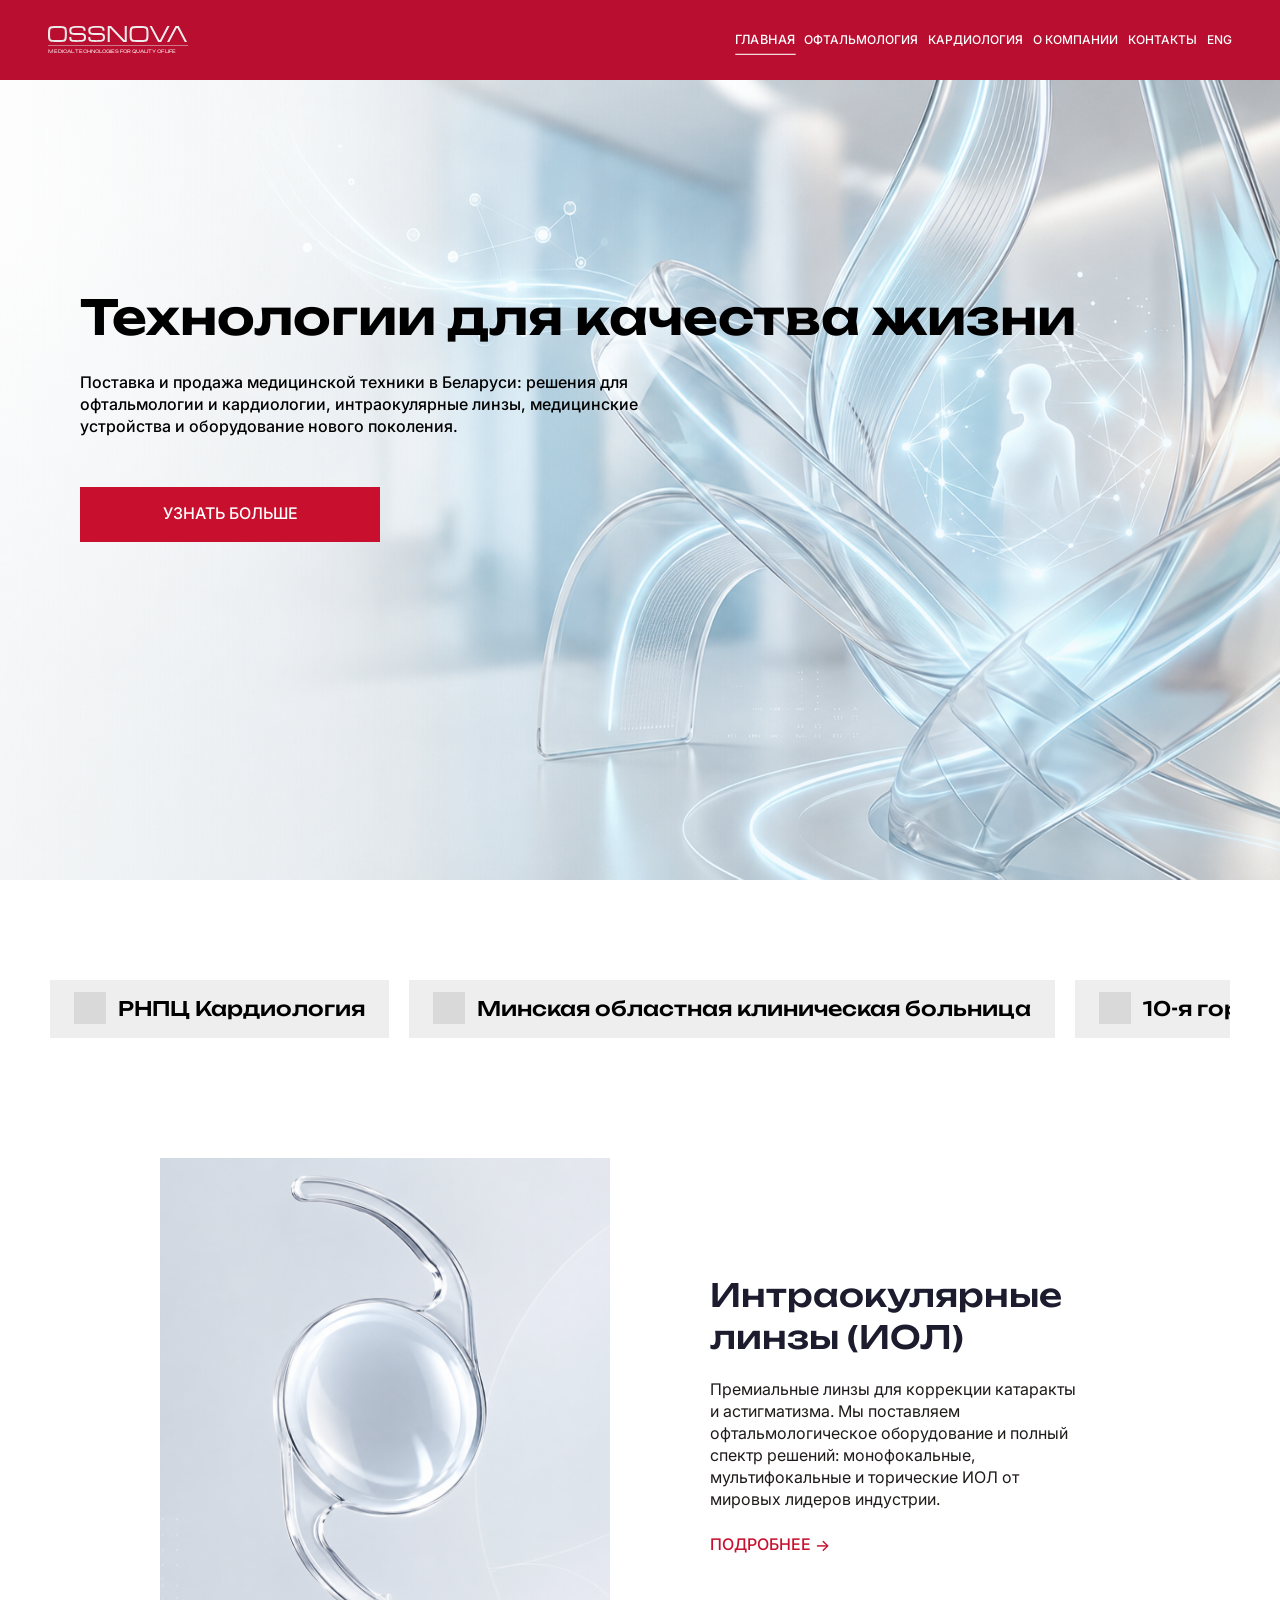
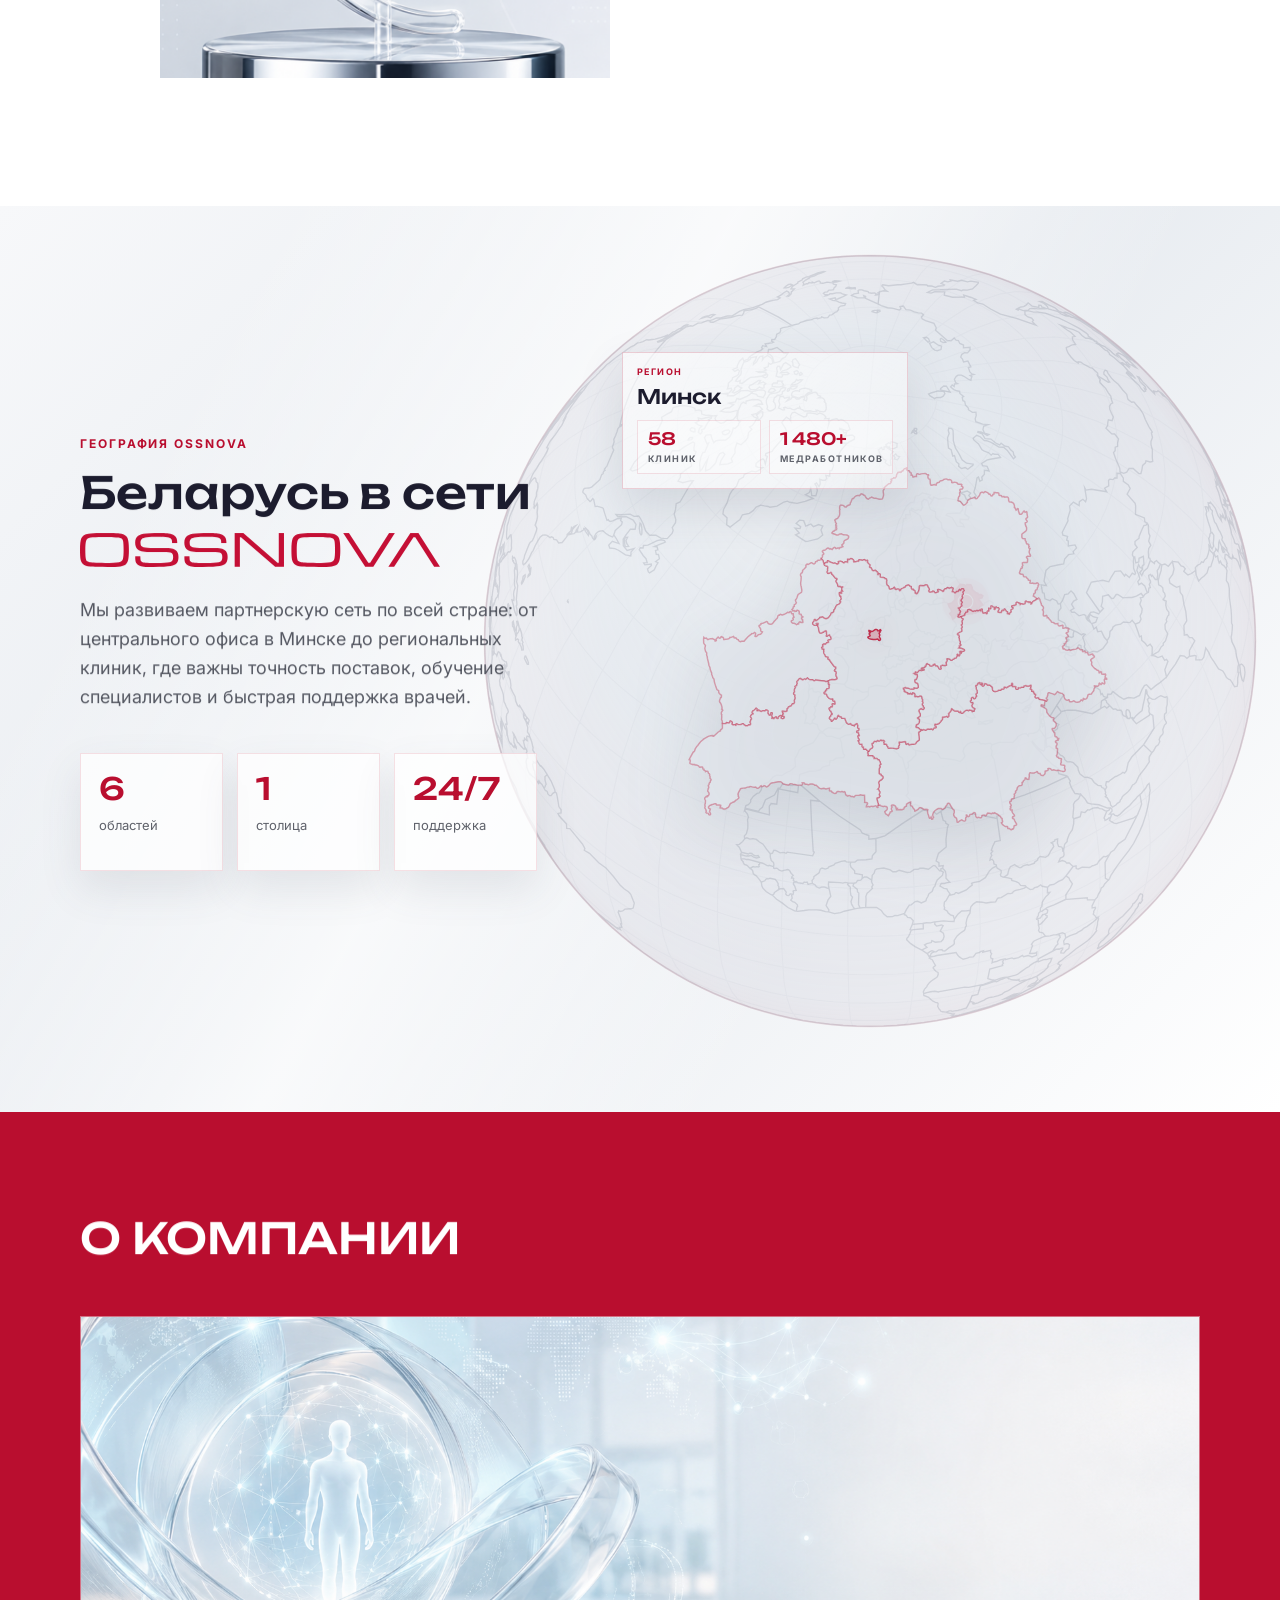
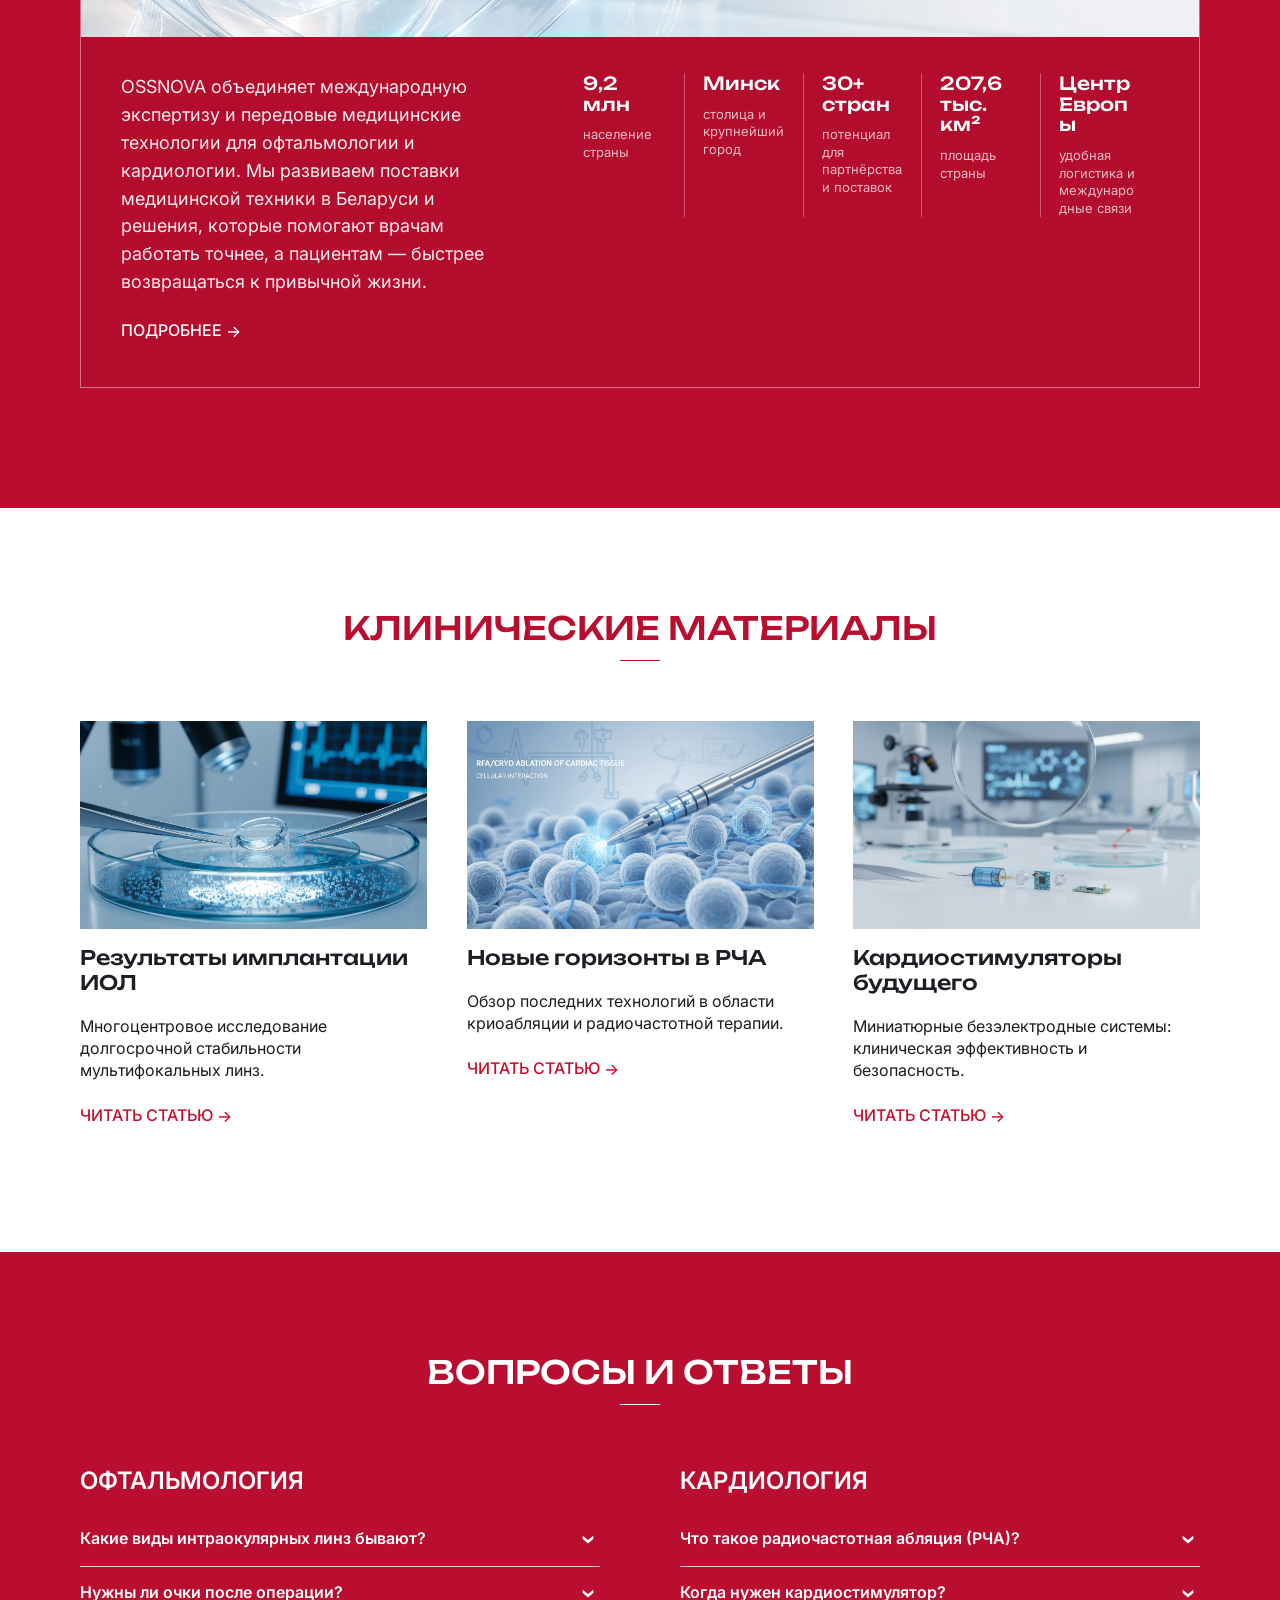
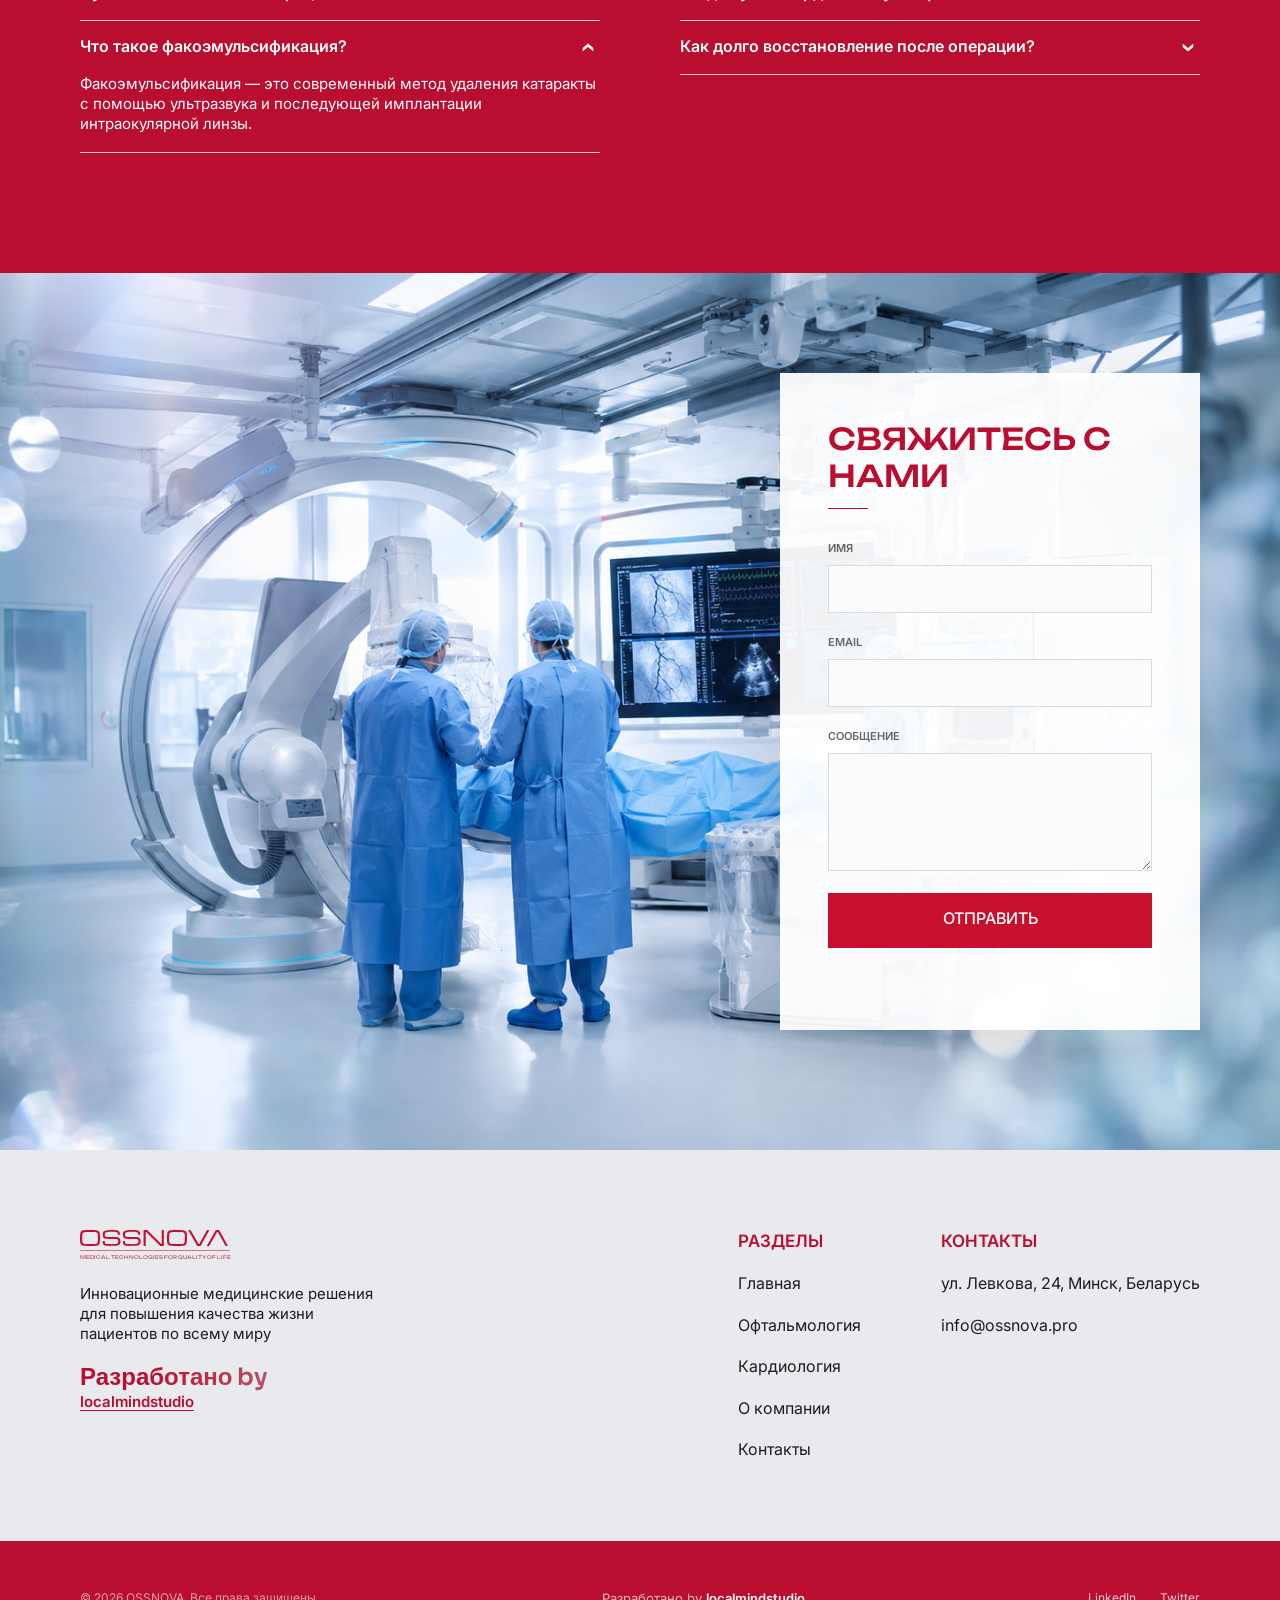
==== commit 4910ed1d: "Speed up menu navigation" ====
--- a/index.html
+++ b/index.html
@@ -467,6 +467,6 @@
     <script src="assets/d3.v7.min.js"></script>
     <script src="assets/world-countries.js"></script>
     <script src="assets/belarus-adm1.js"></script>
-    <script src="script.js?v=mobile-intro-1"></script>
+    <script src="script.js?v=nav-speed-1"></script>
   </body>
 </html>
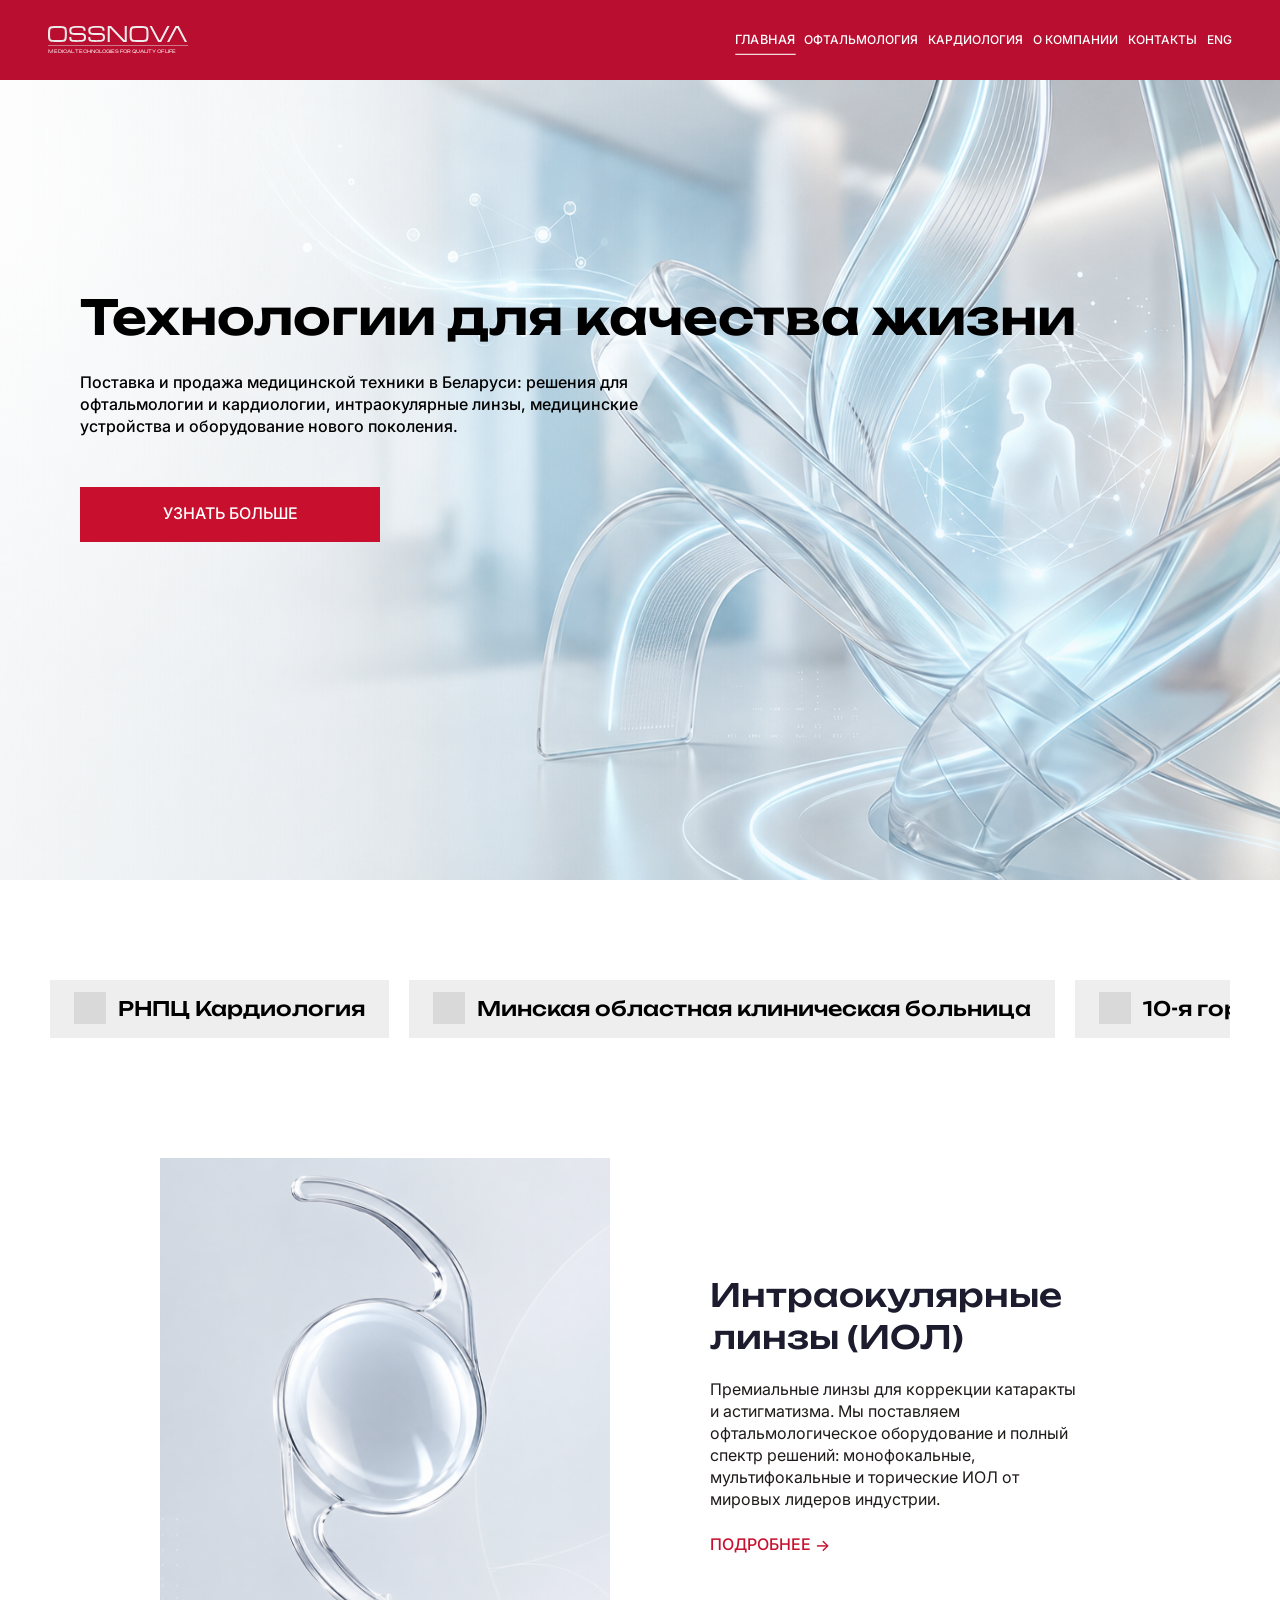
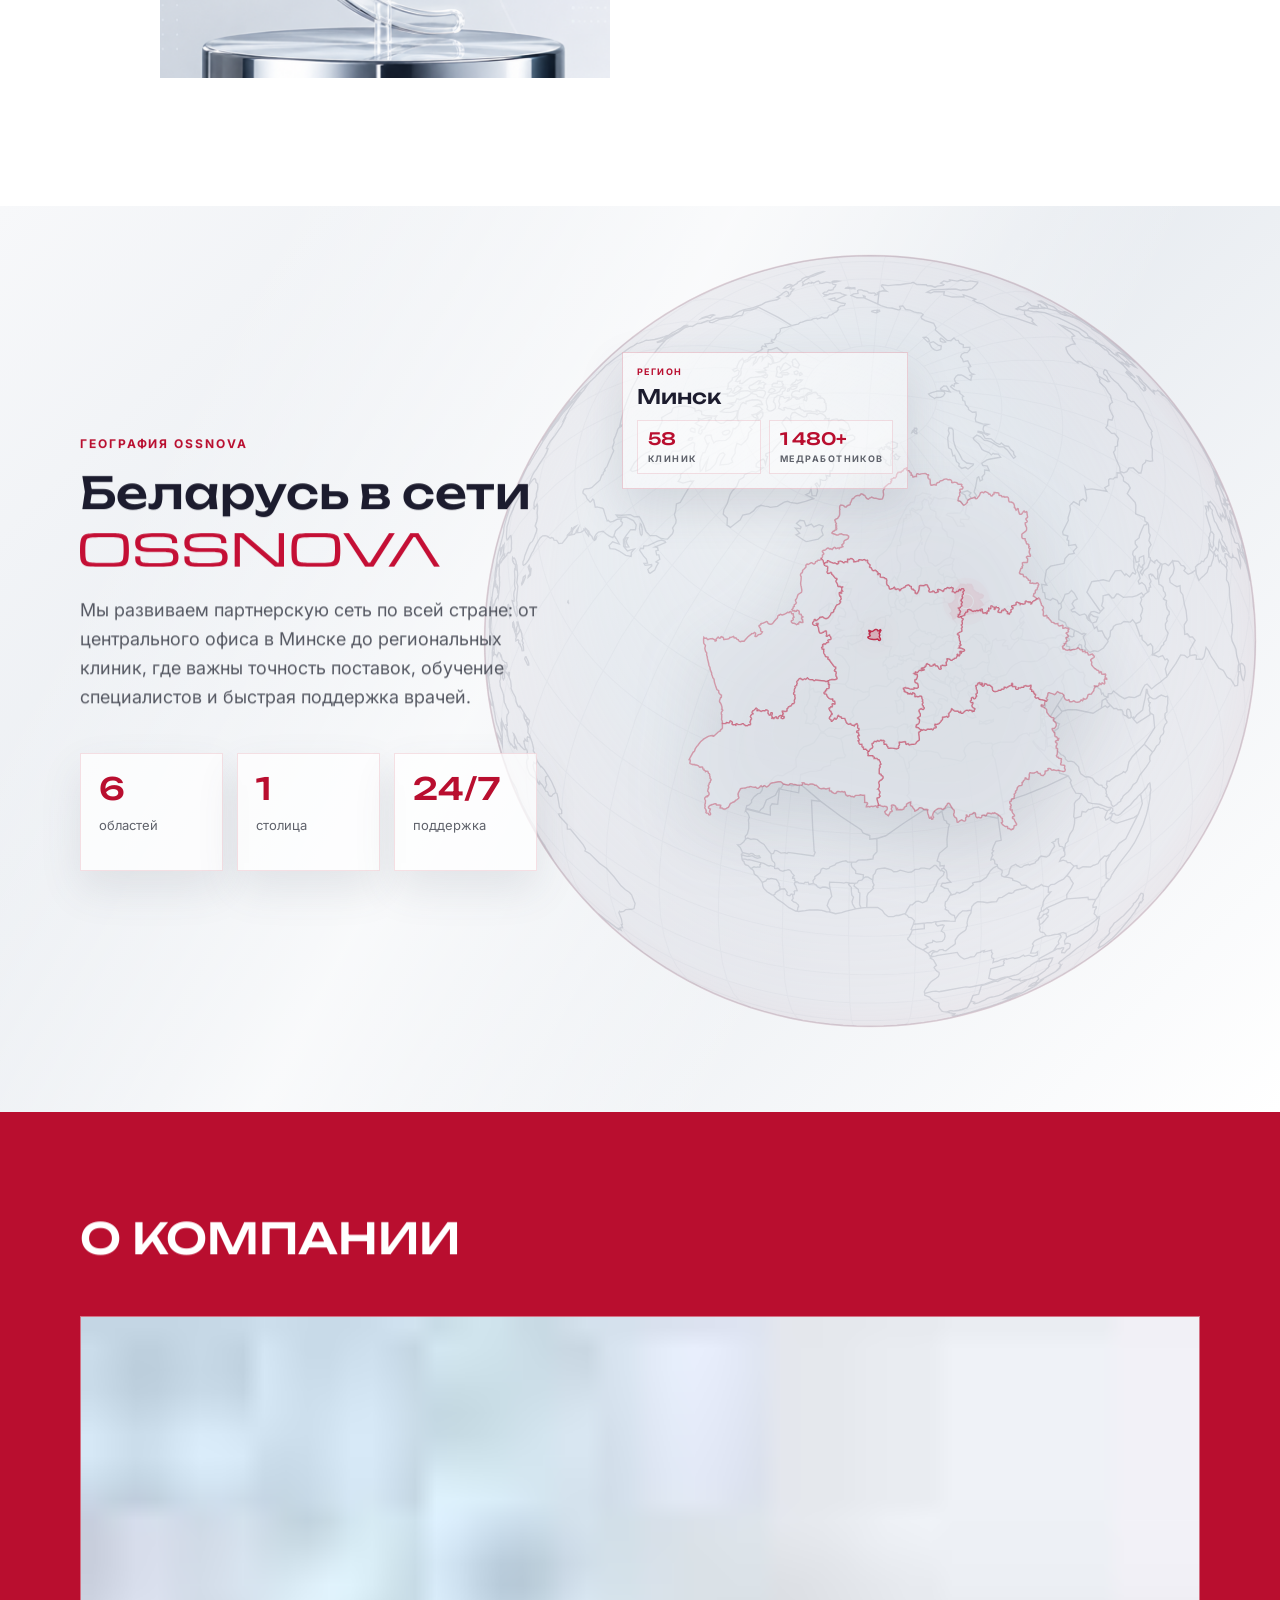
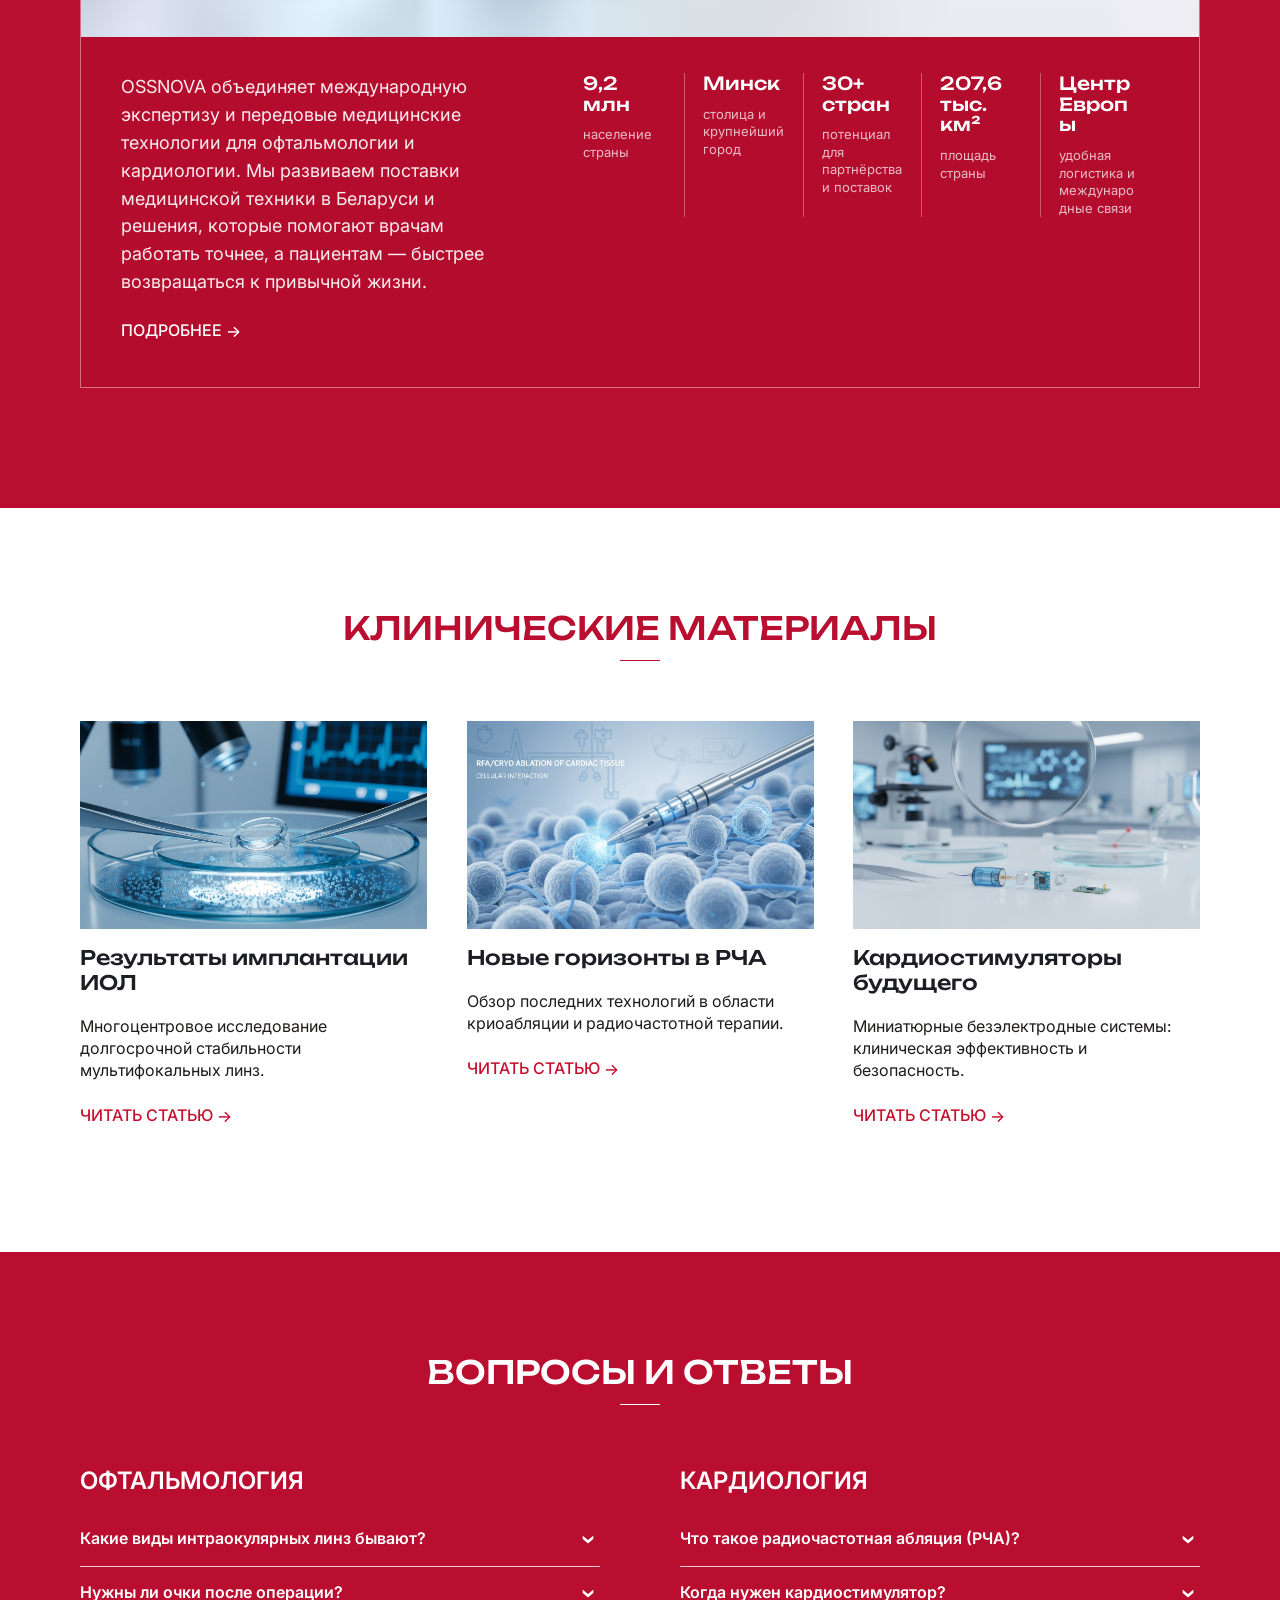
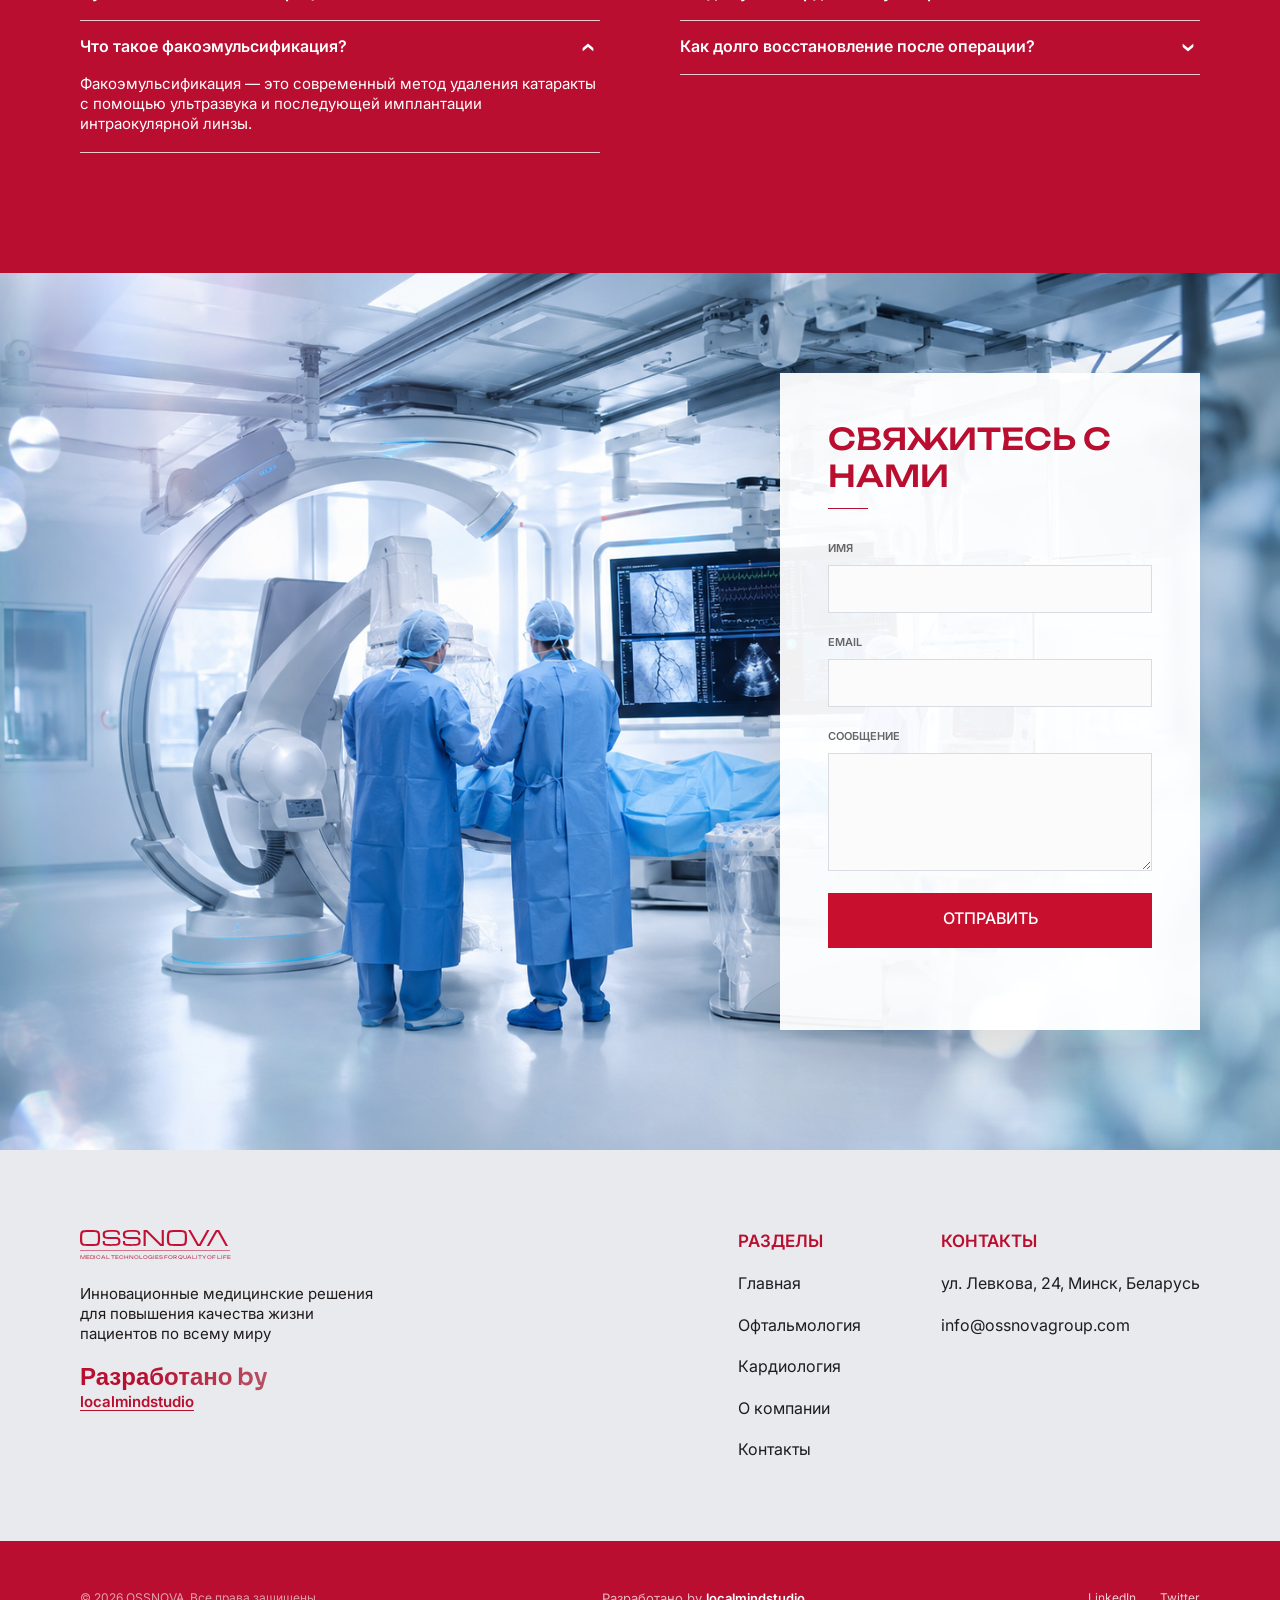
==== commit 930f912d: "Update contact email address" ====
--- a/index.html
+++ b/index.html
@@ -448,7 +448,7 @@
             <a href="https://www.google.com/maps/search/?api=1&query=%D1%83%D0%BB.%20%D0%9B%D0%B5%D0%B2%D0%BA%D0%BE%D0%B2%D0%B0%2024%2C%20%D0%9C%D0%B8%D0%BD%D1%81%D0%BA%2C%20%D0%91%D0%B5%D0%BB%D0%B0%D1%80%D1%83%D1%81%D1%8C">
               <span data-i18n="common.address.levkova">ул. Левкова, 24, Минск, Беларусь</span>
             </a>
-            <a href="mailto:info@ossnova.pro">info@ossnova.pro</a>
+            <a href="mailto:info@ossnovagroup.com">info@ossnovagroup.com</a>
           </div>
         </div>
       </div>
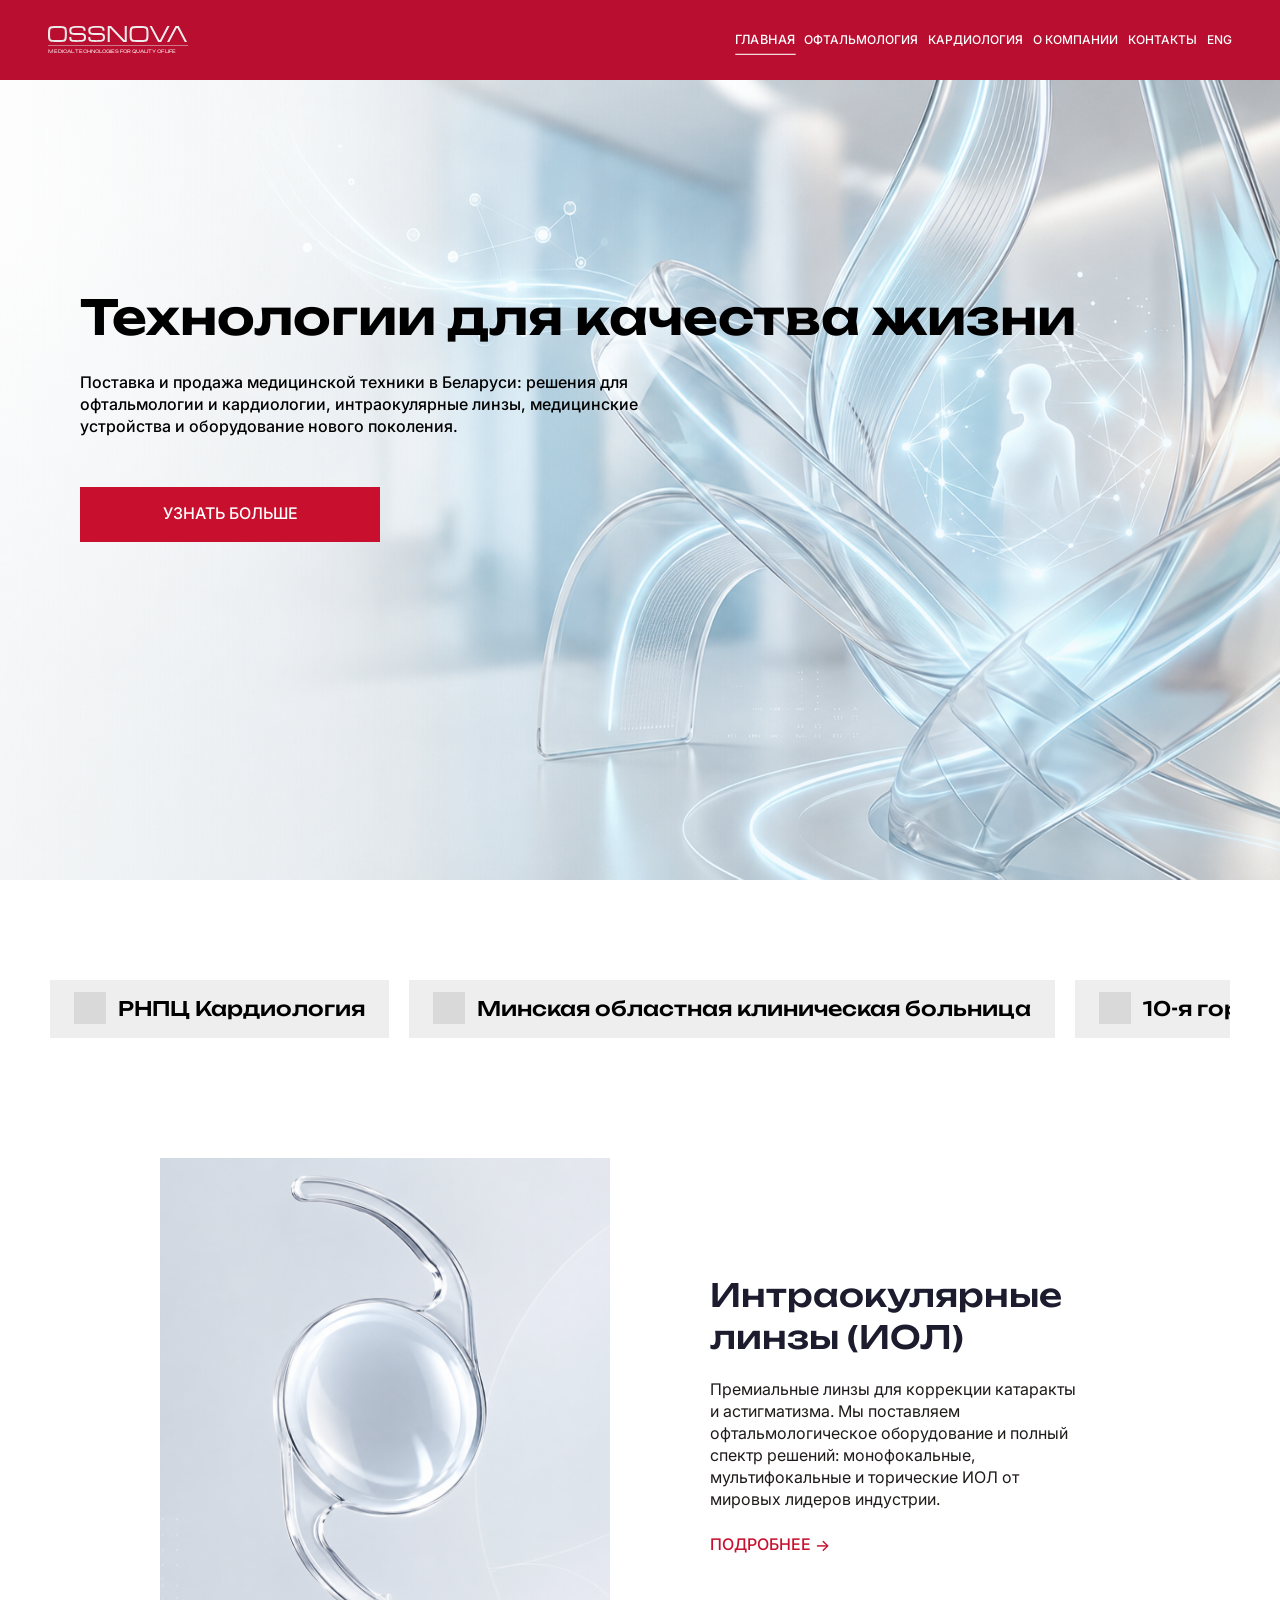
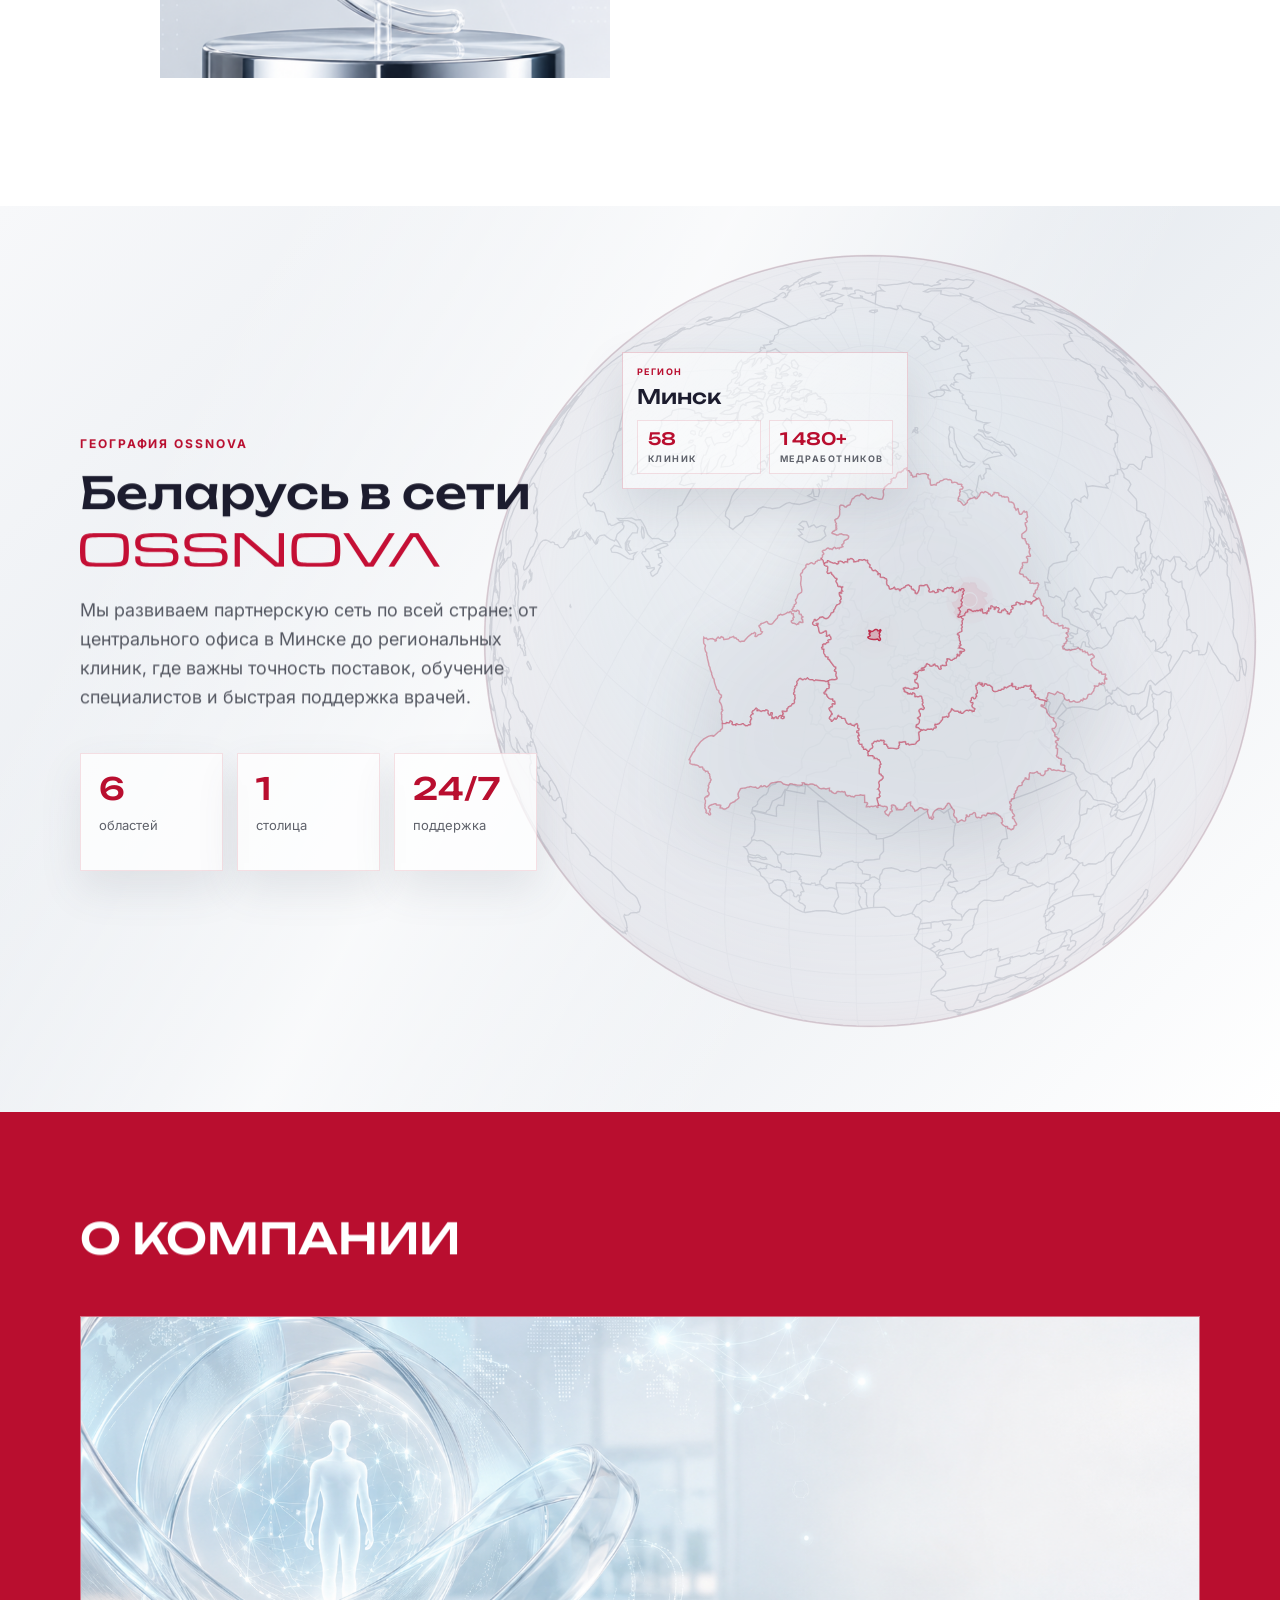
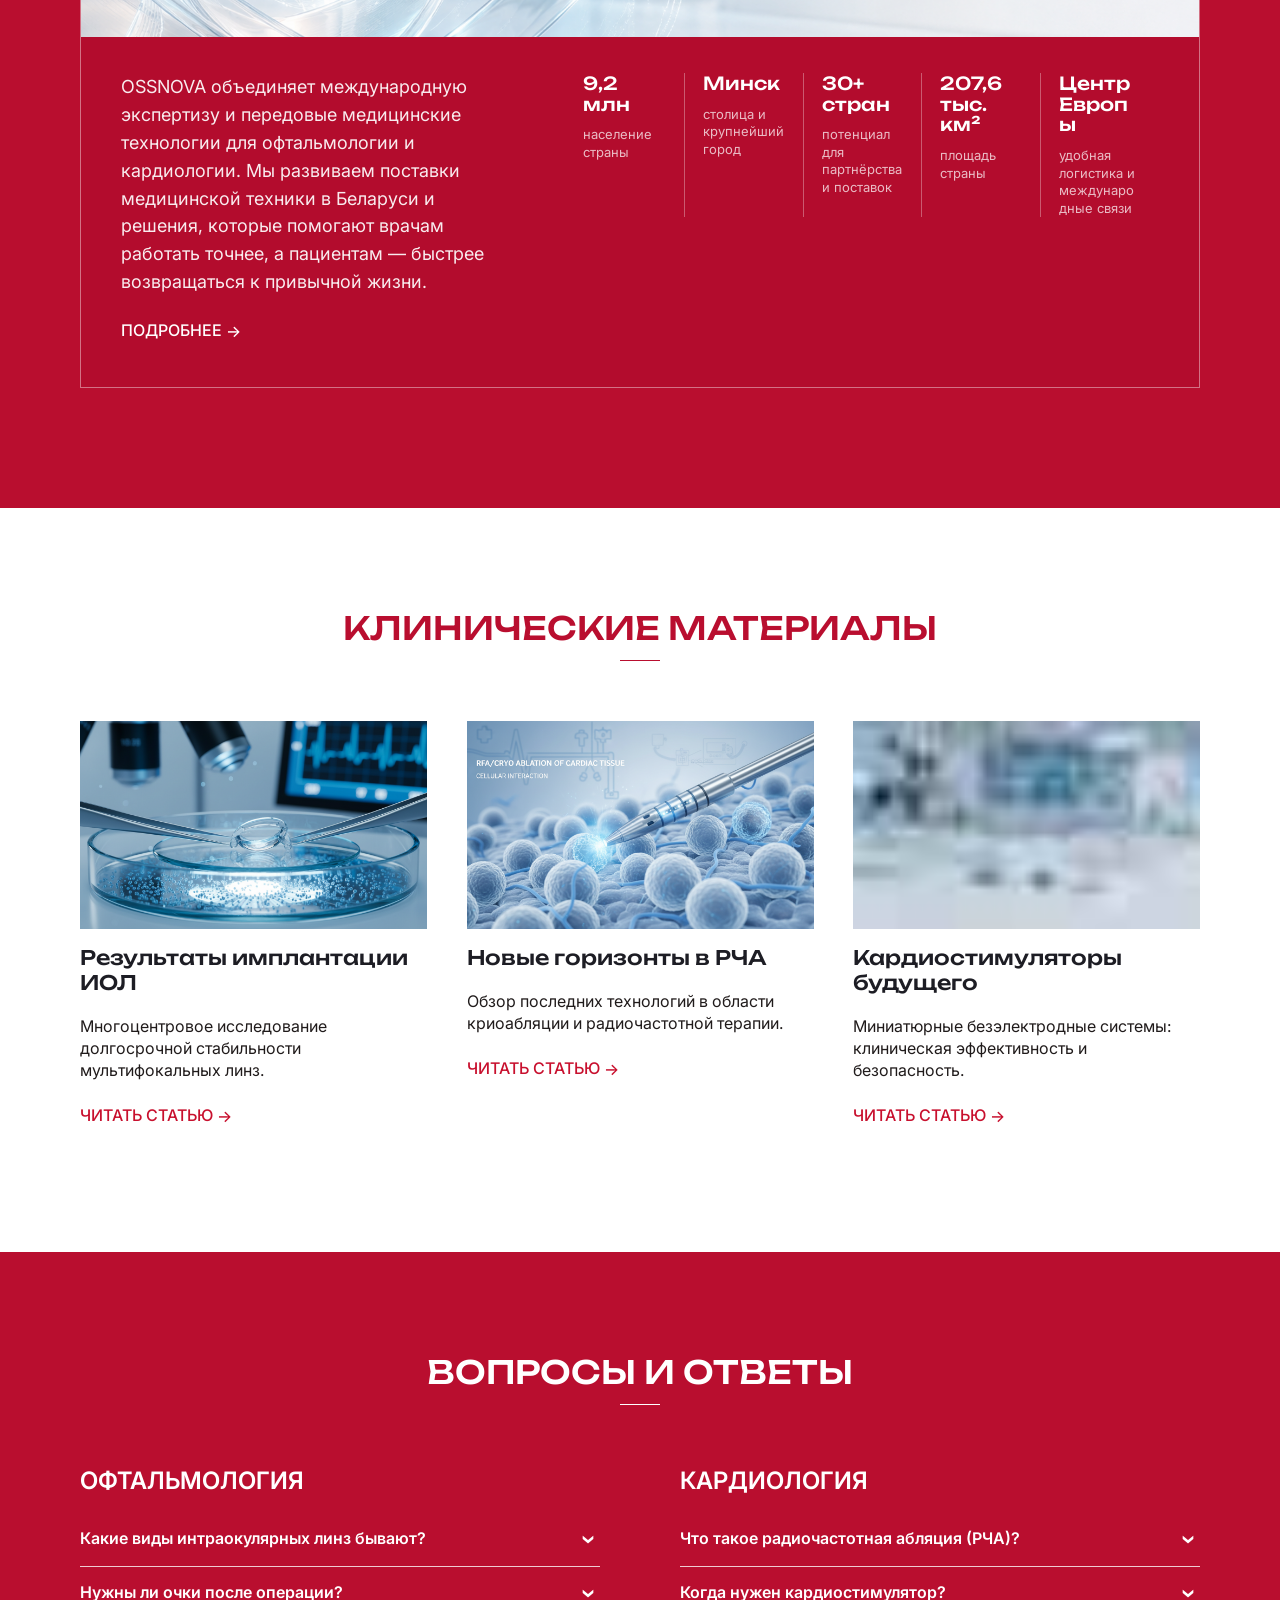
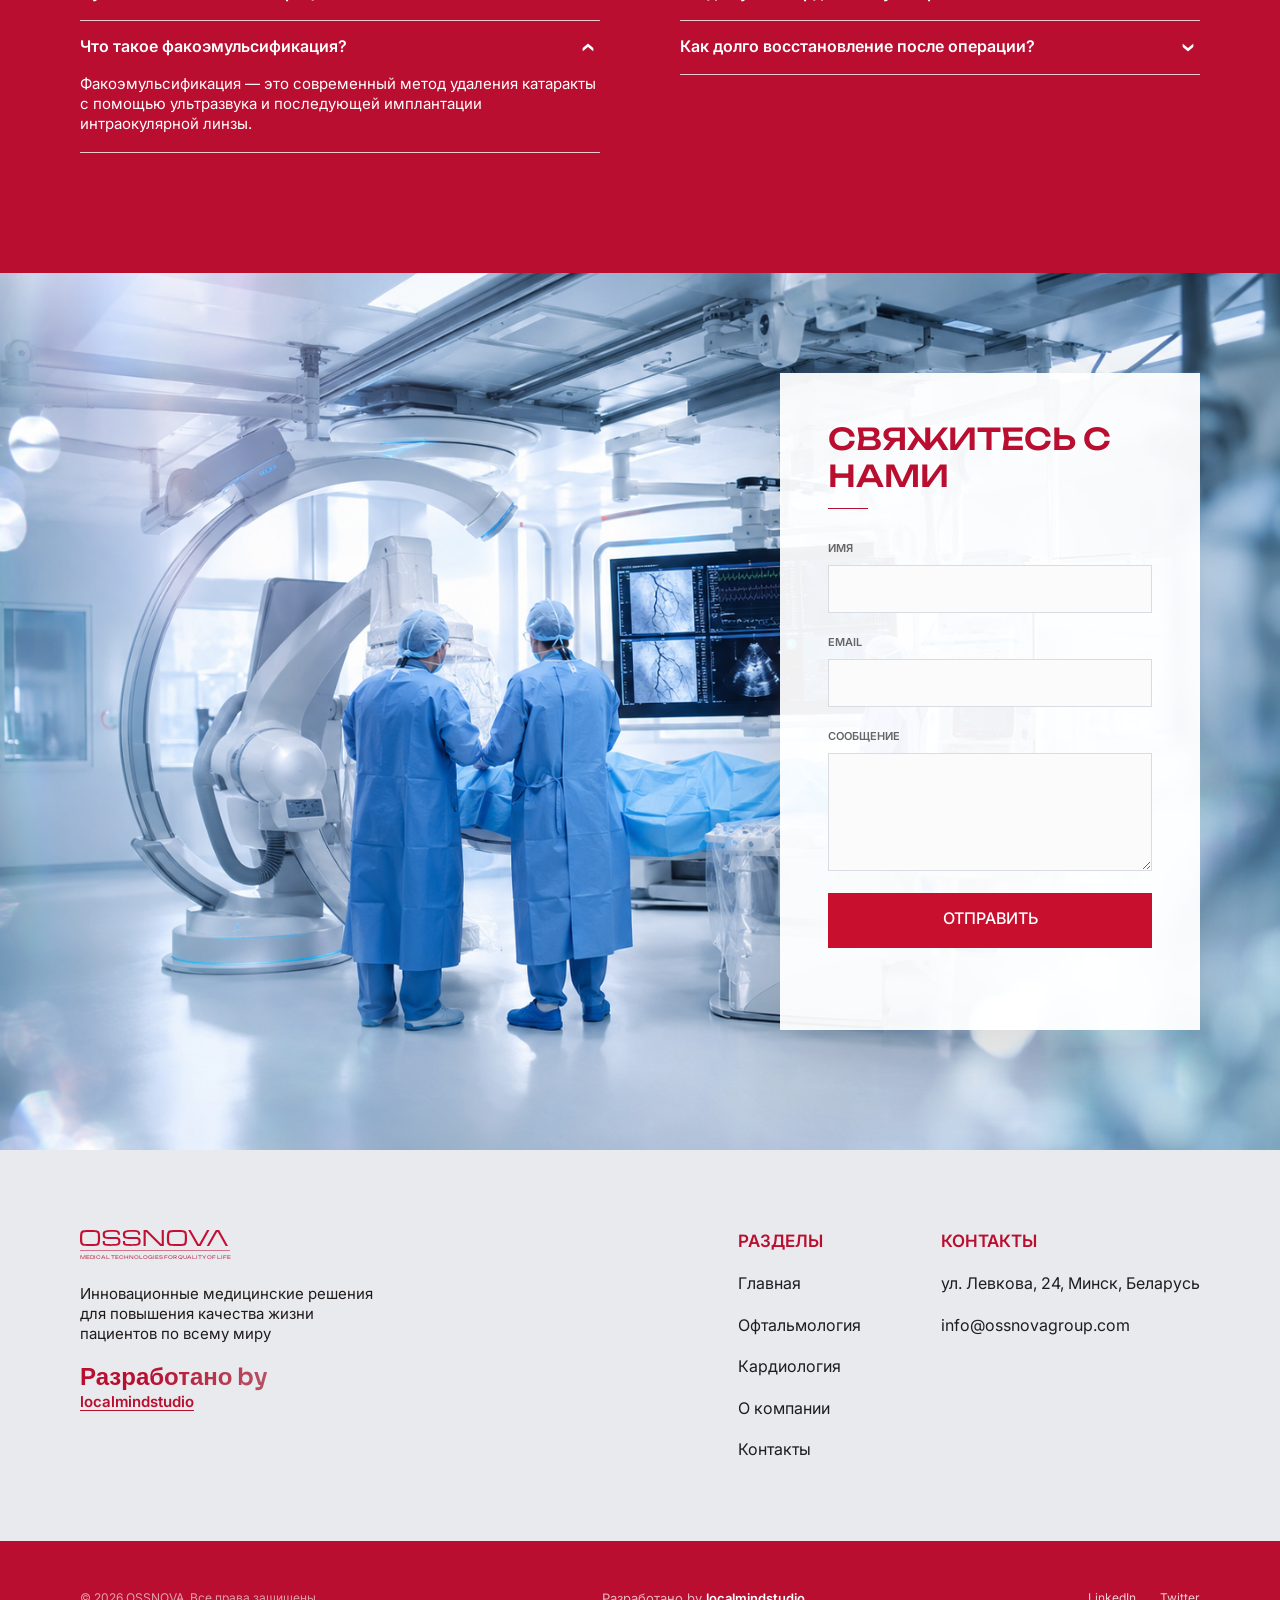
==== commit c110f8c6: "Connect contact forms to Formspree" ====
--- a/index.html
+++ b/index.html
@@ -400,7 +400,8 @@
         <img class="home-contact-bg" src="assets/contact-bg.png" alt="" loading="lazy" decoding="async" data-lqip="assets/lqip/contact-bg.jpg" />
         <div class="section-shell home-contact-cta-inner">
           <div class="home-contact-spacer" aria-hidden="true"></div>
-          <form class="home-contact-form contact-form" action="#" method="post" data-contact-form>
+          <form class="home-contact-form contact-form" action="https://formspree.io/f/mnjkjjvo" method="post" data-contact-form>
+            <input type="hidden" name="_subject" value="OSSNOVA website contact request" />
             <h2 id="home-contact-title" data-i18n="common.form.title">Свяжитесь с нами</h2>
             <label>
               <span data-i18n="common.form.name">Имя</span>
@@ -467,6 +468,6 @@
     <script src="assets/d3.v7.min.js"></script>
     <script src="assets/world-countries.js"></script>
     <script src="assets/belarus-adm1.js"></script>
-    <script src="script.js?v=nav-speed-1"></script>
+    <script src="script.js?v=formspree-1"></script>
   </body>
 </html>
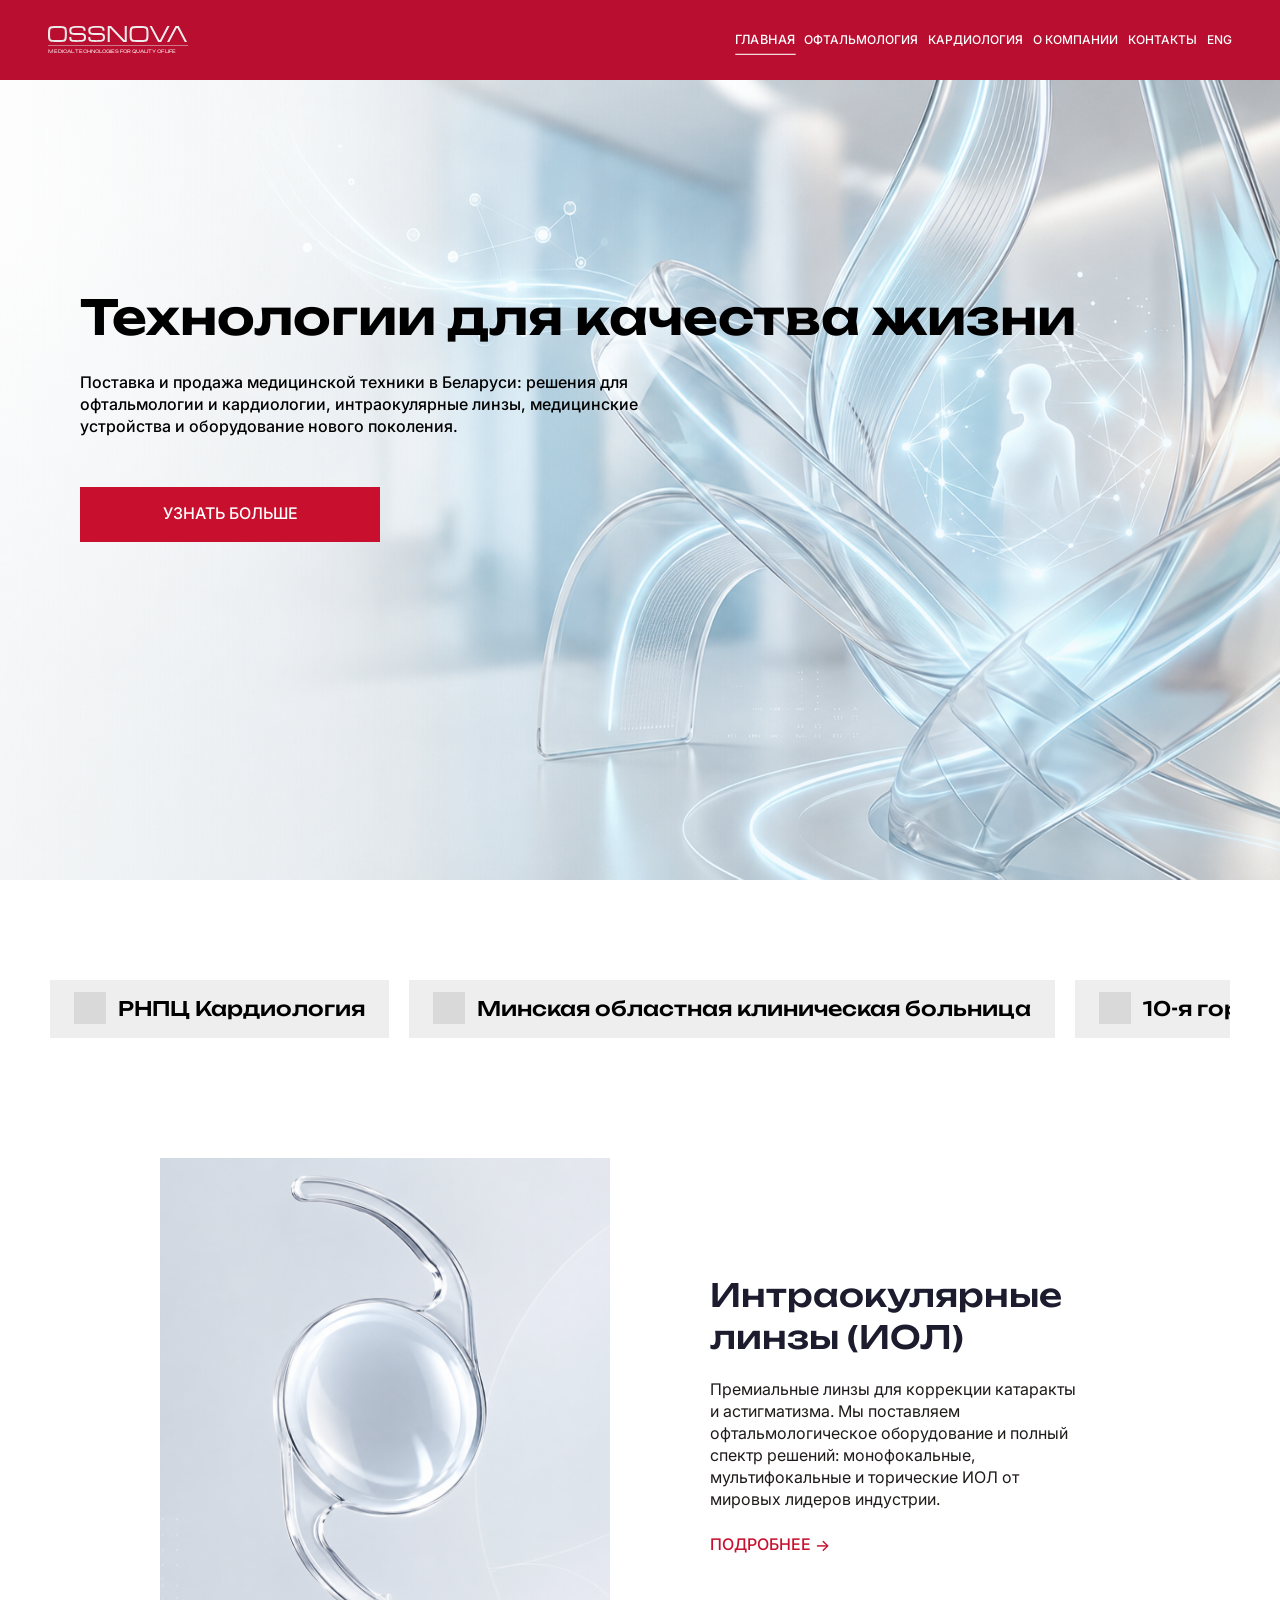
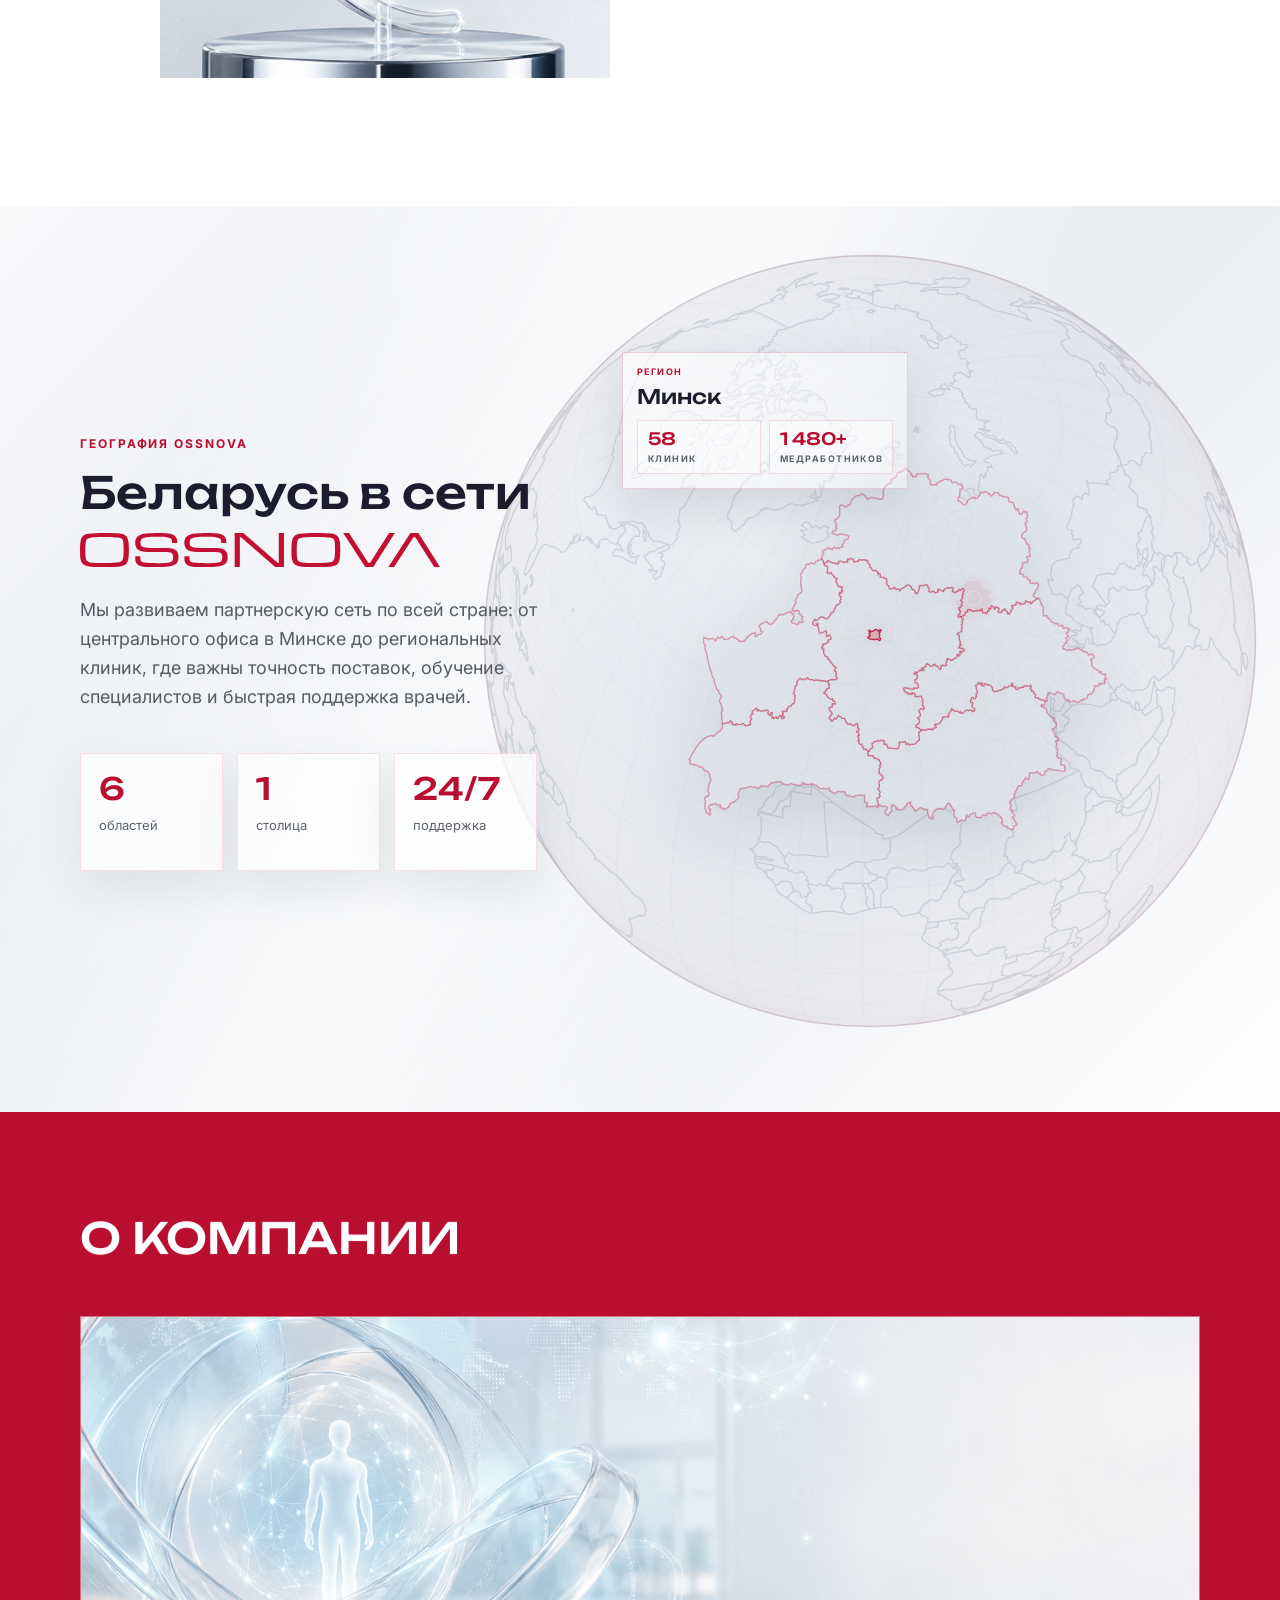
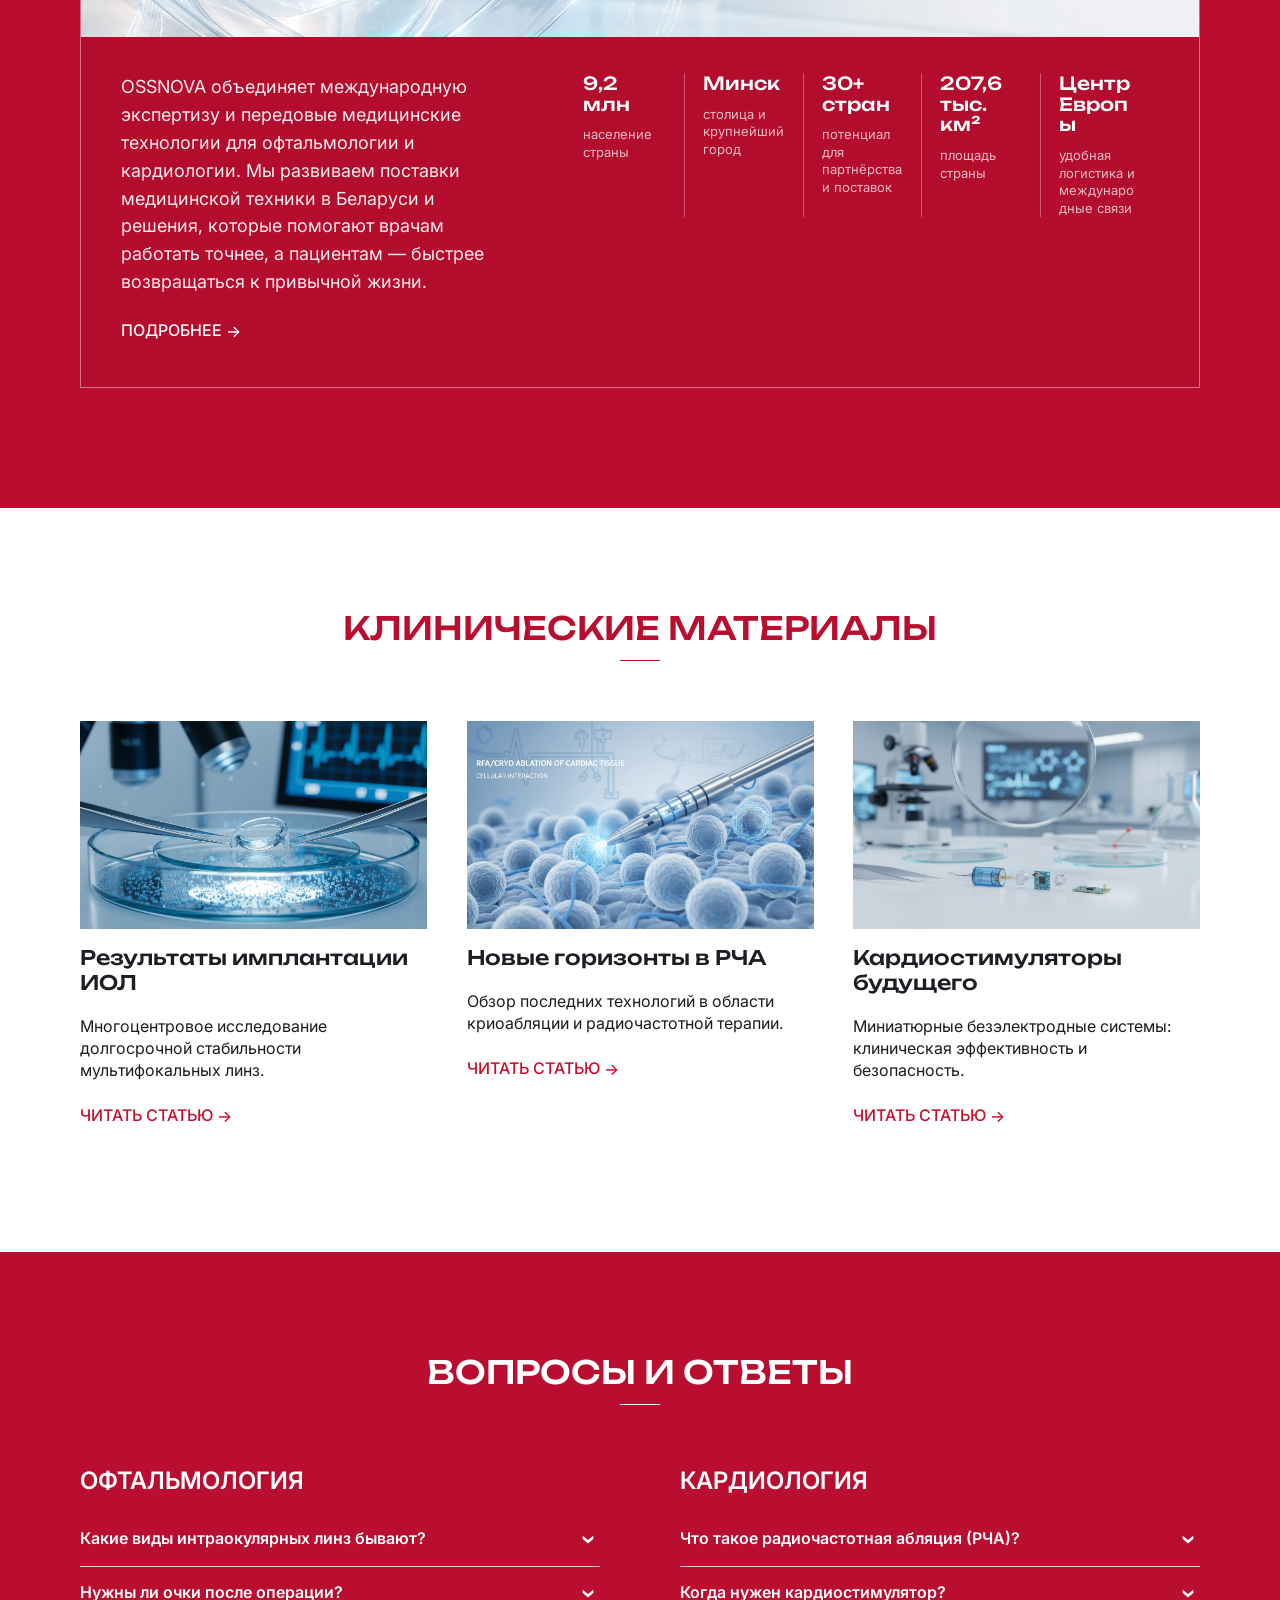
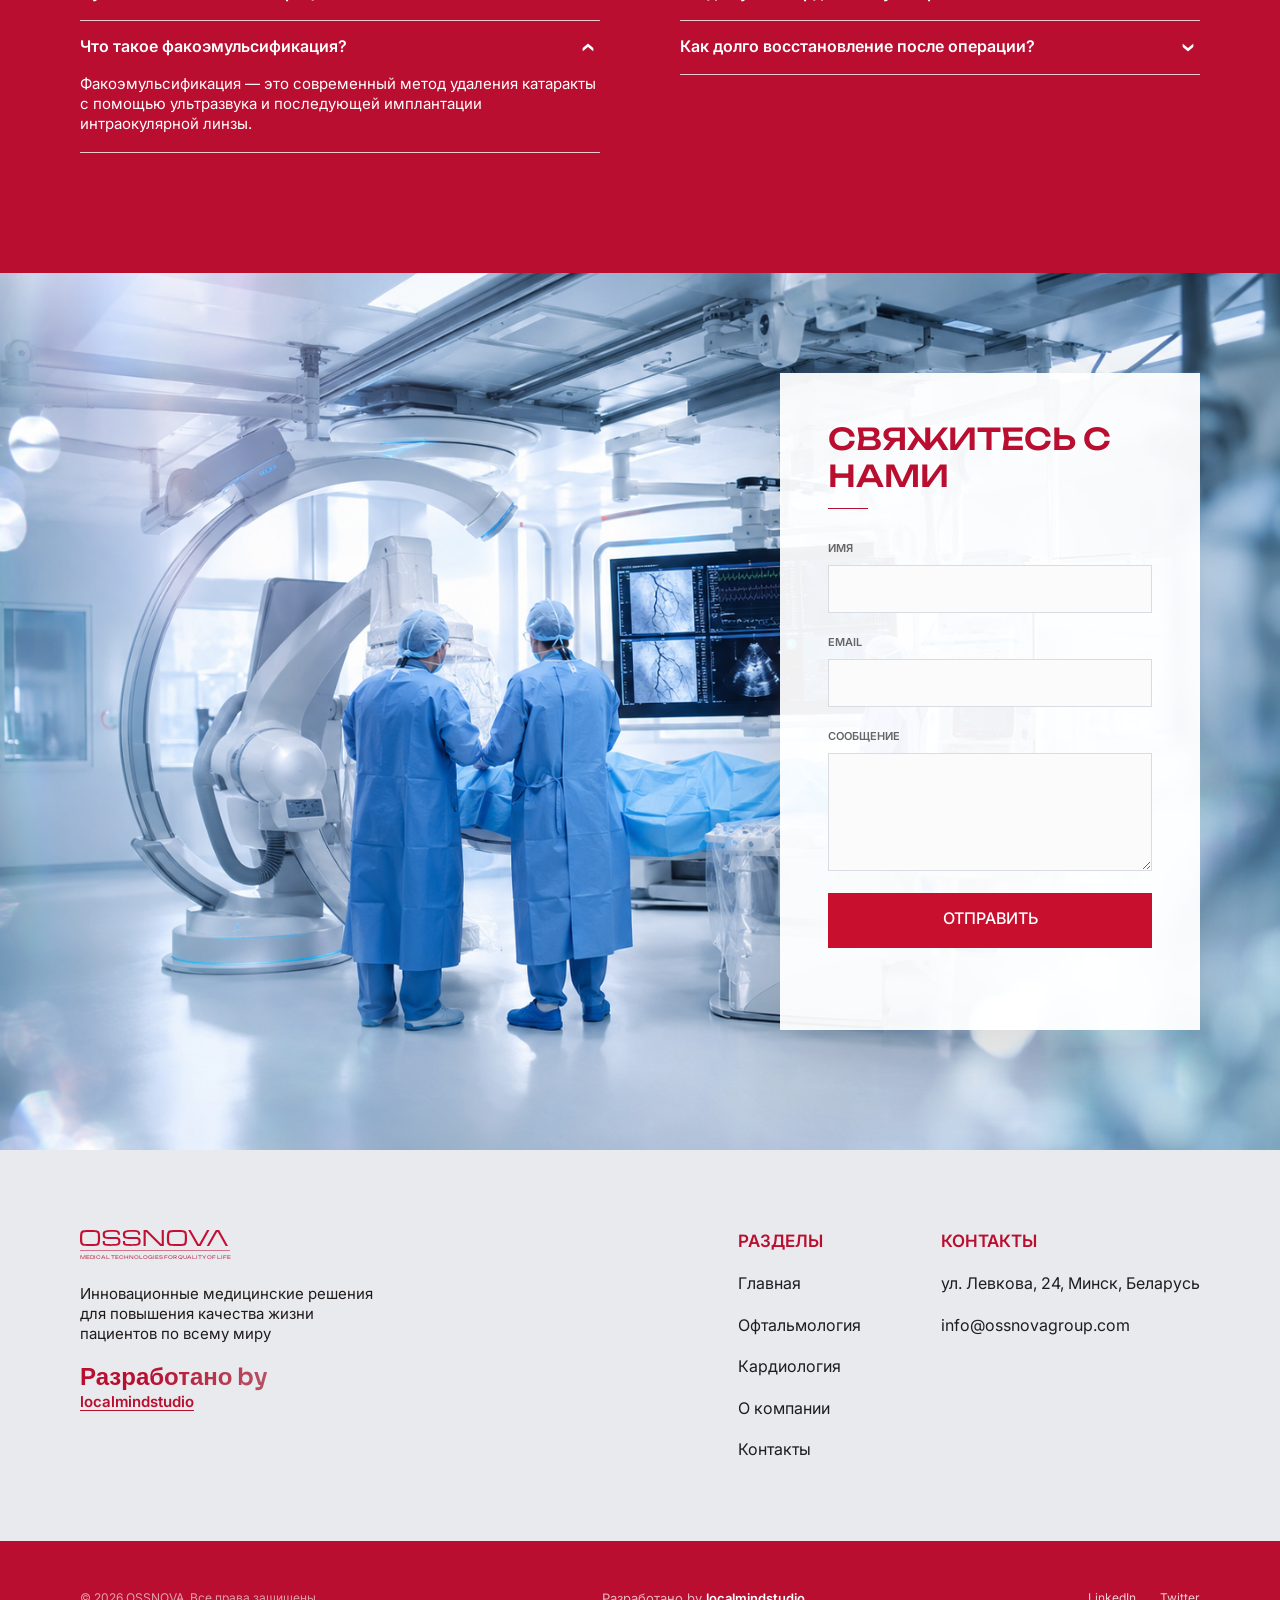
==== commit c10b39ce: "Fix Formspree submission handling" ====
--- a/index.html
+++ b/index.html
@@ -468,6 +468,6 @@
     <script src="assets/d3.v7.min.js"></script>
     <script src="assets/world-countries.js"></script>
     <script src="assets/belarus-adm1.js"></script>
-    <script src="script.js?v=formspree-1"></script>
+    <script src="script.js?v=formspree-2"></script>
   </body>
 </html>
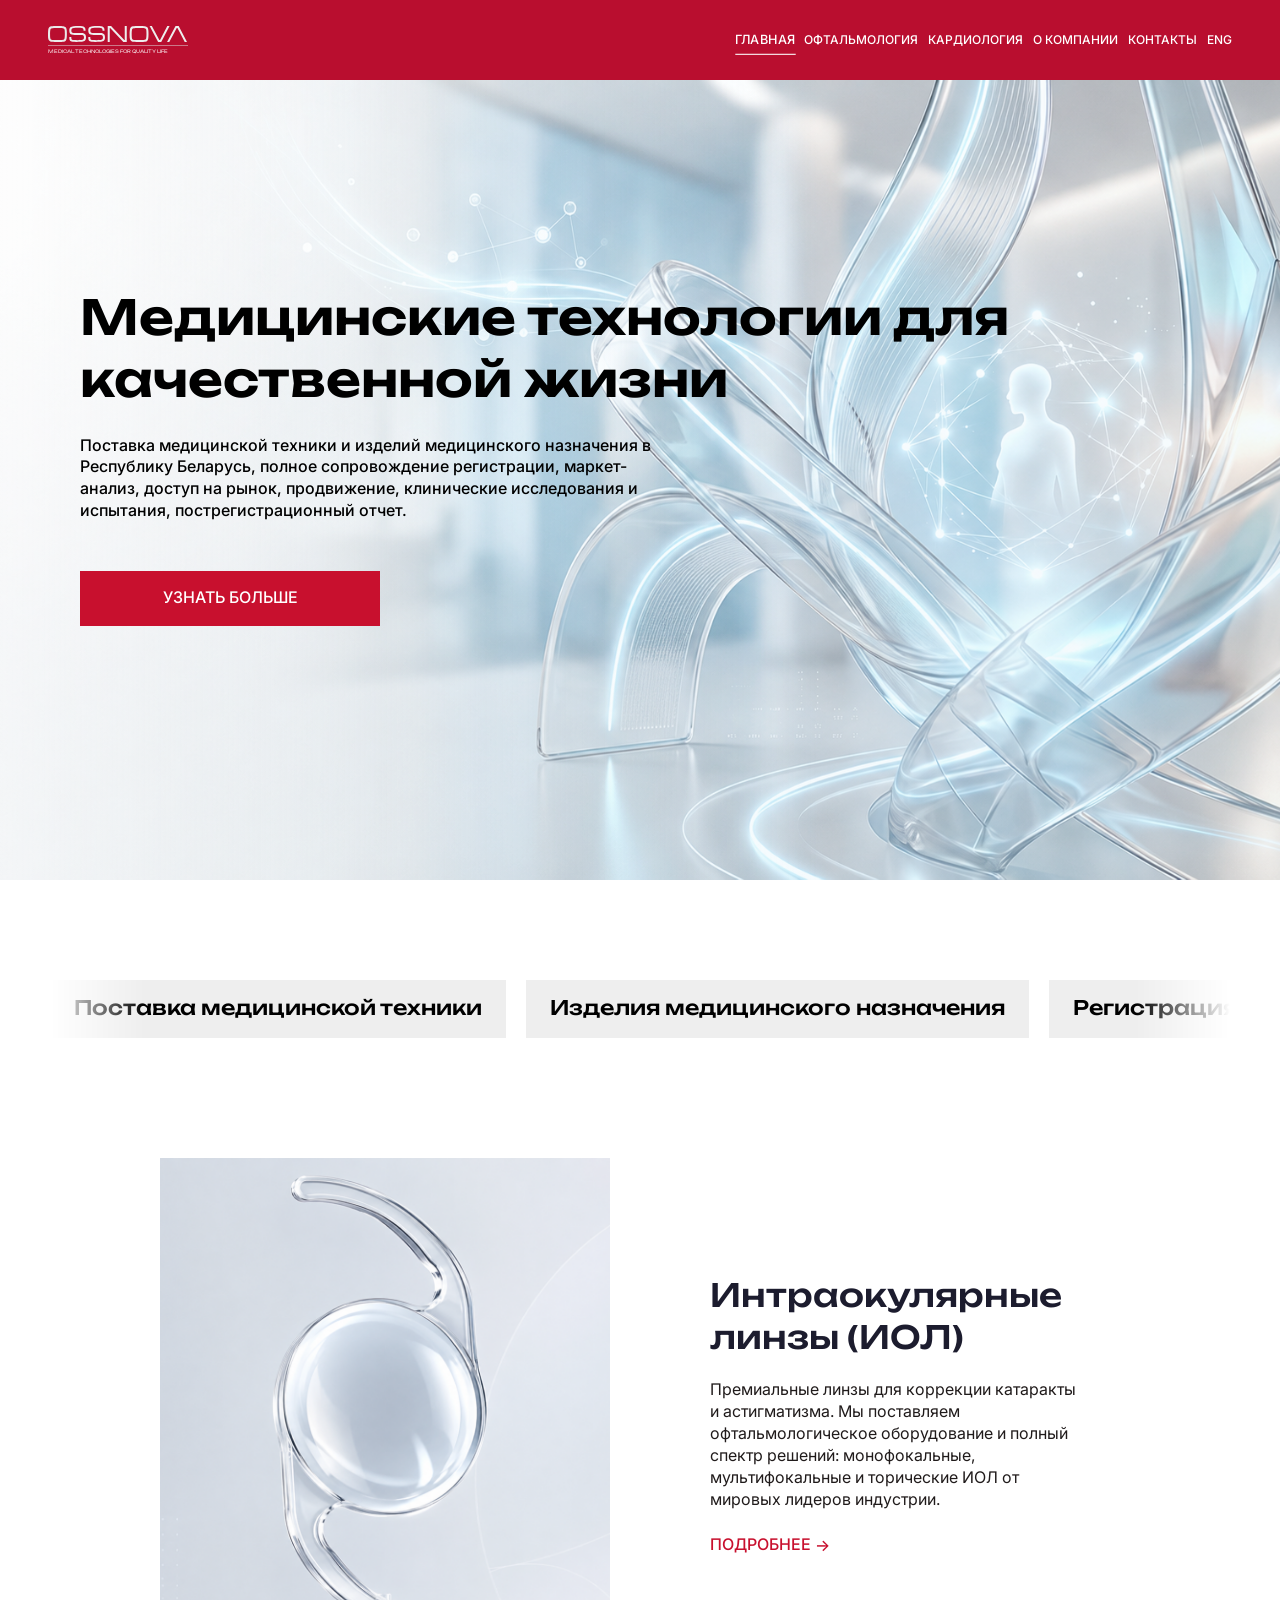
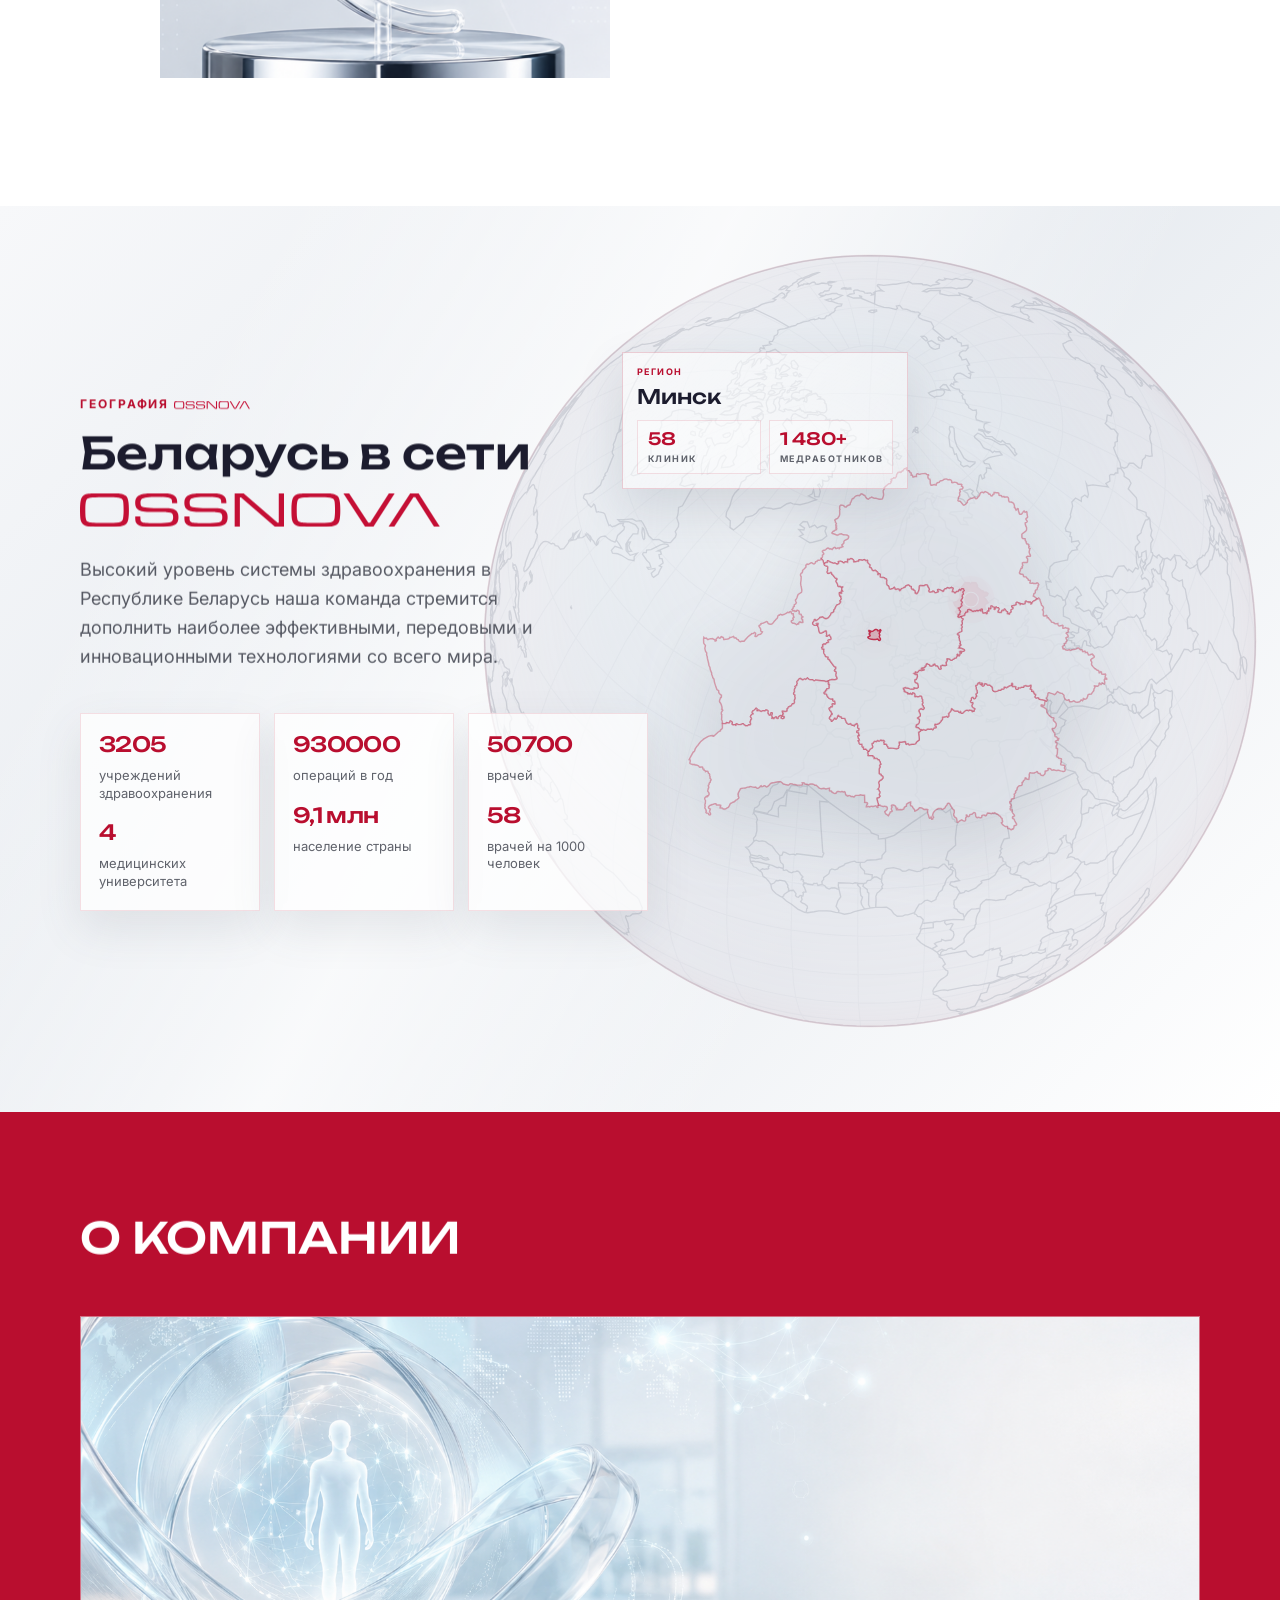
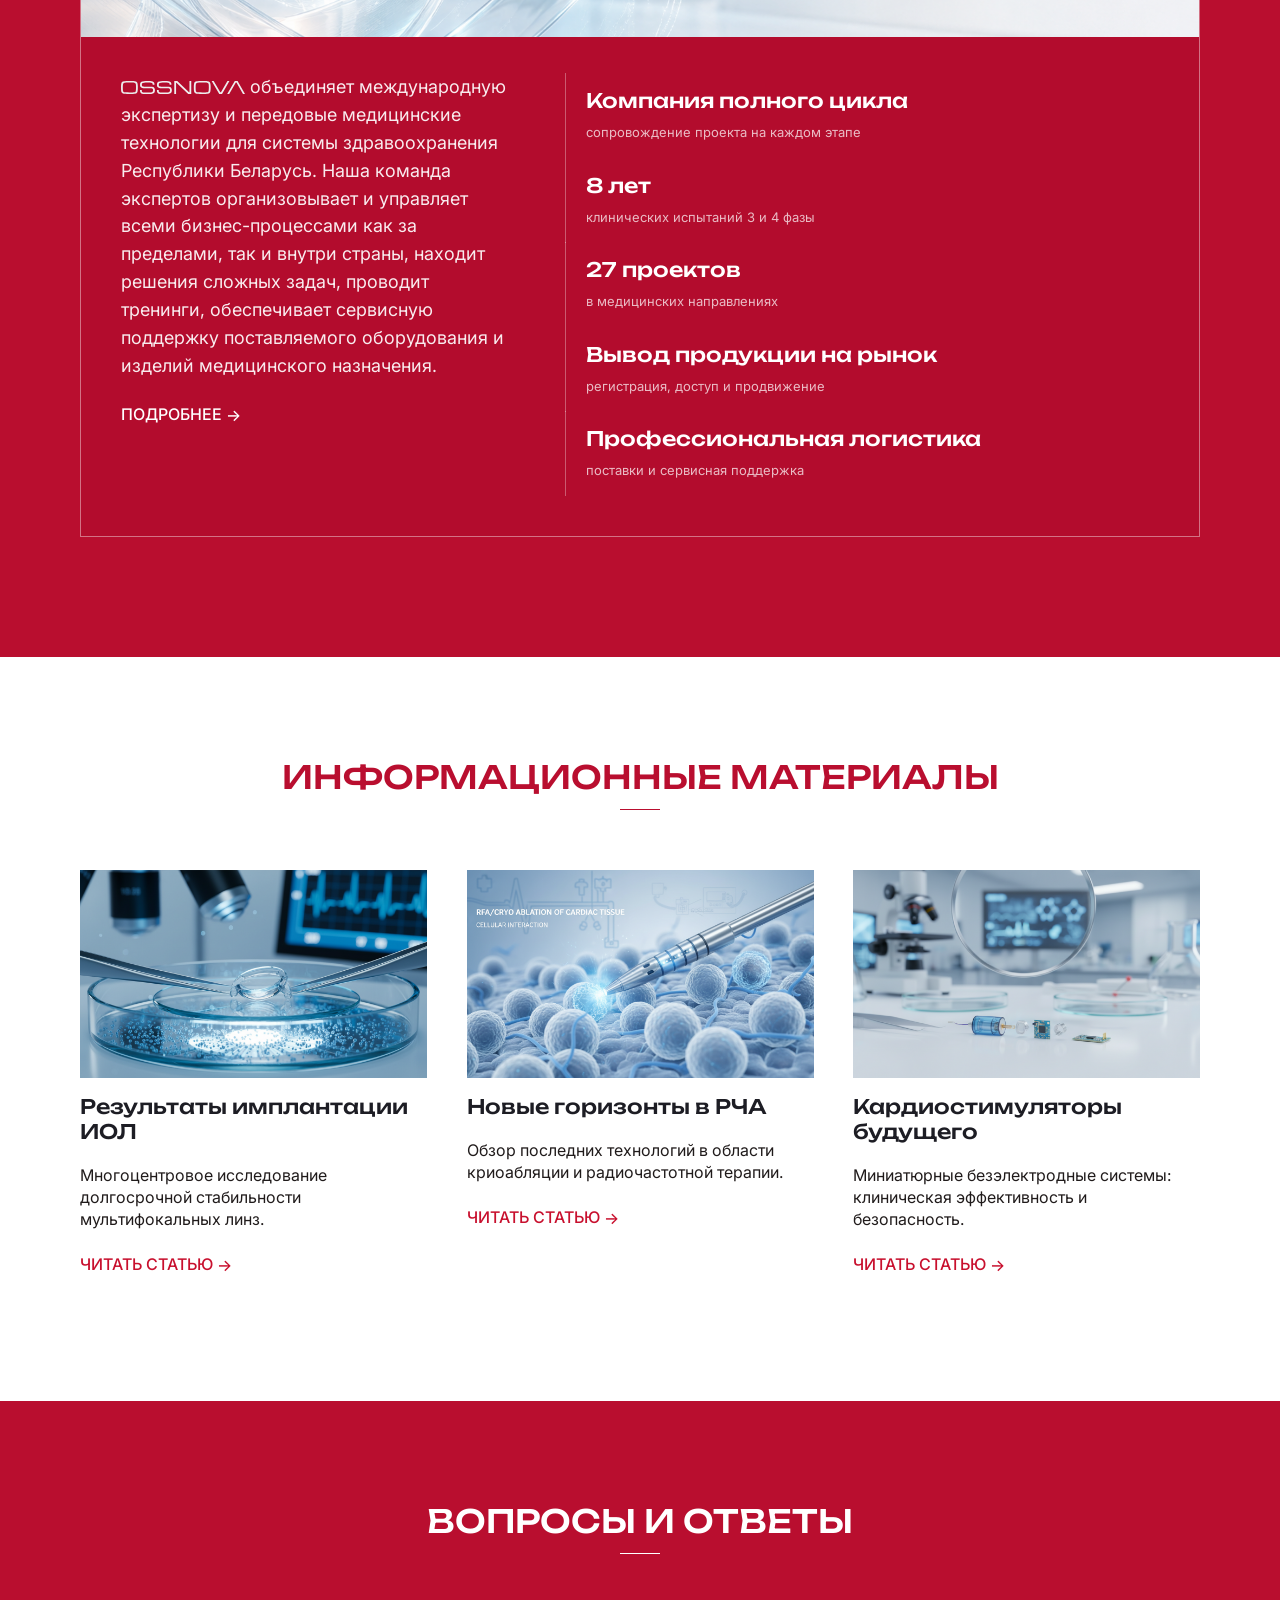
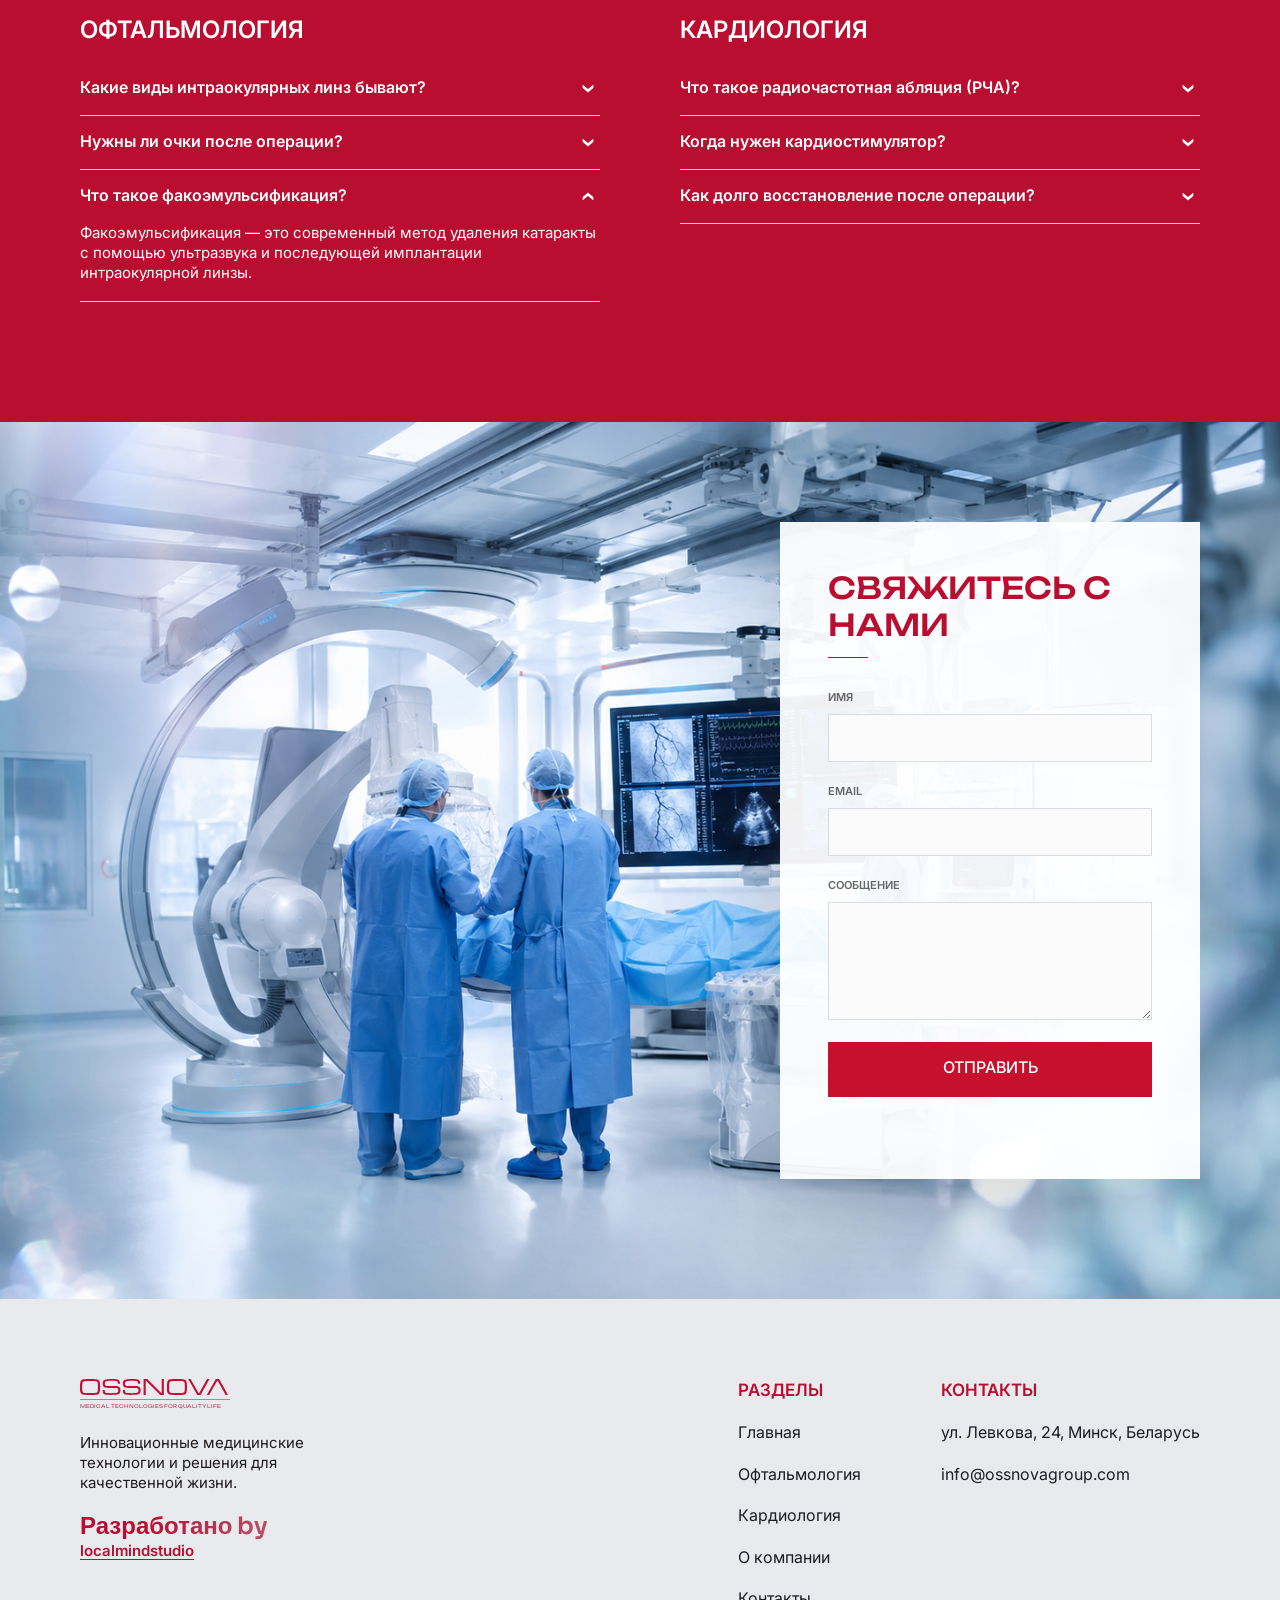
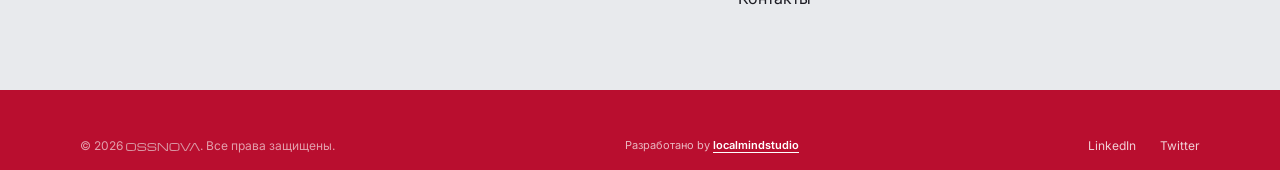
==== commit 0dd2a431: "Update homepage copy and brand wordmark styling" ====
--- a/index.html
+++ b/index.html
@@ -71,7 +71,7 @@
         }
       })();
     </script>
-    <link rel="stylesheet" href="styles.css?v=mobile-nav-fit-1" />
+    <link rel="stylesheet" href="styles.css?v=brand-logo-2" />
   </head>
   <body>
     <header class="site-header">
@@ -79,7 +79,7 @@
         <span class="brand-logo" aria-hidden="true">
           <img class="brand-wordmark" src="assets/logo-ossnova-figma.svg" alt="" />
           <img class="brand-line" src="assets/logo-line-figma.svg" alt="" />
-          <span class="brand-tagline" data-i18n="common.brand.tagline">Medical technologies for quality of life</span>
+          <span class="brand-tagline" data-i18n="common.brand.tagline">Medical technologies for quality life</span>
         </span>
       </a>
       <button class="nav-toggle" type="button" aria-expanded="false" aria-controls="site-nav" aria-label="Открыть меню" data-i18n-aria-label="common.nav.openMenu">
@@ -107,34 +107,39 @@
           <span></span>
         </div>
         <div class="section-shell hero-content">
-          <h1 id="hero-title" data-i18n="home.hero.title">Технологии для&nbsp;качества жизни</h1>
+          <h1 id="hero-title" data-i18n="home.hero.title">Медицинские технологии для&nbsp;качественной жизни</h1>
           <p data-i18n="home.hero.text">
-            Поставка и продажа медицинской техники в Беларуси: решения для офтальмологии
-            и кардиологии, интраокулярные линзы, медицинские устройства и оборудование нового поколения.
+            Поставка медицинской техники и изделий медицинского назначения в Республику Беларусь,
+            полное сопровождение регистрации, маркет-анализ, доступ на рынок, продвижение,
+            клинические исследования и испытания, пострегистрационный отчет.
           </p>
           <a class="button button-primary" href="about.html" data-i18n="home.hero.cta">Узнать больше</a>
         </div>
       </section>
 
-      <section class="partners" aria-label="Партнеры" data-i18n-aria-label="home.partners.label">
+      <section class="partners" aria-label="Направления деятельности" data-i18n-aria-label="home.activities.label">
         <div class="partner-track" aria-hidden="true">
           <div class="partner-run">
-            <div class="partner-chip"><span></span><b data-i18n="home.partners.cardiology">РНПЦ Кардиология</b></div>
-            <div class="partner-chip"><span></span><b data-i18n="home.partners.minskClinical">Минская областная клиническая больница</b></div>
-            <div class="partner-chip"><span></span><b data-i18n="home.partners.cityClinical">10-я городская клиническая больница</b></div>
-            <div class="partner-chip"><span></span><b data-i18n="home.partners.brestClinical">Брестская областная клиническая больница</b></div>
-            <div class="partner-chip"><span></span><b data-i18n="home.partners.vitebskClinical">Витебская областная клиническая больница</b></div>
-            <div class="partner-chip"><span></span><b data-i18n="home.partners.gomelClinical">Гомельская областная клиническая больница</b></div>
-            <div class="partner-chip"><span></span><b data-i18n="home.partners.grodnoClinic">Гродненская университетская клиника</b></div>
+            <div class="partner-chip"><span></span><b data-i18n="home.activities.medicalEquipment">Поставка медицинской техники</b></div>
+            <div class="partner-chip"><span></span><b data-i18n="home.activities.medicalDevices">Изделия медицинского назначения</b></div>
+            <div class="partner-chip"><span></span><b data-i18n="home.activities.registration">Регистрация</b></div>
+            <div class="partner-chip"><span></span><b data-i18n="home.activities.marketAnalysis">Маркет-анализ</b></div>
+            <div class="partner-chip"><span></span><b data-i18n="home.activities.marketAccess">Доступ на рынок</b></div>
+            <div class="partner-chip"><span></span><b data-i18n="home.activities.promotion">Продвижение</b></div>
+            <div class="partner-chip"><span></span><b data-i18n="home.activities.clinicalResearch">Клинические исследования</b></div>
+            <div class="partner-chip"><span></span><b data-i18n="home.activities.clinicalTrials">Клинические испытания</b></div>
+            <div class="partner-chip"><span></span><b data-i18n="home.activities.postRegistration">Пострегистрационный отчет</b></div>
           </div>
           <div class="partner-run">
-            <div class="partner-chip"><span></span><b data-i18n="home.partners.cardiology">РНПЦ Кардиология</b></div>
-            <div class="partner-chip"><span></span><b data-i18n="home.partners.minskClinical">Минская областная клиническая больница</b></div>
-            <div class="partner-chip"><span></span><b data-i18n="home.partners.cityClinical">10-я городская клиническая больница</b></div>
-            <div class="partner-chip"><span></span><b data-i18n="home.partners.brestClinical">Брестская областная клиническая больница</b></div>
-            <div class="partner-chip"><span></span><b data-i18n="home.partners.vitebskClinical">Витебская областная клиническая больница</b></div>
-            <div class="partner-chip"><span></span><b data-i18n="home.partners.gomelClinical">Гомельская областная клиническая больница</b></div>
-            <div class="partner-chip"><span></span><b data-i18n="home.partners.grodnoClinic">Гродненская университетская клиника</b></div>
+            <div class="partner-chip"><span></span><b data-i18n="home.activities.medicalEquipment">Поставка медицинской техники</b></div>
+            <div class="partner-chip"><span></span><b data-i18n="home.activities.medicalDevices">Изделия медицинского назначения</b></div>
+            <div class="partner-chip"><span></span><b data-i18n="home.activities.registration">Регистрация</b></div>
+            <div class="partner-chip"><span></span><b data-i18n="home.activities.marketAnalysis">Маркет-анализ</b></div>
+            <div class="partner-chip"><span></span><b data-i18n="home.activities.marketAccess">Доступ на рынок</b></div>
+            <div class="partner-chip"><span></span><b data-i18n="home.activities.promotion">Продвижение</b></div>
+            <div class="partner-chip"><span></span><b data-i18n="home.activities.clinicalResearch">Клинические исследования</b></div>
+            <div class="partner-chip"><span></span><b data-i18n="home.activities.clinicalTrials">Клинические испытания</b></div>
+            <div class="partner-chip"><span></span><b data-i18n="home.activities.postRegistration">Пострегистрационный отчет</b></div>
           </div>
         </div>
       </section>
@@ -221,7 +226,7 @@
         <canvas class="belarus-network__globe" data-belarus-globe aria-hidden="true"></canvas>
         <div class="section-shell belarus-network__shell">
           <div class="belarus-network__copy">
-            <p class="section-kicker" data-i18n="home.geography.kicker">География OSSNOVA</p>
+            <p class="section-kicker" data-i18n-html="home.geography.kicker">География <span class="brand-inline-logo" role="img" aria-label="OSSNOVA"><img src="assets/logo-ossnova-figma.svg" alt="" /></span></p>
             <h2 id="belarus-title" class="belarus-network__title">
               <span data-i18n="home.geography.title">Беларусь в сети</span>
               <span class="belarus-title-logo" aria-label="OSSNOVA">
@@ -229,22 +234,27 @@
               </span>
             </h2>
             <p data-i18n="home.geography.text">
-              Мы развиваем партнерскую сеть по всей стране: от центрального офиса в Минске до
-              региональных клиник, где важны точность поставок, обучение специалистов и быстрая
-              поддержка врачей.
+              Высокий уровень системы здравоохранения в Республике Беларусь наша команда стремится
+              дополнить наиболее эффективными, передовыми и инновационными технологиями со всего мира.
             </p>
             <div class="belarus-network__stats" aria-label="Показатели покрытия" data-i18n-aria-label="home.geography.stats.coverageLabel">
               <div>
-                <strong data-i18n="home.geography.stats.regions.value">6</strong>
-                <span data-i18n="home.geography.stats.regions.label">областей</span>
+                <strong data-i18n="home.geography.stats.institutions.value">3205</strong>
+                <span data-i18n="home.geography.stats.institutions.label">учреждений здравоохранения</span>
+                <strong data-i18n="home.geography.stats.universities.value">4</strong>
+                <span data-i18n="home.geography.stats.universities.label">медицинских университета</span>
               </div>
               <div>
-                <strong data-i18n="home.geography.stats.capital.value">1</strong>
-                <span data-i18n="home.geography.stats.capital.label">столица</span>
+                <strong data-i18n="home.geography.stats.surgeries.value">930000</strong>
+                <span data-i18n="home.geography.stats.surgeries.label">операций в год</span>
+                <strong data-i18n="home.geography.stats.population.value">9,1 млн</strong>
+                <span data-i18n="home.geography.stats.population.label">население страны</span>
               </div>
               <div>
-                <strong data-i18n="home.geography.stats.support.value">24/7</strong>
-                <span data-i18n="home.geography.stats.support.label">поддержка</span>
+                <strong data-i18n="home.geography.stats.doctors.value">50700</strong>
+                <span data-i18n="home.geography.stats.doctors.label">врачей</span>
+                <strong data-i18n="home.geography.stats.doctorsPerCapita.value">58</strong>
+                <span data-i18n="home.geography.stats.doctorsPerCapita.label">врачей на 1000 человек</span>
               </div>
             </div>
           </div>
@@ -291,33 +301,35 @@
             </div>
             <div class="home-about-content">
               <div class="home-about-copy">
-                <p data-i18n="home.about.text">
-                  OSSNOVA объединяет международную экспертизу и передовые медицинские технологии
-                  для офтальмологии и кардиологии. Мы развиваем решения, которые помогают врачам
-                  работать точнее, а пациентам — быстрее возвращаться к привычной жизни.
+                <p data-i18n-html="home.about.text">
+                  <span class="brand-inline-logo" role="img" aria-label="OSSNOVA"><img src="assets/logo-ossnova-figma.svg" alt="" /></span> объединяет международную экспертизу и передовые медицинские технологии
+                  для системы здравоохранения Республики Беларусь. Наша команда экспертов организовывает
+                  и управляет всеми бизнес-процессами как за пределами, так и внутри страны, находит
+                  решения сложных задач, проводит тренинги, обеспечивает сервисную поддержку поставляемого
+                  оборудования и изделий медицинского назначения.
                 </p>
                 <a class="text-link text-link-light" href="about.html" data-i18n="common.moreDetails">Подробнее</a>
               </div>
               <dl class="home-about-stats">
                 <div>
-                  <dt><span data-i18n="home.about.stats.population.value">9,2 млн</span></dt>
-                  <dd><span data-i18n="home.about.stats.population.label">население страны</span></dd>
+                  <dt><span data-i18n="home.about.stats.fullCycle.value">Компания полного цикла</span></dt>
+                  <dd><span data-i18n="home.about.stats.fullCycle.label">сопровождение проекта на каждом этапе</span></dd>
                 </div>
                 <div>
-                  <dt><span data-i18n="home.about.stats.minsk.value">Минск</span></dt>
-                  <dd><span data-i18n="home.about.stats.minsk.label">столица и крупнейший город</span></dd>
+                  <dt><span data-i18n="home.about.stats.trials.value">8 лет</span></dt>
+                  <dd><span data-i18n="home.about.stats.trials.label">клинических испытаний 3 и 4 фазы</span></dd>
                 </div>
                 <div>
-                  <dt><span data-i18n="home.about.stats.partners.value">30+ стран</span></dt>
-                  <dd><span data-i18n="home.about.stats.partners.label">потенциал для партнёрства и поставок</span></dd>
+                  <dt><span data-i18n="home.about.stats.projects.value">27 проектов</span></dt>
+                  <dd><span data-i18n="home.about.stats.projects.label">в медицинских направлениях</span></dd>
                 </div>
                 <div>
-                  <dt><span data-i18n="home.about.stats.area.value">207,6 тыс. км²</span></dt>
-                  <dd><span data-i18n="home.about.stats.area.label">площадь страны</span></dd>
+                  <dt><span data-i18n="home.about.stats.market.value">Вывод продукции на рынок</span></dt>
+                  <dd><span data-i18n="home.about.stats.market.label">регистрация, доступ и продвижение</span></dd>
                 </div>
                 <div>
-                  <dt><span data-i18n="home.about.stats.center.value">Центр Европы</span></dt>
-                  <dd><span data-i18n="home.about.stats.center.label">удобная логистика и международные связи</span></dd>
+                  <dt><span data-i18n="home.about.stats.logistics.value">Профессиональная логистика</span></dt>
+                  <dd><span data-i18n="home.about.stats.logistics.label">поставки и сервисная поддержка</span></dd>
                 </div>
               </dl>
             </div>
@@ -327,7 +339,7 @@
 
       <section class="materials section-shell" aria-labelledby="materials-title">
         <div class="section-title">
-          <h2 id="materials-title" data-i18n="home.materials.title">Клинические материалы</h2>
+          <h2 id="materials-title" data-i18n="home.materials.title">Информационные материалы</h2>
           <span></span>
         </div>
         <div class="materials-grid">
@@ -428,9 +440,9 @@
           <span class="footer-logo" aria-label="OSSNOVA">
             <img class="brand-wordmark" src="assets/logo-ossnova-figma.svg" alt="" />
             <img class="brand-line" src="assets/logo-line-figma.svg" alt="" />
-            <small data-i18n="common.brand.tagline">Medical technologies for quality of life</small>
+            <small data-i18n="common.brand.tagline">Medical technologies for quality life</small>
           </span>
-          <p data-i18n="common.footer.description">Инновационные медицинские решения для повышения качества жизни пациентов по всему миру</p>
+          <p data-i18n="common.footer.description">Инновационные медицинские технологии и решения для качественной жизни.</p>
           <p class="footer-credit">
             <span data-i18n="common.footer.developed">Разработано by</span> <a href="https://localmindstudio.site/" target="_blank" rel="noopener">localmindstudio</a>
           </p>
@@ -454,7 +466,7 @@
         </div>
       </div>
       <div class="footer-bottom">
-        <p data-i18n="common.footer.rights">© 2026 OSSNOVA. Все права защищены.</p>
+        <p data-i18n-html="common.footer.rights">© 2026 <span class="brand-inline-logo" role="img" aria-label="OSSNOVA"><img src="assets/logo-ossnova-figma.svg" alt="" /></span>. Все права защищены.</p>
         <p class="footer-credit footer-credit-bottom">
           <span data-i18n="common.footer.developed">Разработано by</span> <a href="https://localmindstudio.site/" target="_blank" rel="noopener">localmindstudio</a>
         </p>
@@ -468,6 +480,6 @@
     <script src="assets/d3.v7.min.js"></script>
     <script src="assets/world-countries.js"></script>
     <script src="assets/belarus-adm1.js"></script>
-    <script src="script.js?v=formspree-2"></script>
+    <script src="script.js?v=brand-logo-1"></script>
   </body>
 </html>
--- a/styles.css
+++ b/styles.css
@@ -218,6 +218,49 @@
   color: transparent;
 }
 
+.brand-inline-logo {
+  display: inline-flex;
+  width: 6.9em;
+  height: 0.75em;
+  align-items: center;
+  vertical-align: -0.07em;
+  white-space: nowrap;
+}
+
+.brand-inline-logo img {
+  display: block;
+  width: 100%;
+  height: 100%;
+  filter: brightness(0) saturate(100%) invert(15%) sepia(98%) saturate(3437%) hue-rotate(337deg) brightness(83%) contrast(101%);
+}
+
+.brand-inline-logo--title {
+  width: 6.3em;
+  height: 0.68em;
+  margin-left: 0.05em;
+  vertical-align: -0.04em;
+}
+
+.section-kicker .brand-inline-logo {
+  width: 6.3em;
+  height: 0.68em;
+  vertical-align: -0.1em;
+}
+
+.footer-bottom .brand-inline-logo {
+  width: 6.2em;
+  height: 0.67em;
+  vertical-align: -0.08em;
+}
+
+.footer-bottom .brand-inline-logo img {
+  filter: none;
+}
+
+.home-about .brand-inline-logo img {
+  filter: none;
+}
+
 .site-nav {
   display: flex;
   align-items: center;
@@ -768,12 +811,14 @@
   margin: 100px auto 0;
   overflow: hidden;
   contain: paint;
+  -webkit-mask-image: linear-gradient(90deg, transparent 0, #000 8%, #000 92%, transparent 100%);
+  mask-image: linear-gradient(90deg, transparent 0, #000 8%, #000 92%, transparent 100%);
 }
 
 .partner-track {
   display: flex;
   width: max-content;
-  animation: partnersMarquee 42s linear infinite;
+  animation: partnersMarquee 58s linear infinite;
   will-change: transform;
 }
 
@@ -793,7 +838,7 @@
   display: flex;
   flex: 0 0 auto;
   align-items: center;
-  gap: 12px;
+  justify-content: center;
   height: 58px;
   padding: 12px 24px 14px;
   background: #eeeeee;
@@ -804,13 +849,14 @@
 }
 
 .partner-chip span {
-  width: 32px;
-  height: 32px;
-  background: #d9d9d9;
+  display: none;
 }
 
 .partner-chip b {
   font-weight: inherit;
+  line-height: 1.2;
+  text-align: center;
+  white-space: nowrap;
 }
 
 @keyframes partnersMarquee {
@@ -1057,6 +1103,11 @@
   align-items: center;
 }
 
+.belarus-network__copy {
+  position: relative;
+  z-index: 2;
+}
+
 .belarus-network__copy h2 {
   margin: 0;
   font-family: "Unbounded", Arial, sans-serif;
@@ -1100,10 +1151,12 @@
   grid-template-columns: repeat(3, minmax(0, 1fr));
   gap: 14px;
   margin-top: 42px;
+  width: min(620px, calc(100% + 110px));
+  max-width: calc(100vw - 64px);
 }
 
 .belarus-network__stats div {
-  min-height: 118px;
+  min-height: 174px;
   padding: 20px 18px;
   border: 1px solid rgba(185, 14, 47, 0.12);
   background: rgba(255, 255, 255, 0.72);
@@ -1118,10 +1171,16 @@
 
 .belarus-network__stats strong {
   font-family: "Unbounded", Arial, sans-serif;
-  font-size: clamp(26px, 2.4vw, 42px);
+  font-size: clamp(21px, 1.55vw, 30px);
   font-weight: 500;
   line-height: 1;
   color: var(--red);
+  white-space: nowrap;
+  letter-spacing: -0.03em;
+}
+
+.belarus-network__stats span + strong {
+  margin-top: 20px;
 }
 
 .belarus-network__stats span {
@@ -1377,26 +1436,26 @@
 
 .home-about-stats {
   display: grid;
-  grid-template-columns: repeat(5, minmax(0, 1fr));
+  grid-template-columns: minmax(0, 1fr);
   gap: 0;
   margin: 0;
 }
 
 .home-about-stats div {
   min-width: 0;
-  padding: 0 18px;
+  padding: 16px 0 16px 20px;
   border-left: 1px solid rgba(255, 255, 255, 0.32);
 }
 
 .home-about-stats div:first-child {
-  border-left: 0;
+  border-left-color: rgba(255, 255, 255, 0.32);
 }
 
 .home-about-stats dt {
   margin: 0;
   color: var(--white);
   font-family: "Unbounded", Arial, sans-serif;
-  font-size: clamp(18px, 1.35vw, 26px);
+  font-size: clamp(20px, 1.55vw, 30px);
   font-weight: 500;
   line-height: 1.15;
 }
@@ -2491,8 +2550,11 @@
   font-family: "Unbounded", Arial, sans-serif;
   font-size: clamp(30px, 2.3vw, 44px);
   font-weight: 500;
+  hyphens: manual;
   line-height: 1.22;
+  overflow-wrap: normal;
   text-transform: uppercase;
+  word-break: keep-all;
 }
 
 .home-contact-cta .home-contact-form h2::after {
@@ -2755,8 +2817,11 @@
   font-family: "Unbounded", Arial, sans-serif;
   font-size: clamp(28px, 3.2vw, 42px);
   font-weight: 500;
+  hyphens: manual;
   line-height: 1.1;
+  overflow-wrap: normal;
   text-transform: uppercase;
+  word-break: keep-all;
 }
 
 @media (prefers-reduced-motion: reduce) {
@@ -3022,7 +3087,7 @@
 
 .footer-credit {
   color: rgba(29, 29, 36, 0.62);
-  font-size: 13px;
+  font-size: 11px;
   line-height: 1.45;
 }
 
@@ -3372,12 +3437,12 @@
   }
 
   .home-about-stats {
-    grid-template-columns: repeat(3, minmax(0, 1fr));
-    gap: 24px 0;
+    grid-template-columns: minmax(0, 1fr);
+    gap: 0;
   }
 
   .home-about-stats div:nth-child(4) {
-    border-left: 0;
+    border-left-color: rgba(255, 255, 255, 0.32);
   }
 
   .specialty-hero {
@@ -3748,9 +3813,9 @@
   }
 
   .partner-chip {
-    flex-basis: min(194px, 100%);
-    width: min(194px, 100%);
+    width: auto;
     height: 52px;
+    padding: 10px 18px;
     font-size: 16px;
   }
 
@@ -3773,7 +3838,7 @@
 
   .belarus-network {
     margin-top: 72px;
-    padding: 64px 0 72px;
+    padding: 64px 0 24px;
   }
 
   .belarus-network__shell {
@@ -3815,13 +3880,22 @@
   }
 
   .belarus-network__stats {
-    gap: 8px;
+    grid-template-columns: minmax(0, 1fr);
+    gap: 10px;
     margin-top: 28px;
   }
 
   .belarus-network__stats div {
-    min-height: 94px;
-    padding: 14px 10px;
+    min-height: 0;
+    padding: 14px 12px;
+  }
+
+  .belarus-network__stats strong {
+    font-size: clamp(22px, 6.8vw, 28px);
+  }
+
+  .belarus-network__stats span + strong {
+    margin-top: 16px;
   }
 
   .belarus-network__stats span {
@@ -3829,18 +3903,18 @@
   }
 
   .belarus-map-card {
-    min-height: 520px;
+    min-height: 330px;
   }
 
   .belarus-map-card__stage {
-    height: 500px;
+    height: 322px;
     padding: 16px 4px 0;
   }
 
   .belarus-region-panel {
     top: 16px;
     left: 16px;
-    width: min(238px, calc(100% - 32px));
+    width: calc(100% - 32px);
     padding: 12px;
   }
 
@@ -3849,6 +3923,7 @@
   }
 
   .belarus-region-metrics {
+    grid-template-columns: minmax(0, 1fr);
     gap: 6px;
     margin-top: 10px;
   }
@@ -4404,13 +4479,7 @@
   }
 
   .partner-chip {
-    gap: 8px;
     padding: 10px 14px;
-  }
-
-  .partner-chip span {
-    width: 24px;
-    height: 24px;
   }
 
   .section-offset {
@@ -4423,11 +4492,11 @@
   }
 
   .belarus-map-card {
-    min-height: 488px;
+    min-height: 318px;
   }
 
   .belarus-map-card__stage {
-    height: 464px;
+    height: 310px;
   }
 
   .belarus-title-logo {
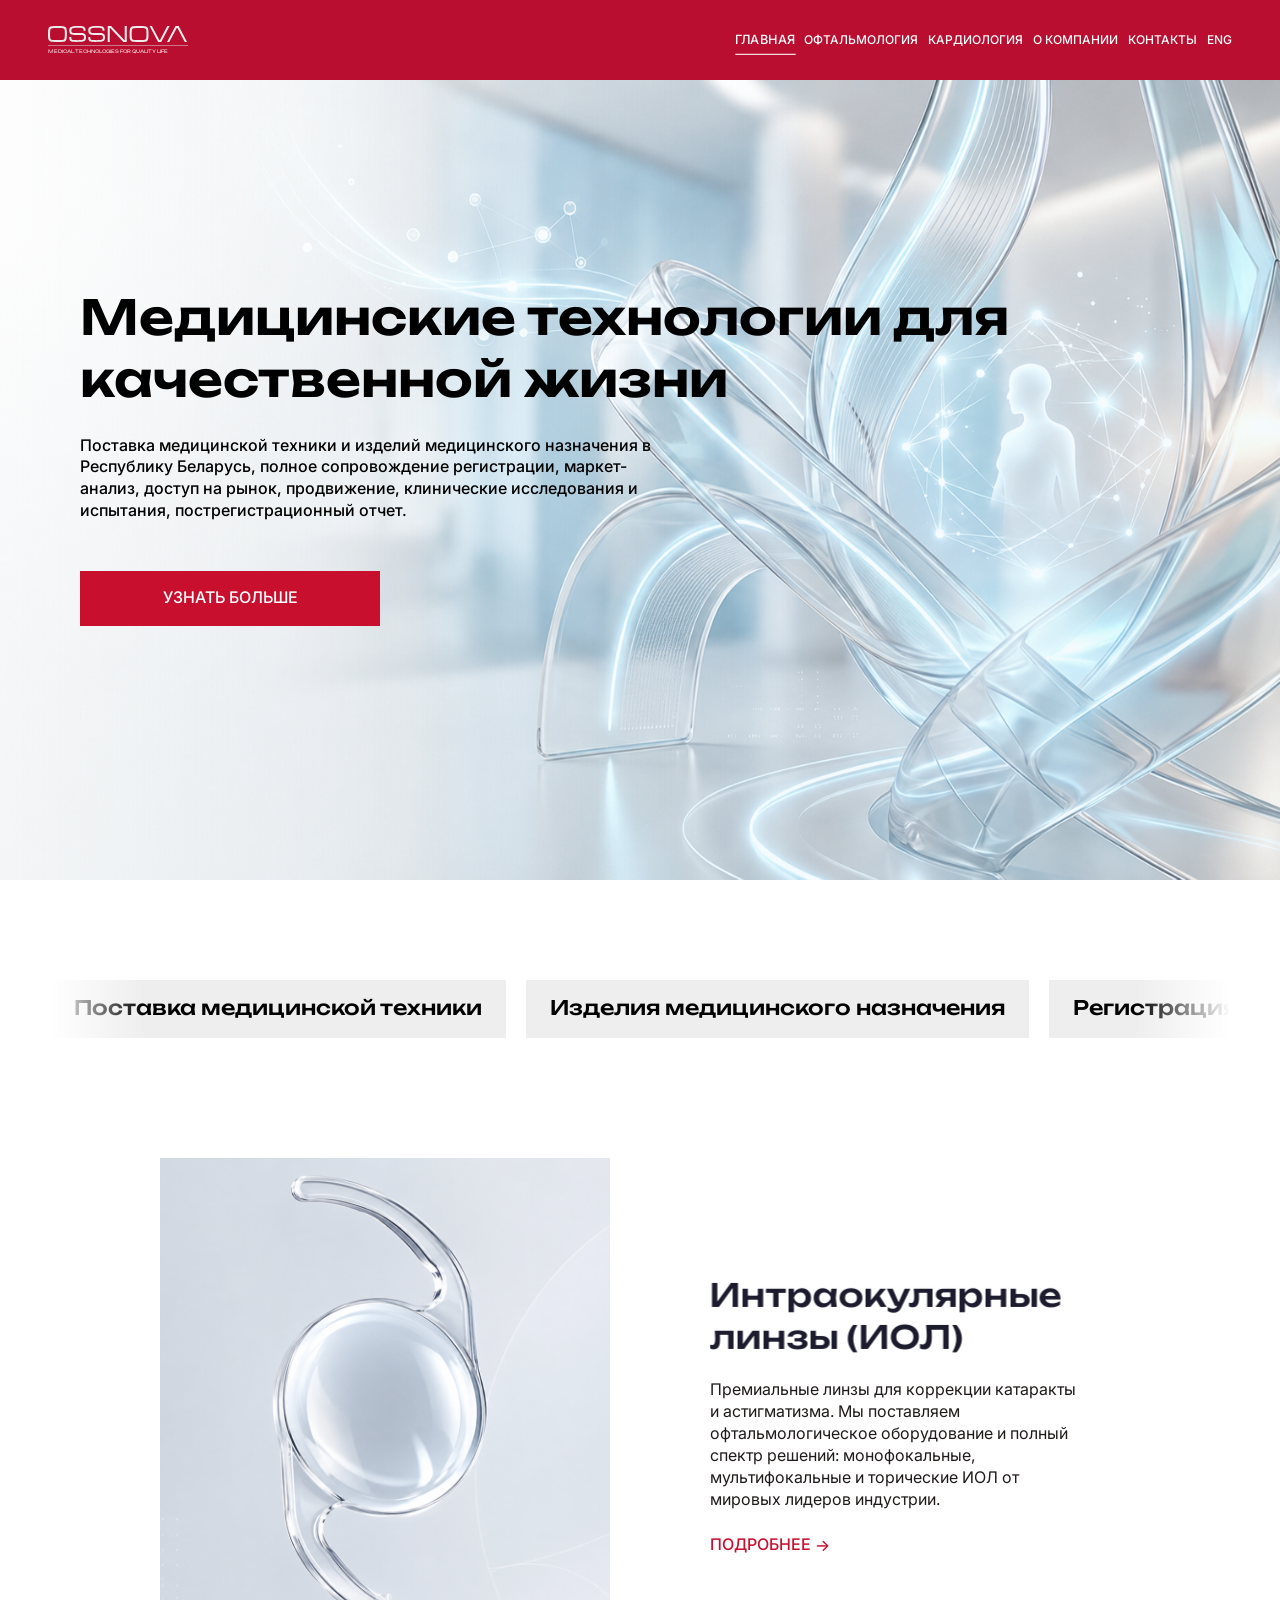
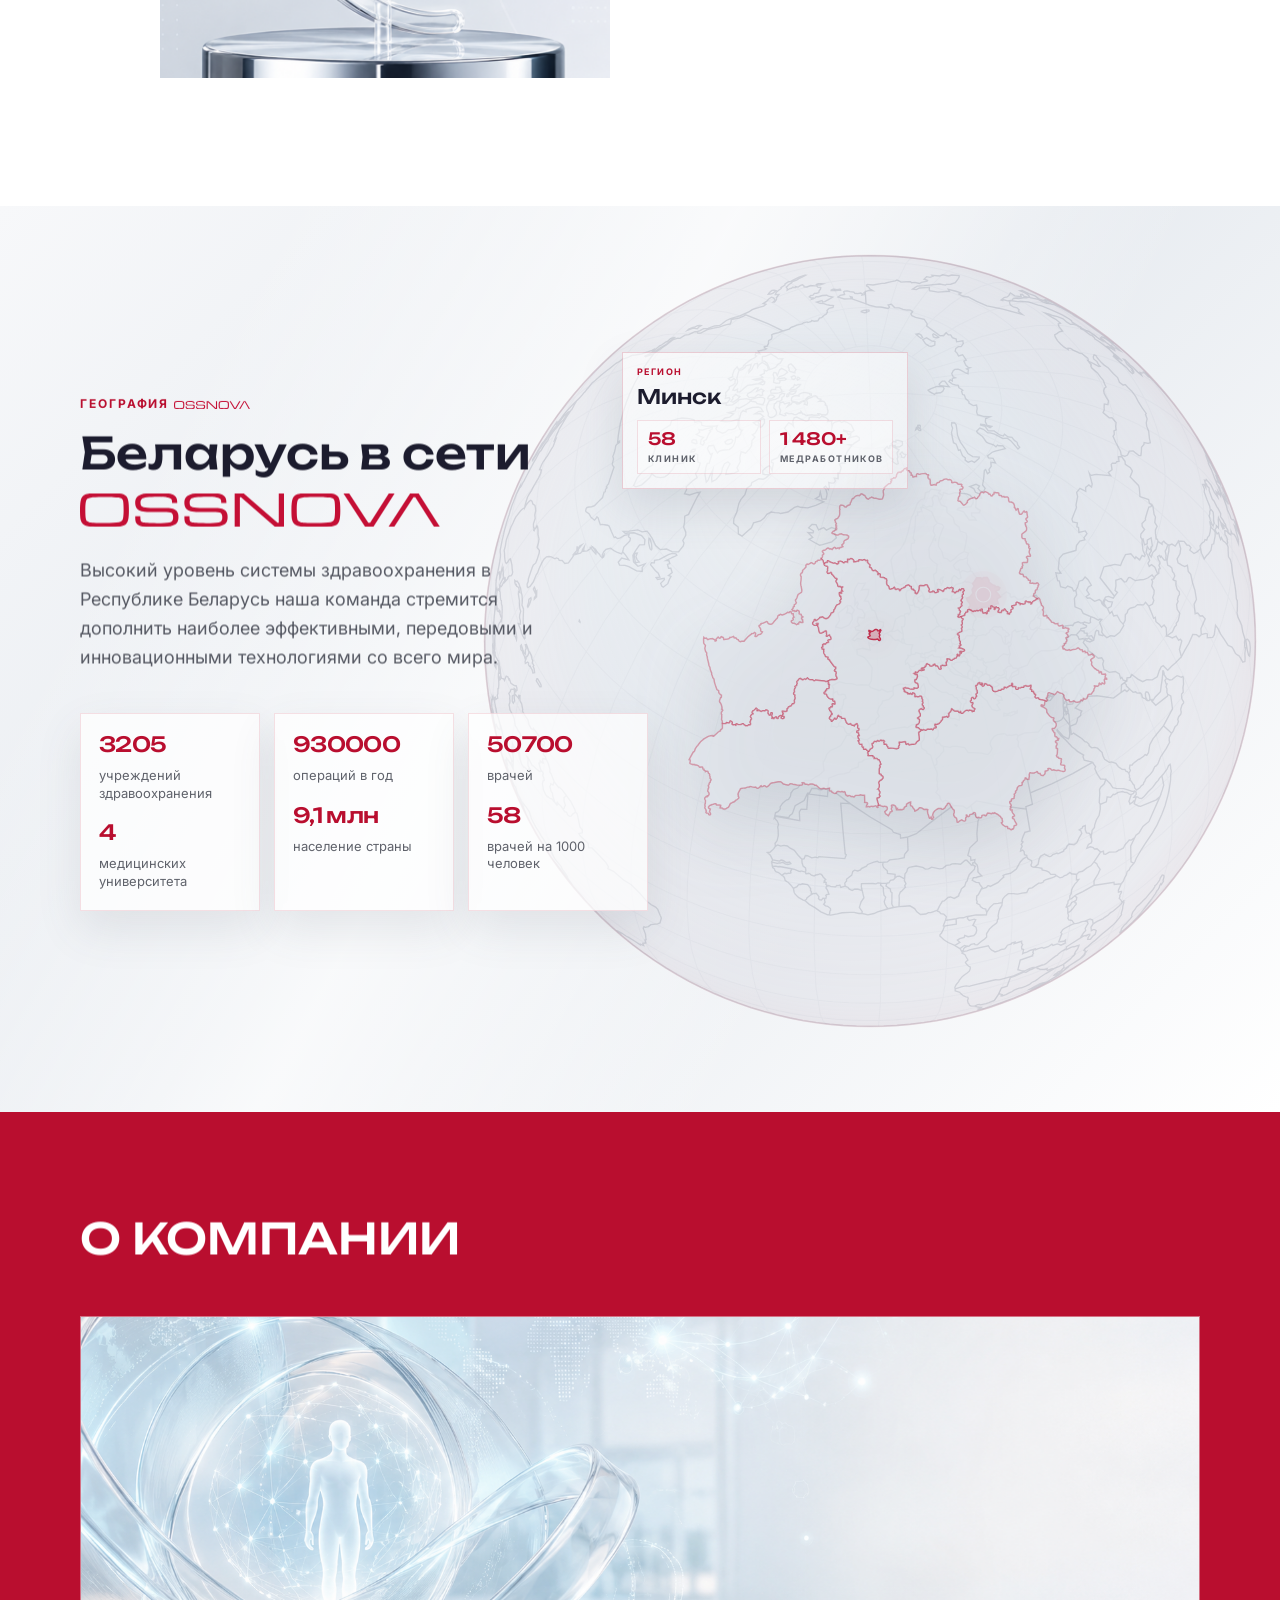
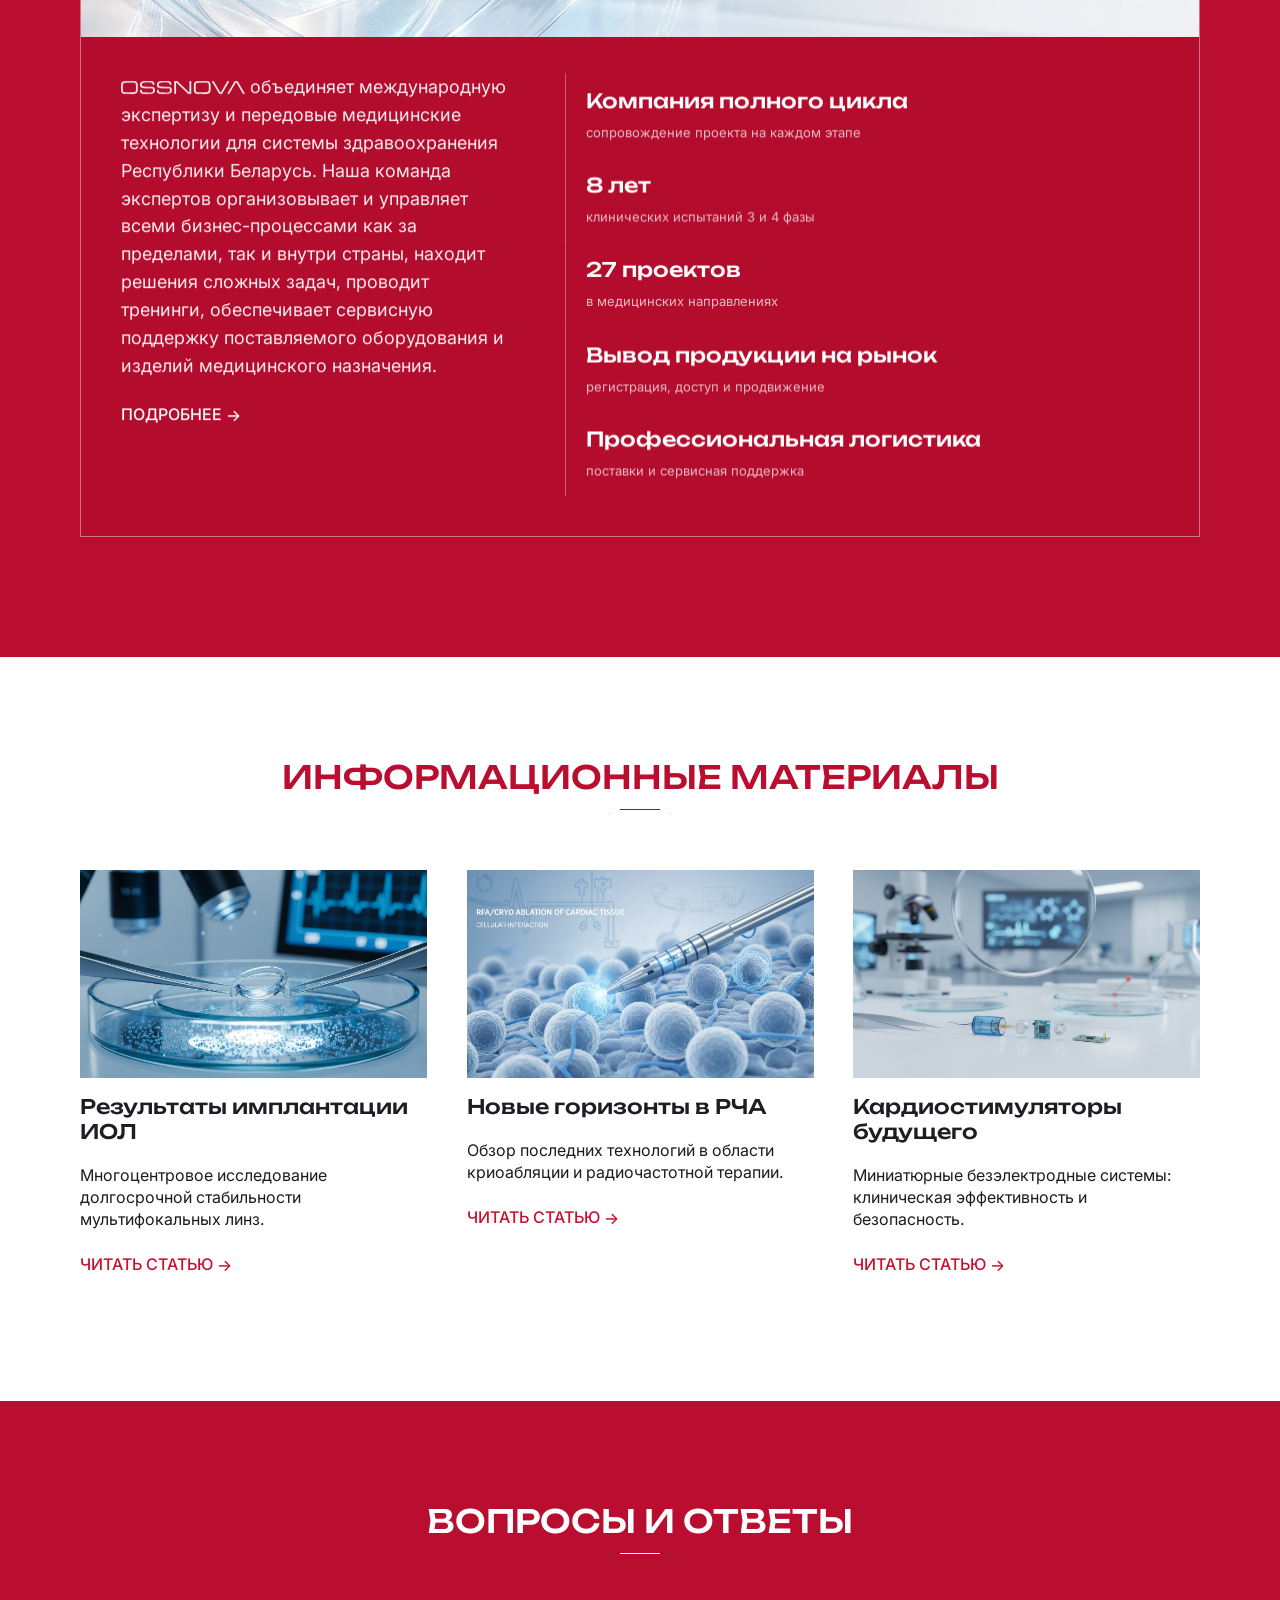
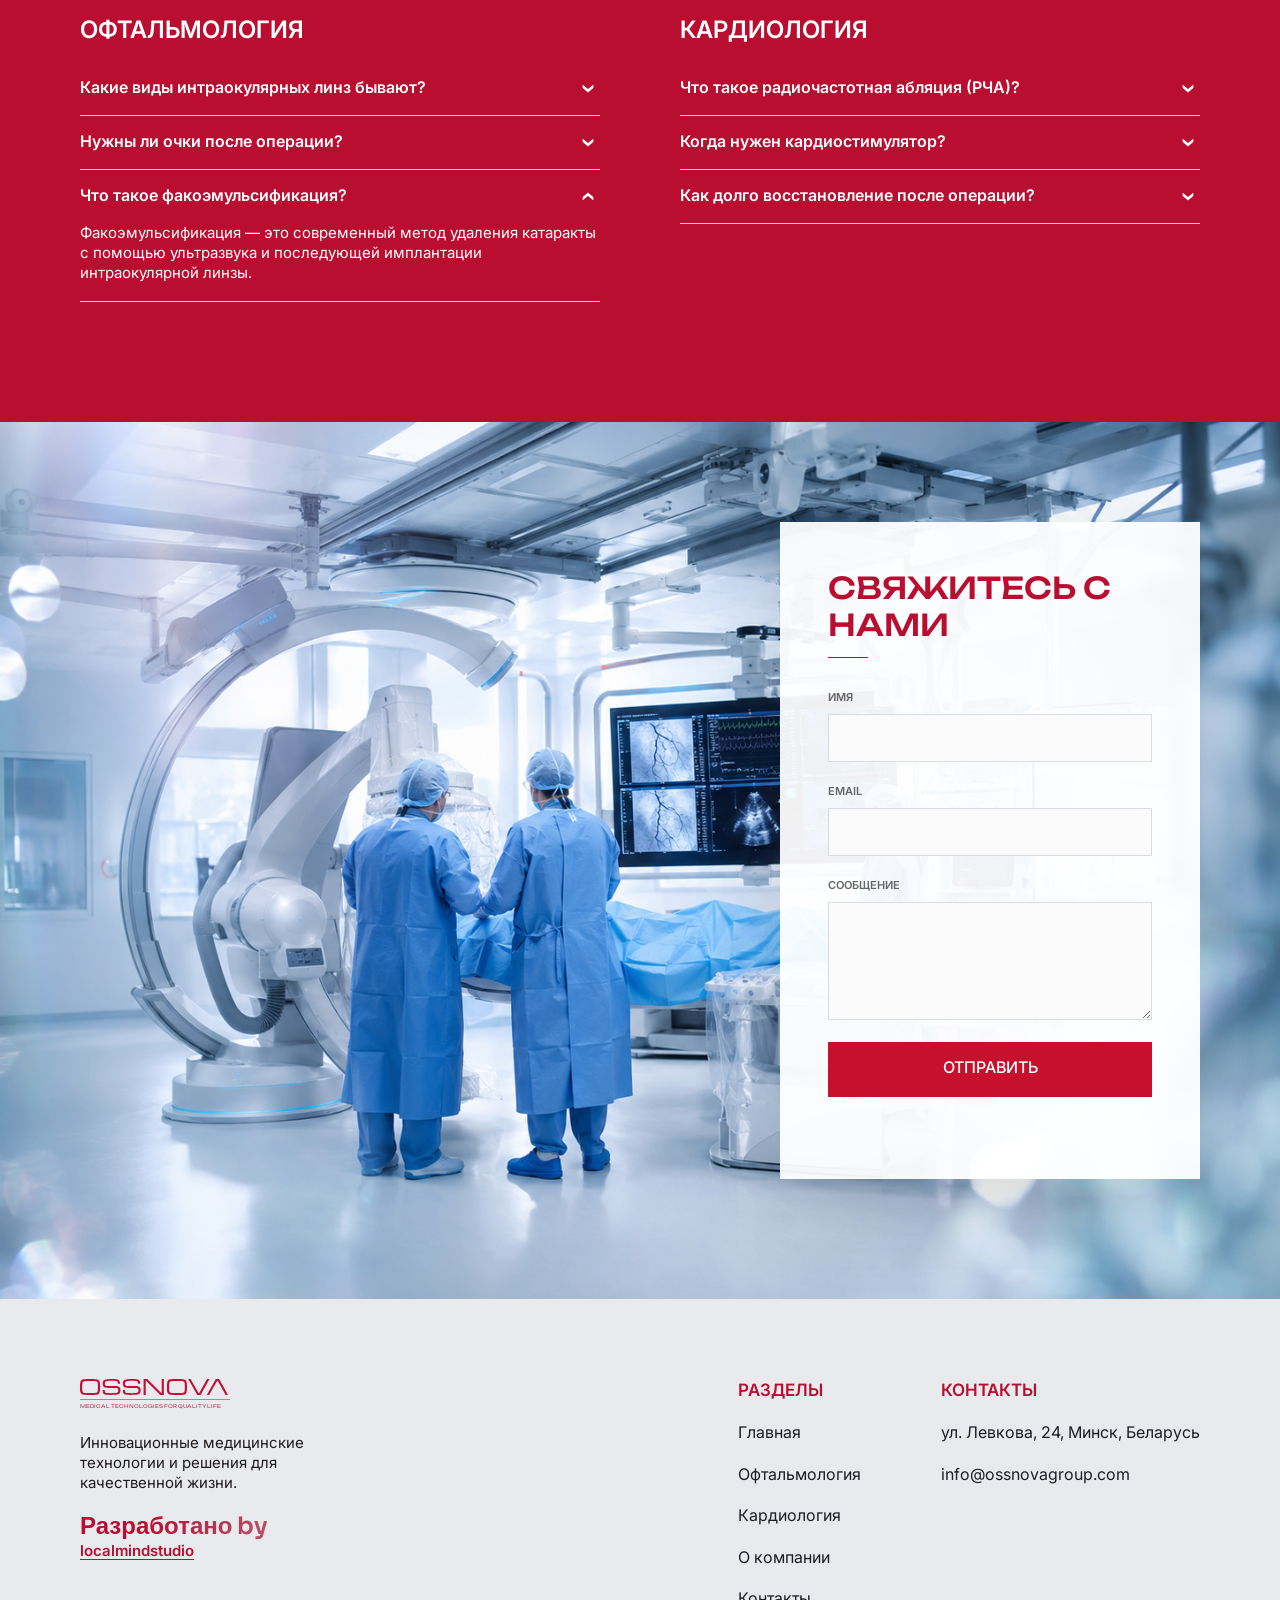
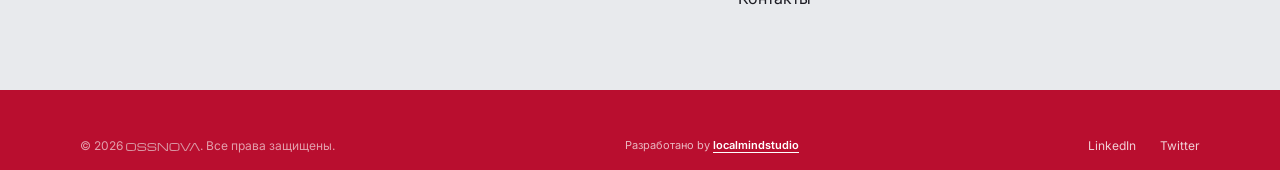
==== commit bcdfac66: "Refine English copy" ====
--- a/index.html
+++ b/index.html
@@ -480,6 +480,6 @@
     <script src="assets/d3.v7.min.js"></script>
     <script src="assets/world-countries.js"></script>
     <script src="assets/belarus-adm1.js"></script>
-    <script src="script.js?v=brand-logo-1"></script>
+    <script src="script.js?v=english-copy-1"></script>
   </body>
 </html>
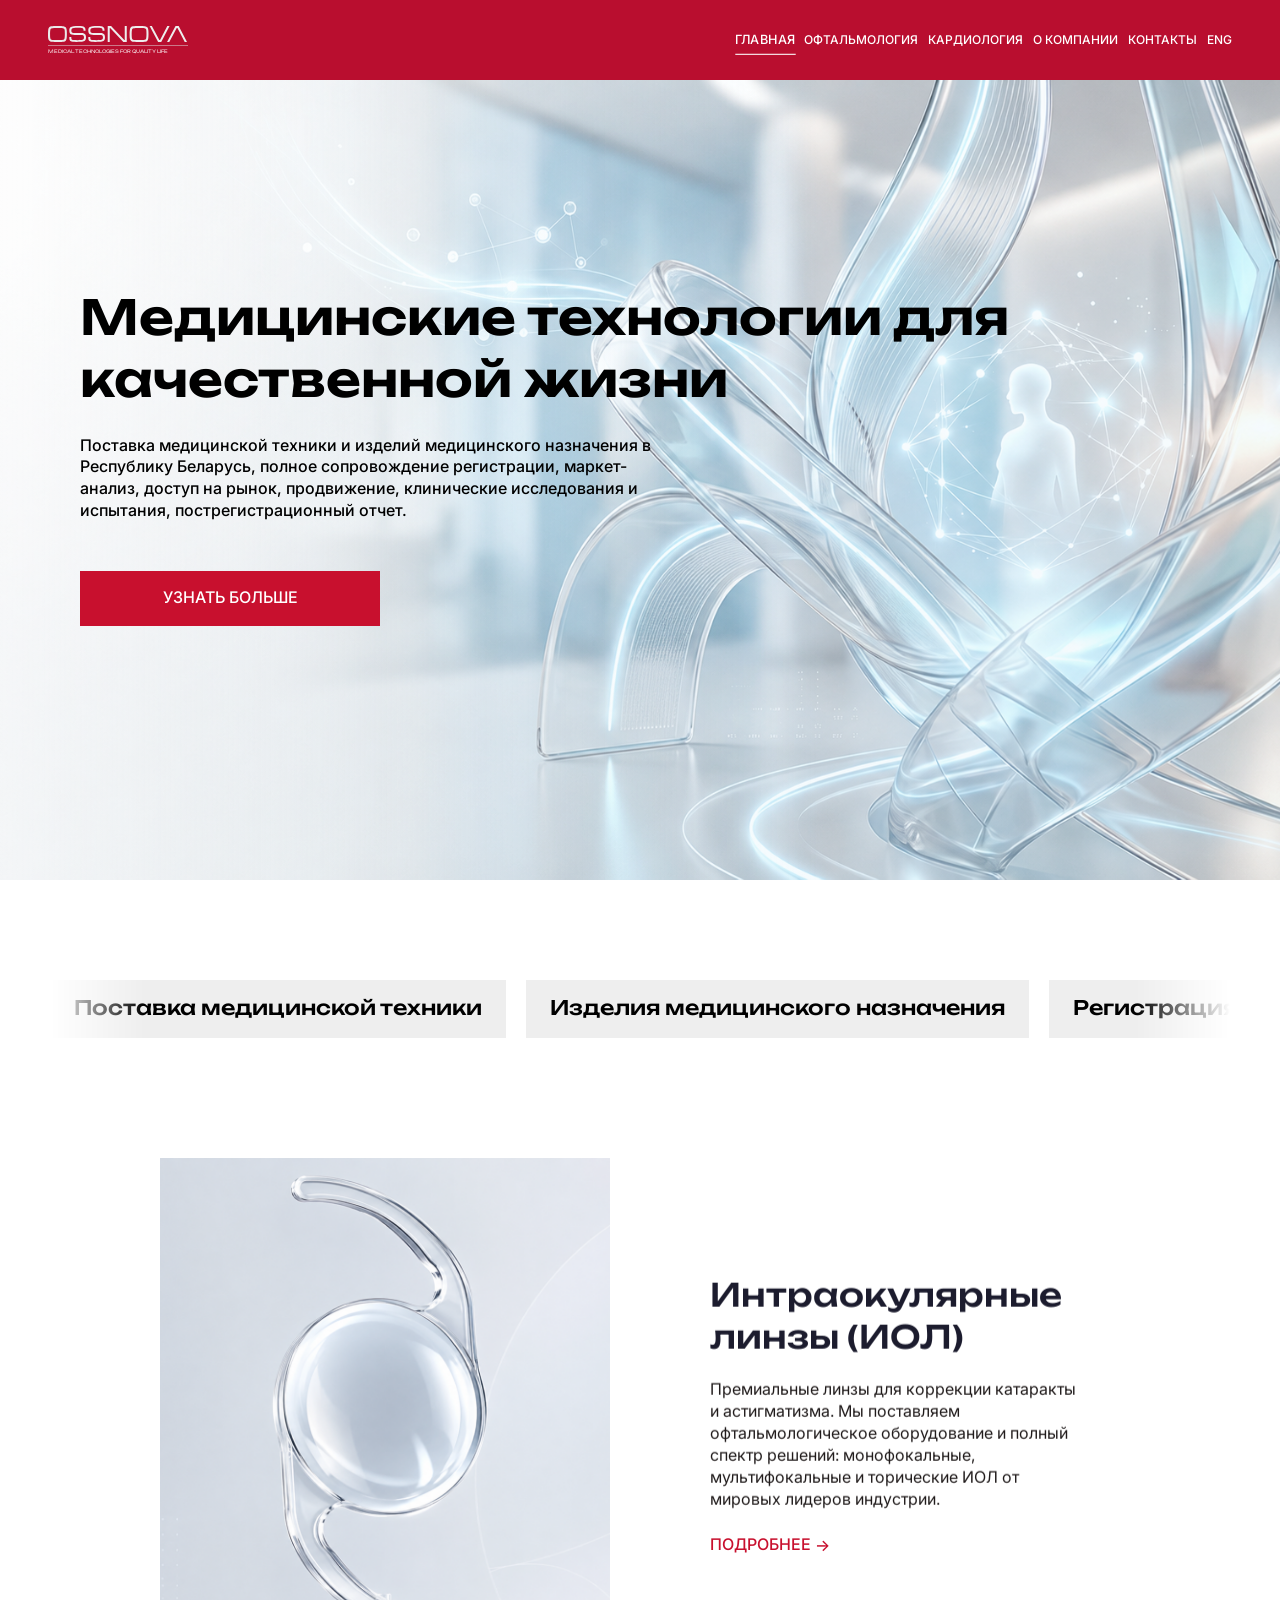
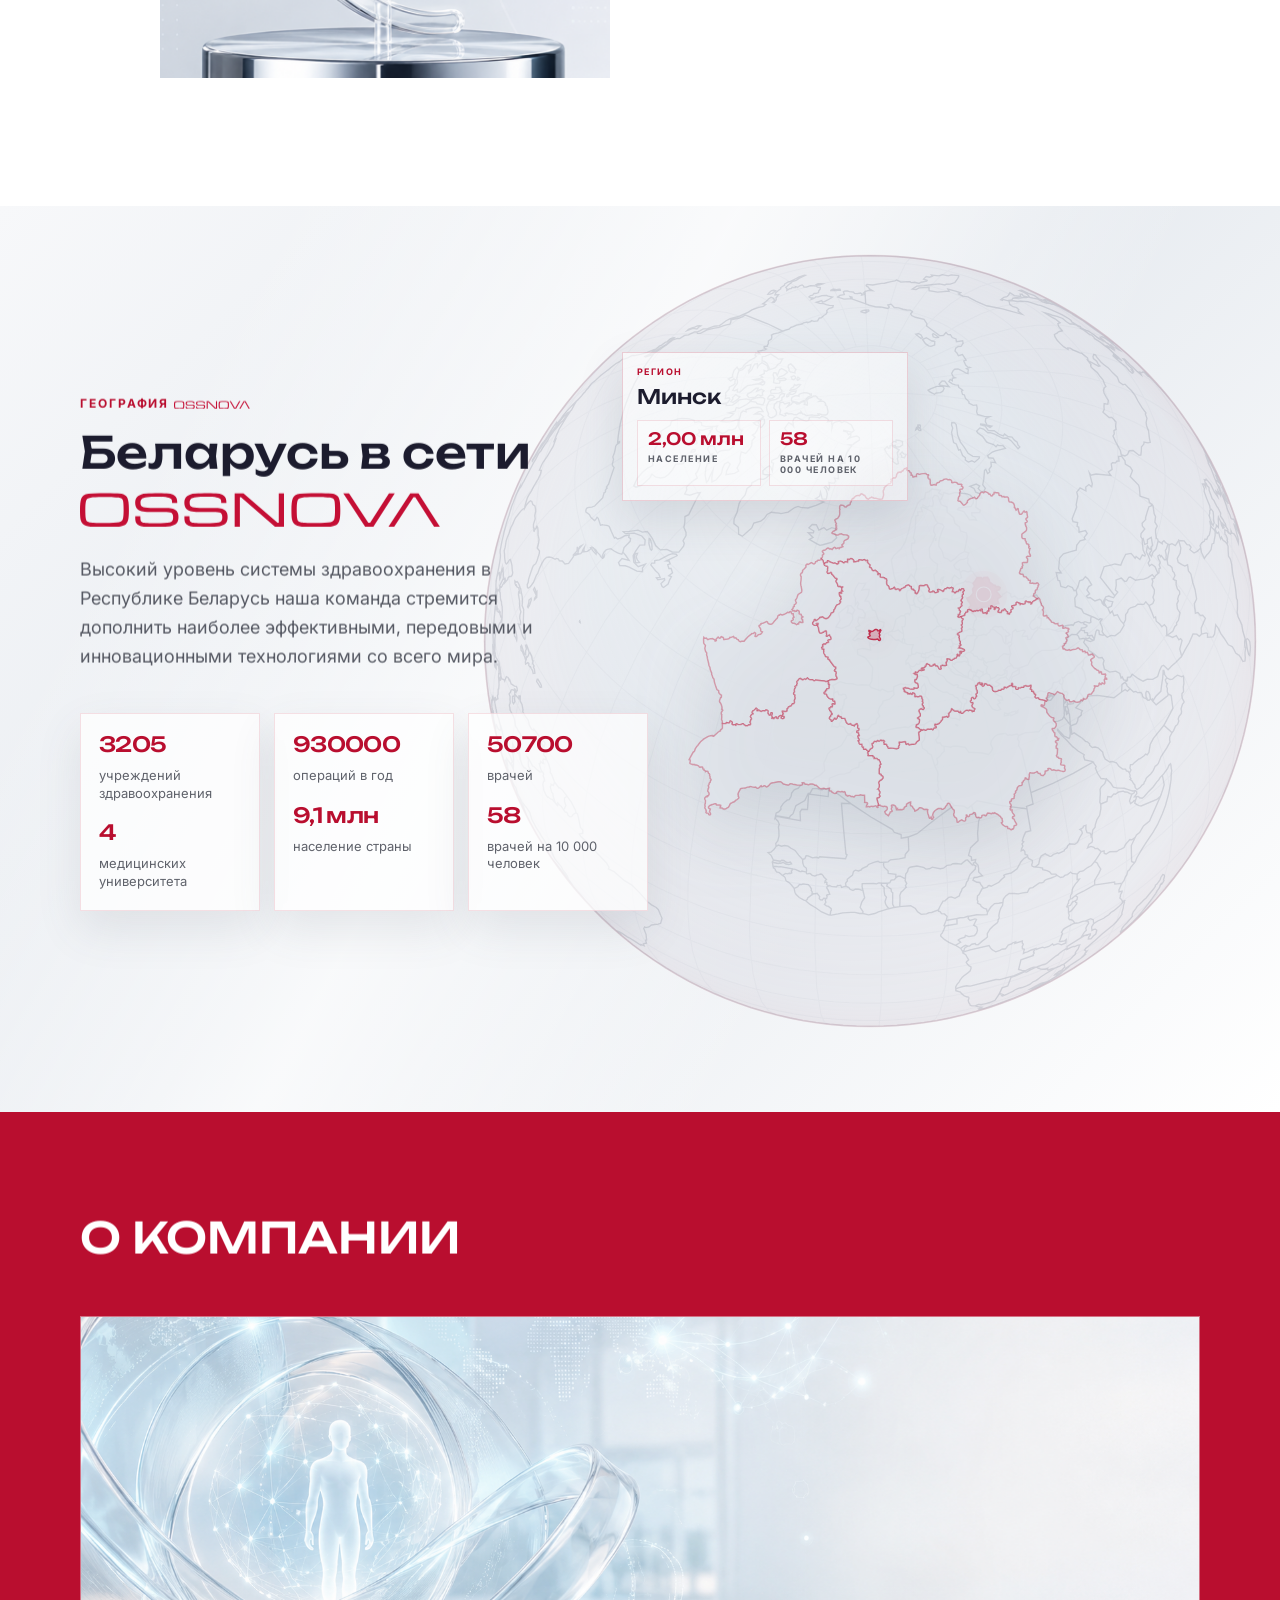
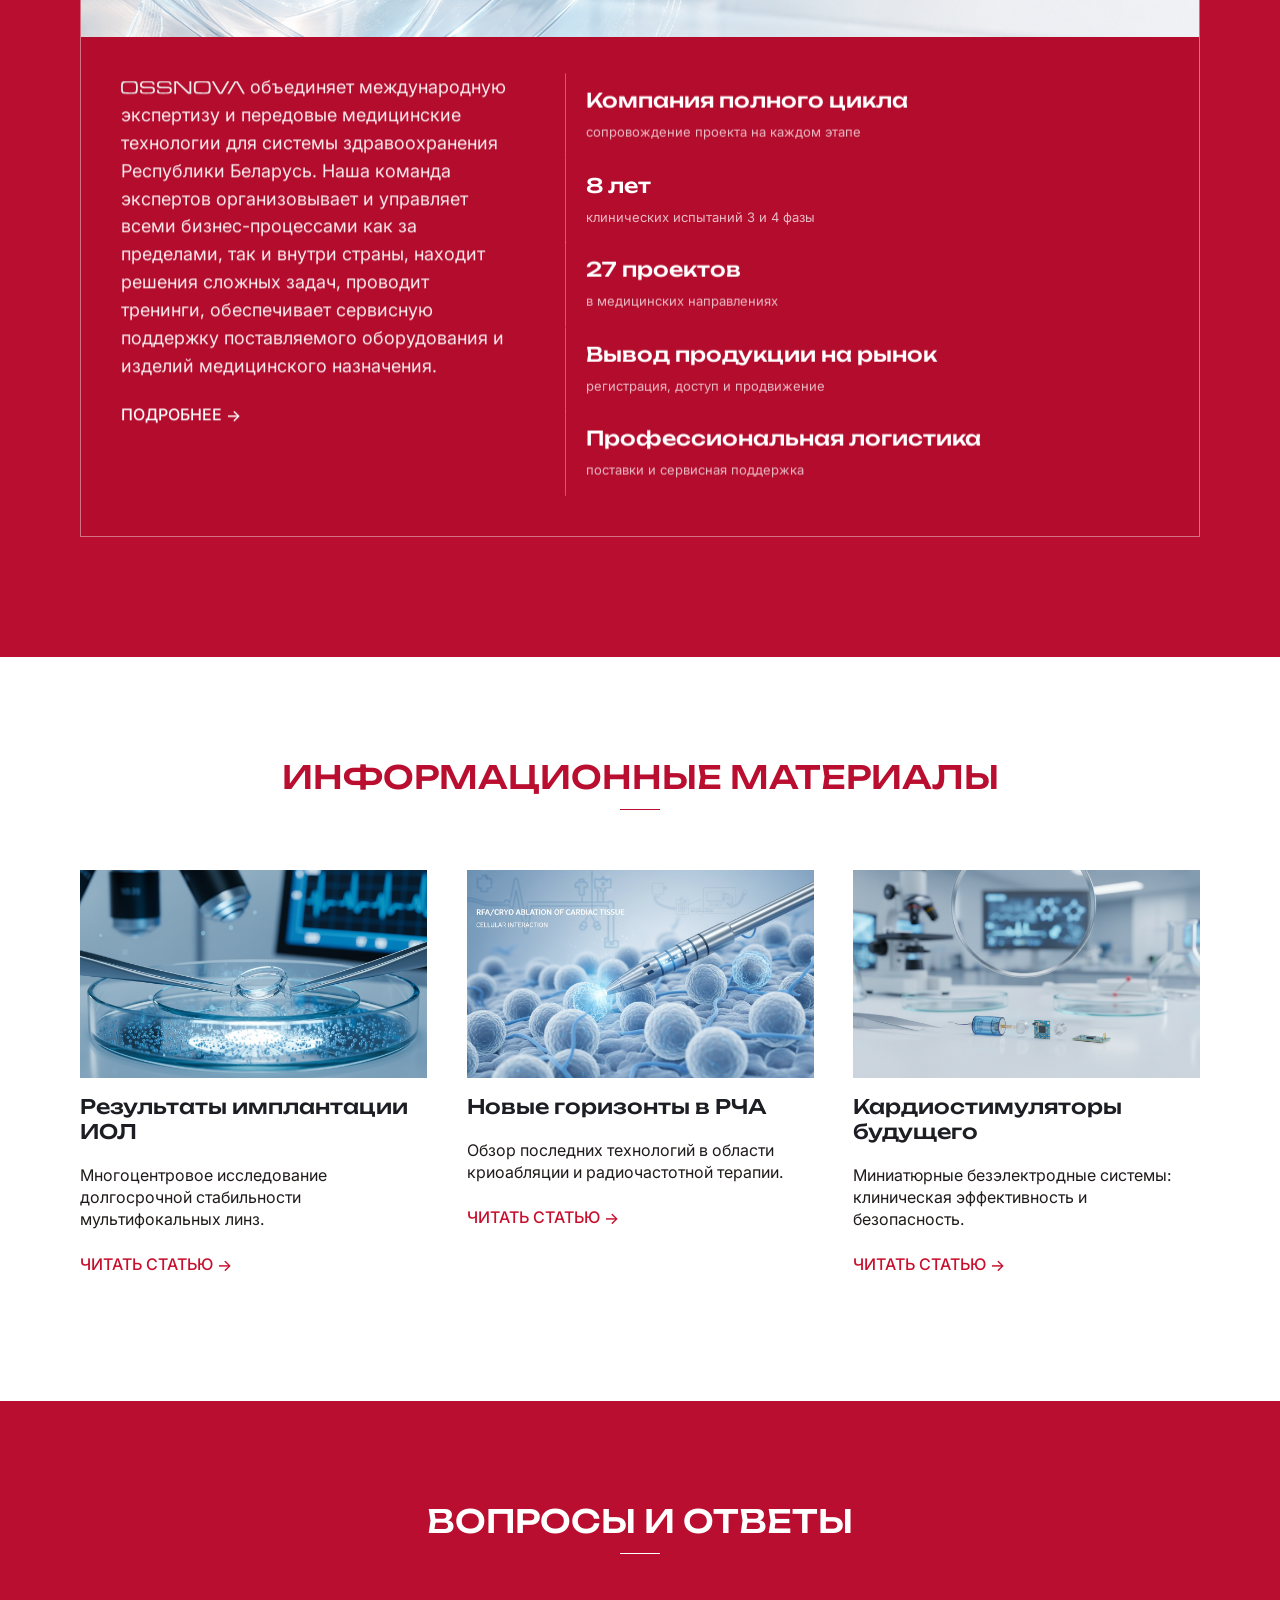
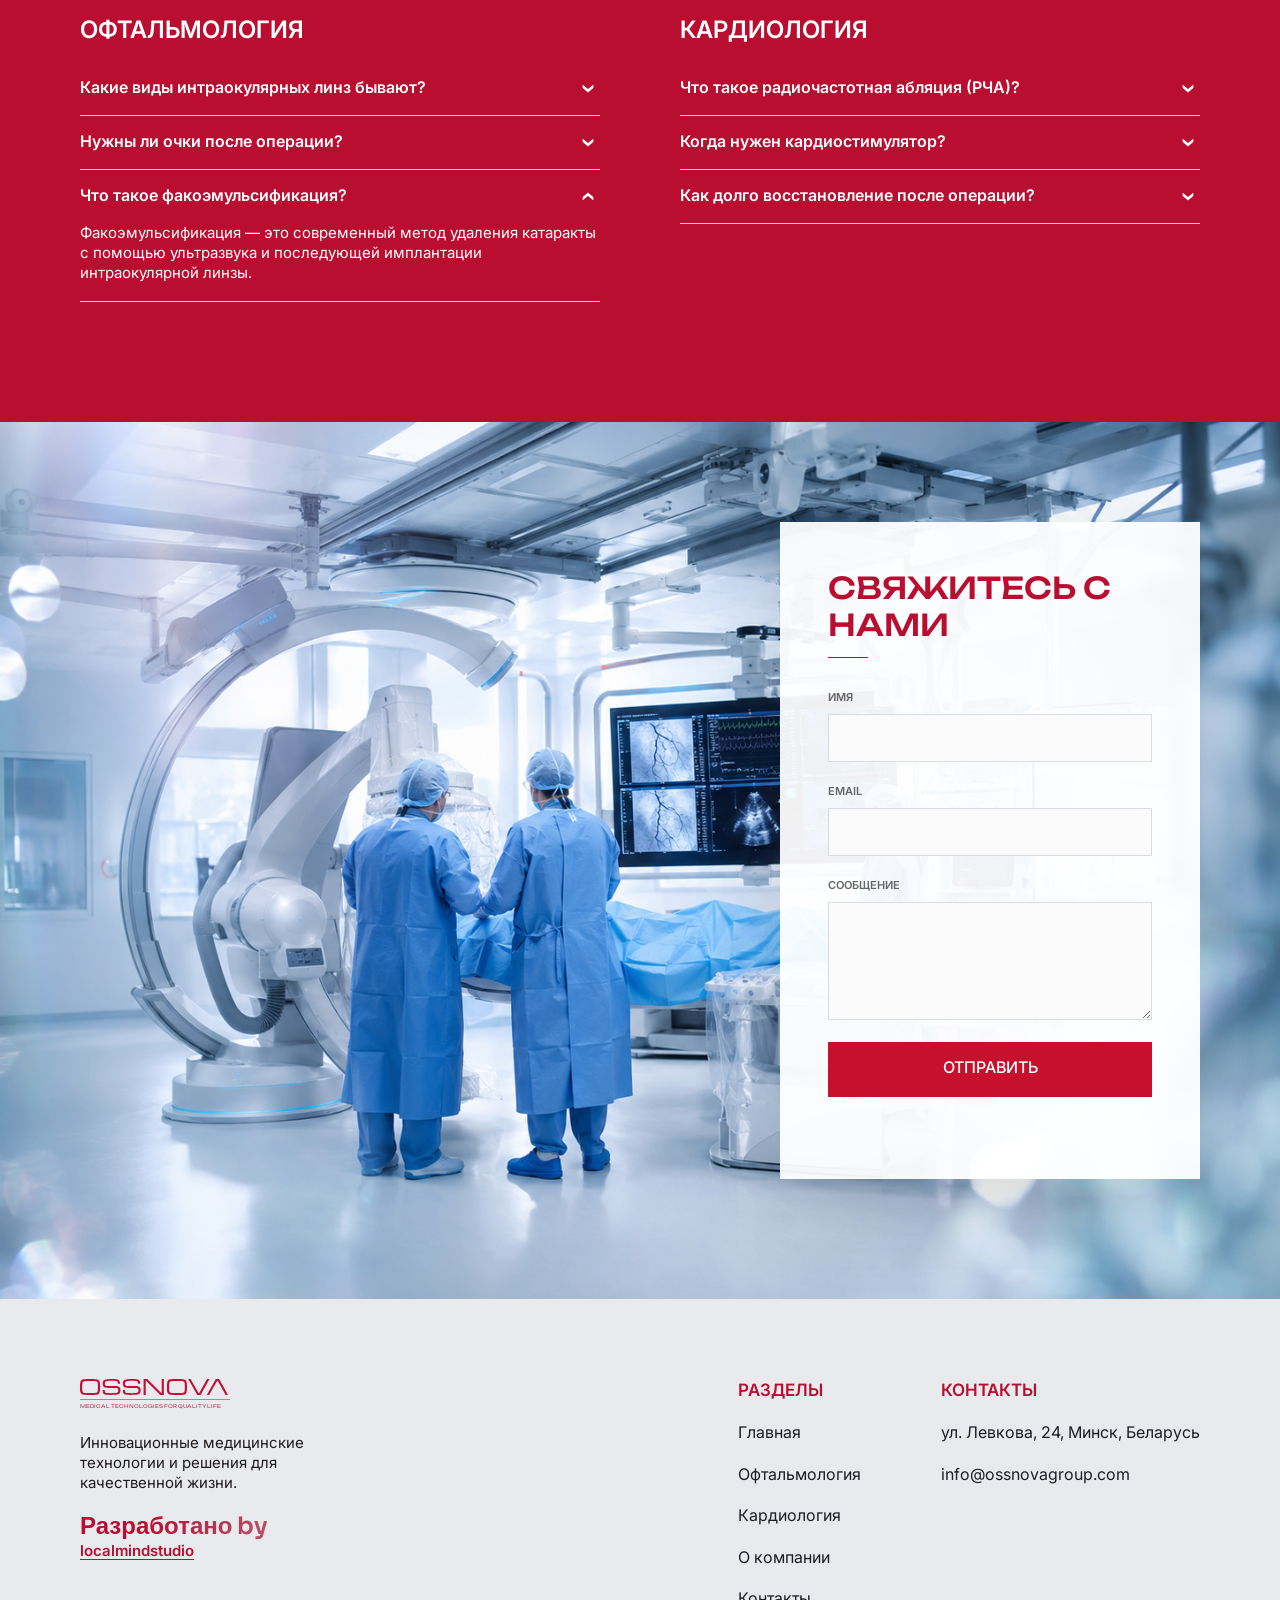
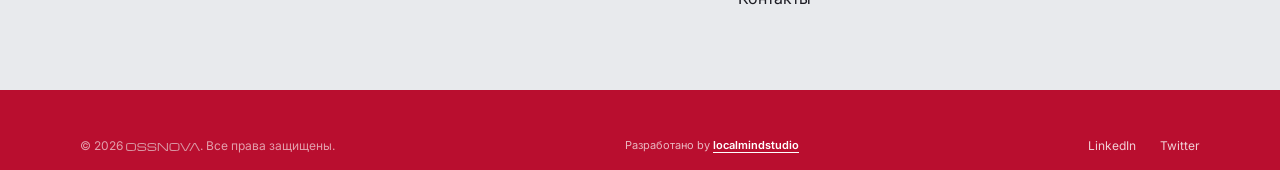
==== commit c2272aa1: "Update Belarus map region statistics" ====
--- a/index.html
+++ b/index.html
@@ -254,7 +254,7 @@
                 <strong data-i18n="home.geography.stats.doctors.value">50700</strong>
                 <span data-i18n="home.geography.stats.doctors.label">врачей</span>
                 <strong data-i18n="home.geography.stats.doctorsPerCapita.value">58</strong>
-                <span data-i18n="home.geography.stats.doctorsPerCapita.label">врачей на 1000 человек</span>
+                <span data-i18n="home.geography.stats.doctorsPerCapita.label">врачей на 10 000 человек</span>
               </div>
             </div>
           </div>
@@ -480,6 +480,6 @@
     <script src="assets/d3.v7.min.js"></script>
     <script src="assets/world-countries.js"></script>
     <script src="assets/belarus-adm1.js"></script>
-    <script src="script.js?v=english-copy-1"></script>
+    <script src="script.js?v=map-region-stats-3"></script>
   </body>
 </html>
